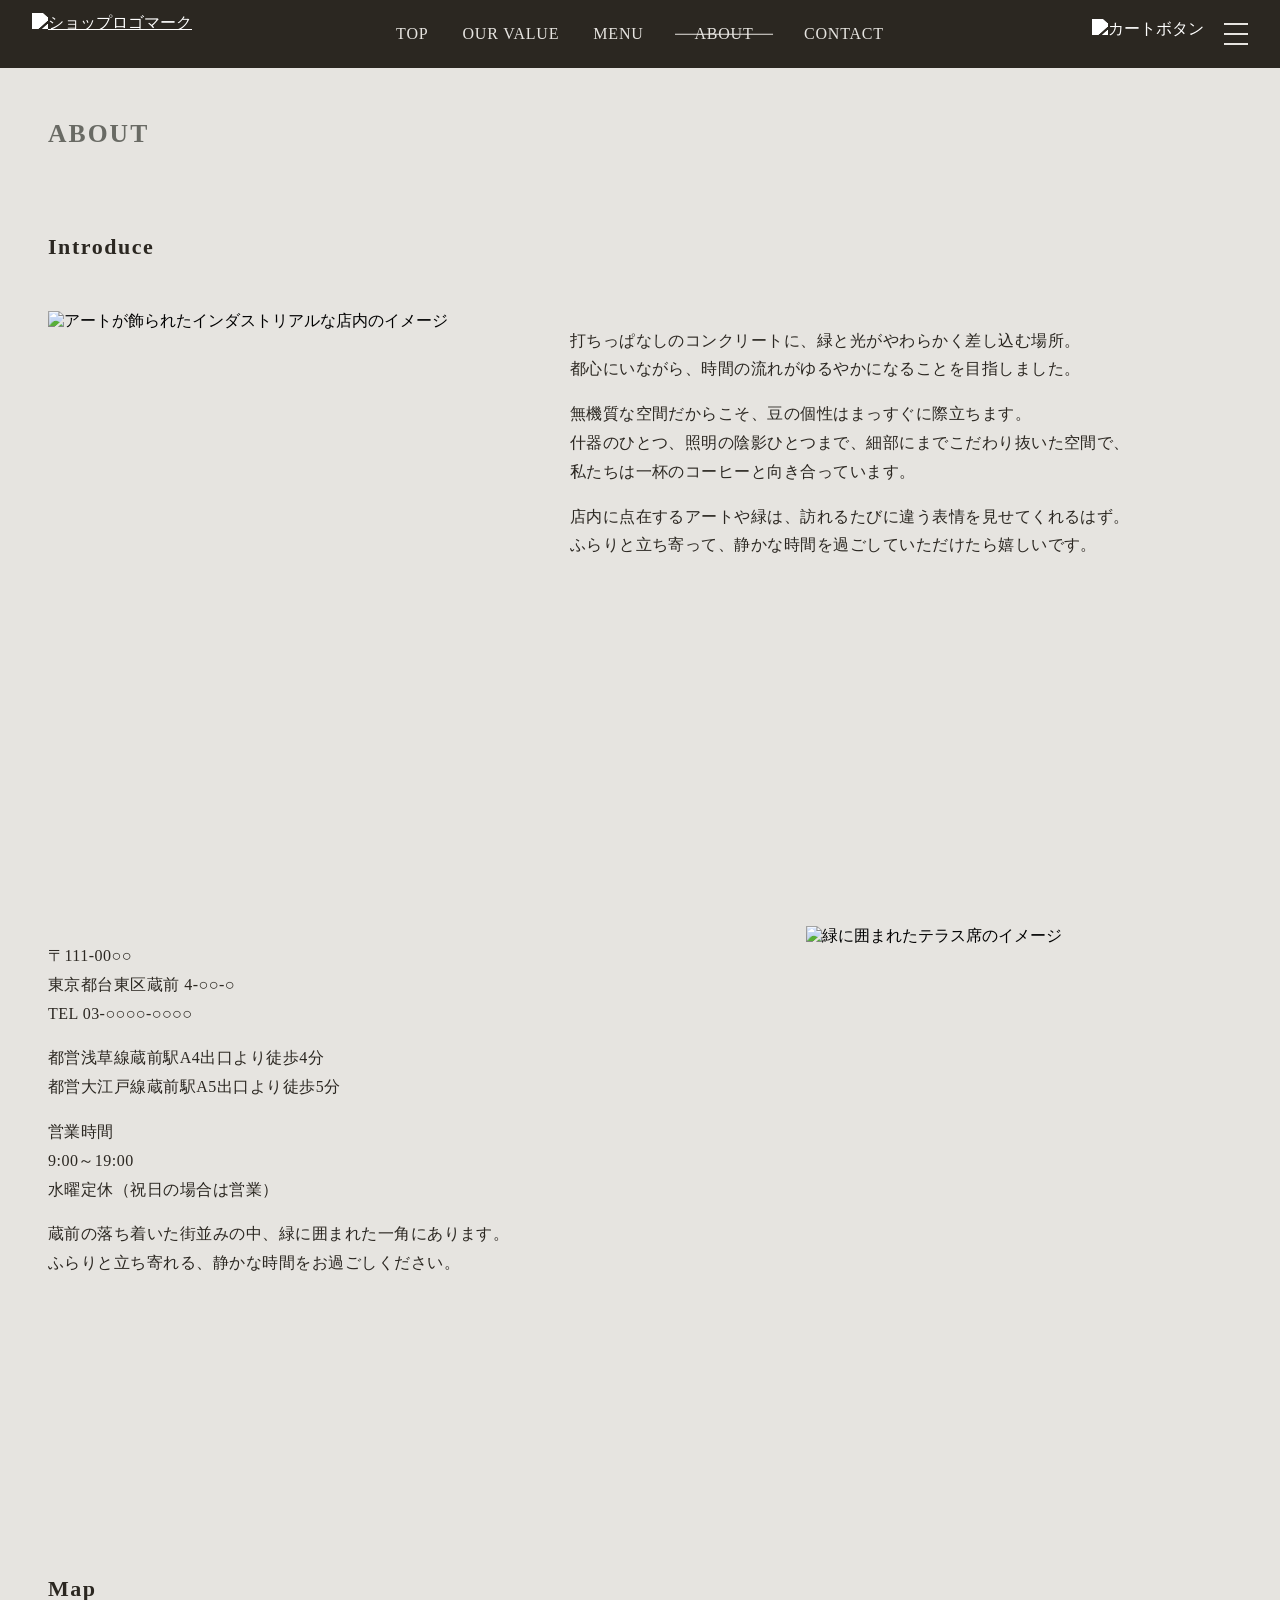
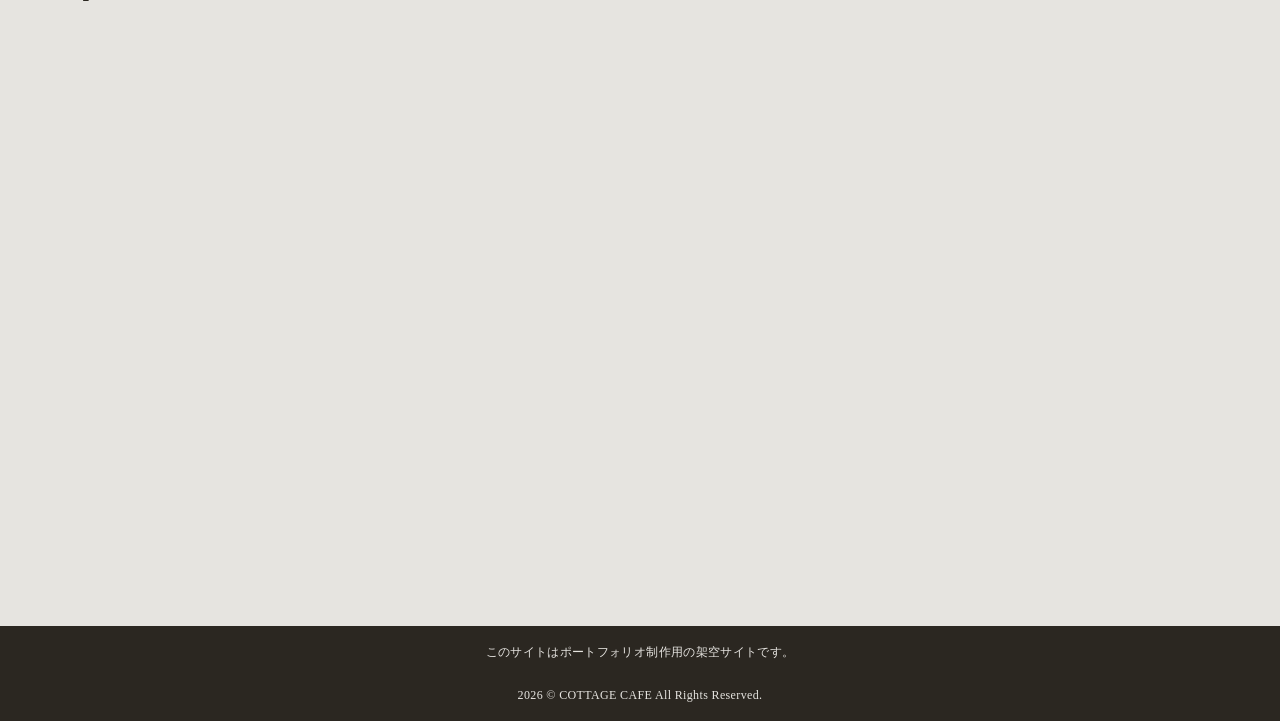
==== about.html @ 25a74d54 "Add files via upload" ====
<!DOCTYPE html><!-- 文書型宣言（DOCTYPE宣言）。HTML5用 -->
<html lang="ja"><!-- headとbodyを格納。使用言語が日本語という定義 -->
	<head><!-- メタデータ（属性情報）を格納する領域 -->
		<meta charset="utf-8"><!-- 文字エンコーディングはUTF-8 -->
		<meta name="description" content="打ちっぱなしのコンクリートに、緑と光がやわらかく差し込む場所。東京都台東区蔵前にあるLOAM ROASTERSの店舗紹介、アクセス、営業時間をご案内します。"><!-- 検索結果に表示されるページの説明文。titleの補足（140文字） -->
		<meta name="viewport" content="width=device-width, initial-scale=1.0"><!-- レスポンシブ対応用。横幅はデバイスの画面幅に合わせ、初期表示の拡大率は等倍。デバイス別のスタイルはCSSで設定 -->
		<meta name="robots" content="noindex, nofollow, noarchive, nosnippet"><!-- 検索エンジンのクローラーへの指示。ページを登録（noindex）せずリンクをたどらない（nofollow）ように、キャッシュを取得せず（noarchive）スニペットを表示しない（nosnippet）ように -->
		<meta property="og:title" content="ABOUT｜LOAM ROASTERS（ロームロースター）"><!-- SNSでシェアされた時のページのタイトル -->
		<meta property="og:description" content="セレクトも、焙煎も、抽出も。一杯にたどり着くまでのすべてに、妥協はない。LOAM ROASTERSは、生産者や環境への配慮とトッププロの技術が息づく、都心のコーヒーロースターカフェです。"><!-- SNSでシェアされた時の説明文 -->
		<meta property="og:url" content="https://sakainao-portfolio.github.io/loam/about.html"><!-- このページのURL -->
		<meta property="og:image" content="image/loam_logo_ogp.png"><!-- SNSでシェアされた時の表示したい画像のURL -->
		<meta property="og:type" content="website"><!-- このページの種類（articleは記事や下層ページ、blogはブログ、websiteはサイトのトップページ -->
		<meta property="og:site_name" content="LOAM ROASTERS（ロームロースター）"><!-- このページが所属するWebサイトの名前 -->
		<link rel="stylesheet" href="css/style.css"><!-- CSS用。typeは不要。デバイス別のスタイルも一元管理が推奨 -->

		<!-- <link rel="icon" href="image/favicon.ico" sizes="32x32">ファビコンのico用。shortcut省略が標準。sizes="any"だとブラウザごとに対応 -->
		<link rel="icon" href="image/favicon.png" type="image/png"><!-- ファビコンのpng用。type="image/png"付けるの推奨。高画質用にsizes=""を複数用意するのも可 -->
		<!-- <link rel="icon" href="image/icon.svg" type="image/svg+xml">ファビコンのsvg用。SVGファイルの使用にはtype="image/svg+xml"が必要 -->
		<link rel="apple-touch-icon" href="image/apple-touch-icon.png"><!-- ファビコンのスマホ・タブレット用。 -->

		<title>ABOUT｜LOAM ROASTERS（ロームロースター）</title><!-- 検索エンジンに把握してもらいたいページの内容や目的を簡潔（30文字）かつ魅力的に説明 -->
	</head>
	
	<body><!-- 文書本体要素 -->
	
		<!-- ヘッダー -->
		<header id="header-top">
		
			<!-- ヘッダーロゴ -->
			<div class="header-logo">
				<a href="index.html"><img src="image/loam_logo_header.png" alt="ショップロゴマーク" class="logo-image"></a>
			</div>
			<!-- ヘッダーロゴここまで -->
			
			<!-- カートアイコン -->
			<div class="header-cart">
				<span class="online-store-btn"><img src="image/loam_icon_shopping.png" alt="カートボタン" class="cart-image"></span>
			</div>
			<!-- カートアイコンここまで -->
			
			<!-- ハンバーガーメニュー -->
			<aside class="hamburger-menu">
				<input type="checkbox" id="menu-btn-check">
				<label for="menu-btn-check" class="menu-btn"><span></span></label>
				<!-- メニュー展開時に全体を覆う暗幕 -->
				<div class="black-overlay"></div>
				<!-- メニュー展開時に全体を覆う暗幕ここまで -->	
				<!-- メニューの内容 -->
				<div class="menu-content">
					<ul>
						<li><a href="index.html">TOP</a></li>
						<li><a href="value.html">OUR VALUE</a></li>
						<li><a href="menu.html">MENU</a></li>
						<li><a href="about.html">ABOUT</a></li>
						<li><a href="contact.html">CONTACT</a></li>
						<li><a data-href="loam-onlinestore.html" class="online-store-btn">ONLINE STORE</a></li>
					</ul>
				</div>
				<!-- メニューの内容ここまで -->
			</aside>
			<!-- ハンバーガーメニューここまで -->
		
		</header>
		<!-- ヘッダーここまで -->
		
		
		
		<!-- コンテナ -->
		<div class="container">
		
			<!-- グローバルナビゲーションメニュー -->
			<nav class="global-nav">
				<ul class="nav-list">
					<li class="nav-item"><a href="index.html">TOP</a></li>
					<li class="nav-item"><a href="value.html">OUR VALUE</a></li>
					<li class="nav-item"><a href="menu.html">MENU</a></li>
					<li class="nav-item active"><a href="about.html">　ABOUT　</a></li>
					<li class="nav-item"><a href="contact.html">CONTACT</a></li>
				</ul>
			</nav>
			<!-- グローバルナビゲーションメニューここまで -->
			
			<!-- マルチカラム -->
			<div class="wrapper">
				<h1>ABOUT</h1>
				
				<!-- メインエリア -->
				<article class="article-about">
					<h2>Introduce</h2>
					<div class="about-container">
						<div class="about-image row-display">
							<img src="image/about-interior.jpeg" alt="アートが飾られたインダストリアルな店内のイメージ" class="about-coffee">
						</div>
						<section class="about-area">
							<p>打ちっぱなしのコンクリートに、緑と光がやわらかく差し込む場所。<span class="pc-span">都心にいながら、時間の流れがゆるやかになることを目指しました。</span></p>
							<p>無機質な空間だからこそ、豆の個性はまっすぐに際立ちます。<span class="pc-span">什器のひとつ、照明の陰影ひとつまで、</span><span class="pc-span">細部にまでこだわり抜いた空間で、</span><span class="pc-span">私たちは一杯のコーヒーと向き合っています。</span></p>
							<p>店内に点在するアートや緑は、<span class="pc-span">訪れるたびに違う表情を見せてくれるはず。</span><span class="pc-span">ふらりと立ち寄って、静かな時間を過ごしていただけたら嬉しいです。</span></p>
						</section>
						<div class="about-image column-display">
							<img src="image/about-interior.jpeg" alt="アートが飾られたインダストリアルな店内のイメージ" class="about-coffee">
						</div>
					</div>
					<div class="about-container">
						<section class="about-area">
							<p>〒111-00○○<br>
							東京都台東区蔵前 4-○○-○<br>
							TEL 03-○○○○-○○○○</p>
							<p>都営浅草線蔵前駅A4出口より徒歩4分<br>
							都営大江戸線蔵前駅A5出口より徒歩5分</p>
							<p>営業時間<br>
							9:00～19:00<br>
							水曜定休（祝日の場合は営業）</p>
							<p>蔵前の落ち着いた街並みの中、緑に囲まれた一角にあります。<span class="pc-span">ふらりと立ち寄れる、静かな時間をお過ごしください。</span></p>
						</section>
						<div class="about-image">
							<img src="image/about-exterior.jpeg" alt="緑に囲まれたテラス席のイメージ" class="about-terrace">
						</div>
					</div>
					<section class="map-area">
						<h2>Map</h2>
						<iframe src="https://www.google.com/maps/embed?pb=!1m18!1m12!1m3!1d3239.9039922395605!2d139.7867848750618!3d35.70398012872515!2m3!1f0!2f0!3f0!3m2!1i1024!2i768!4f13.1!3m3!1m2!1s0x60188eb75cdfab55%3A0xacd77d7b9821b310!2z44CSMTExLTAwNTEg5p2x5Lqs6YO95Y-w5p2x5Yy66JS15YmN77yU5LiB55uu!5e0!3m2!1sja!2sjp!4v1787741154495!5m2!1sja!2sjp" allowfullscreen="" loading="lazy" referrerpolicy="strict-origin-when-cross-origin"></iframe>
					</section>
				</article>
				<!-- メインエリアここまで -->
				
				<!-- ページトップ -->
				<a class="pagetop" href="#header-top">
					<div class="pagetop-arrow"></div>
				</a>
				<!-- ページトップここまで -->
			
			</div>
			<!-- マルチカラムここまで -->
		
		</div>
		<!-- コンテナここまで -->
		
		<!-- フッター -->
		<footer>
			<p class="site-notice">このサイトはポートフォリオ制作用の架空サイトです。</p>
			<p class="copyright">2026 &copy; COTTAGE CAFE All Rights Reserved.</p>
		</footer>
		<!-- フッターここまで -->
	
	</body>
</html>
---- css/style.css ----
@charset "utf-8";/* 文字エンコーディングはUTF-8 */

html {
	scroll-behavior: smooth;/* 自動的なスクロールを瞬時（auto）ではなく円滑に */
	font-size: 100%;/* 標準文字サイズ100%=16px。1remの基準サイズ */
}

/* 配色メモ
#E6E4E0 白いグレー、ベースカラー rgba(230, 228, 224, 0.5)
#2B2721 黒いブラウン、テキストカラー rgba(43, 39, 33, 0.5)
#446E72 グリーン、アクセントカラー rgba(68, 110, 114, 0.5)

00 白のグラデーション
#FFFFFF 白 rgba(255, 255, 255, 0.5)
#BEBAB3 薄いグレー、ベースより濃い rgba(190, 186, 179, 0.5)
#9A9488 黒っぽいグレー rgba(154, 148, 136, 0.5)

01 マテリアルカラー
#8B8B76 暗いベージュ、薄いカーキ rgba(139, 139, 118, 0.5)
#696A64 暗いグレー、黒いカーキ rgba(105, 106, 100, 0.5)

02 アクセントカラーより控えめ
#80AAA7 薄いくすみグリーン rgba(128, 170, 167, 0.5) */

/* サイズメモ
自分のPCの画面サイズ1920px×1200px
標準文字サイズ100%=16px=1rem */

/* 黄金比のメモ */
/* 黄金比は1：1.618
①要素同士の余白、ボタンやカードの内側の余白など
→左右padding：上下padding＝1：1.618
②画像縦横比
→縦：横＝1：1.618 */

/* クラス名の概念
wrapper→全体を包む風呂敷
article→独立したコンテンツ（単体でも意味の通じる記事など）
section→論理的なセクション（章、節、項などテーマの区切り）
コンテナdiv→スタイリング用の箱（汎用的なブロック調整用）
エリア→大まかな領域（header、nav、main、footer、asideなど）
アイテム→具体的なコンテンツ（p、img、buttonなど最小単位） */

/* 全体の設定 */
body {
	background-color: #E6E4E0; /* ベースカラー */
	margin: 0;
	font-family: '游明朝', serif;
}
h1, h2, h3, h4, p {
	color: #2B2721; /* テキストカラー */
}
h1, h2, h3, h4, ul, ol {
	margin: 0; /*  */
	padding: 0;
}

/* フォントサイズの設定 */
/* 基本スタイル（スマホ）本文16pxに対して見出し1.5倍のジャンプ率 */
h1 {
	font-size: clamp(1.5rem, 6.67vw, 1.625rem);/* 最小1.5×16px＝24px～推奨値ビューポート幅の6.67%～最大1.625×16px＝26pxの範囲で変化、6.67vw＝25px÷375px×100 */
	letter-spacing: 0.03em;
	line-height: 1.4;
}
h2 {
	font-size: clamp(1.25rem, 5.6vw, 1.375rem);/* 最小1.25×16px＝20px～推奨値ビューポート幅の5.6%～最大1.375×16px＝22pxの範囲で変化、5.6vw＝21px÷375px×100 */
	letter-spacing: 0.03em;
	line-height: 1.4;
}
h3 {
	font-size: clamp(1rem, 4.8vw, 1.125rem);/* 最小1×16px＝16px～推奨値ビューポート幅の4.8%～最大1.125×16px＝18pxの範囲で変化、4.8vw＝18px÷375px×100 */
	letter-spacing: 0.03em;
	line-height: 1.4;
}
h4 {
	letter-spacing: 0.03em;
	line-height: 1.4;
}
p {
	font-size: clamp(0.875rem, 4.267vw, 1rem);/* 最小0.875×16px＝14px～推奨値ビューポート幅の4.267%～最大1×16px＝16pxの範囲で変化、4.267vw＝16px÷375px×100 */
	letter-spacing: 0.03em;
	line-height: 1.8;
}
/* タブレット（768px以上）本文16pxに対して見出し1.75倍のジャンプ率 */
@media screen and (min-width: 768px) {
	h1 {
		font-size: clamp(1.75rem, 3.906vw, 2rem);/* 最小1.75×16px＝28px～推奨値ビューポート幅の3.906%～最大2×16px＝32pxの範囲で変化、3.906vw＝30px÷768px×100 */
		letter-spacing: 0.05em;
	}
	h2 {
		font-size: clamp(1.5rem, 3.255vw, 1.625rem);/* 最小1.5×16px＝24px～推奨値ビューポート幅の3.255%～最大1.625×16px＝26pxの範囲で変化、3.255vw＝25px÷768px×100 */
		letter-spacing: 0.05em;
	}
	h3 {
		font-size: clamp(1.125rem, 2.474vw, 1.25rem);/* 最小1.125×16px＝18px～推奨値ビューポート幅の2.474%～最大1.25×16px＝20pxの範囲で変化、2.474vw＝19px÷768px×100 */
		letter-spacing: 0.05em;
	}
	h4 {
		letter-spacing: 0.05em;
	}
}
/* PC（1025px以上）本文16pxに対して見出し2倍のジャンプ率 */
@media screen and (min-width: 1025px) {
	h1 {
		font-size: clamp(1.375rem, 2.146vw, 1.6rem);/* 最小1.375×16px＝22px～推奨値ビューポート幅の2.146%～最大1.6×16px＝25.6pxの範囲で変化、2.146vw＝22px÷1025px×100 */
		letter-spacing: 0.08em;
	}
	h2 {
		font-size: clamp(1.25rem, 1.951vw, 1.375rem);/* 最小1.25×16px＝20px～推奨値ビューポート幅の1.951%～最大1.375×16px＝22pxの範囲で変化、1.951vw＝20px÷1025px×100 */
		letter-spacing: 0.07em;
	}
	h3 {
		font-size: clamp(1.125rem, 1.756vw, 1.25rem);/* 最小1.125×16px＝18px～推奨値ビューポート幅の1.756%～最大1.25×16px＝20pxの範囲で変化、1.756vw＝18px÷1025px×100 */
		letter-spacing: 0.06em;
	}
}

/* 改行の設定 */
span {
	display: inline-block;/* レスポンシブ対応用。spanで囲った部分が画面幅いっぱいになったら自動で改行 */
}

.pc-span {
	display: inline;/* デフォルト値。PC幅でinline-block、spanで囲った部分が画面幅いっぱいになったら自動で改行 */
}
/* タブレット（768px以上） */
@media screen and (min-width: 768px) {
/* PC（1025px以上）
@media screen and (min-width: 1025px) { */
	.pc-span {
		display: inline-block;/* レスポンシブ対応用。SP幅はinline。spanで囲った部分が画面幅いっぱいになったら自動で改行 */
	}
}

/* リンク */
/* a {
	text-decoration: none;
} */

/* ヘッダー */
header {
	margin: 0;
	padding: 0;
	position: relative;
	width: 100%;
	background-color: #2B2721; /* テキストカラー */
}

/* ヒーロービジュアル */
.hero-visual {
	position: relative;
	margin: 0;
	width: 100%;
	height: 70vh;
	overflow: hidden;
}
/* 半透明のオーバーレイ */
.hero-visual::after {
	content: '';
	position: absolute;
	top: 0;
	left: 0;
	z-index: 3;
	width: 100%;
	height: 100%;
	background-color: rgba(139, 139, 118, 0.25);/* rgb#8B8B76暗いベージュ、薄いカーキ、a不透明度25% */
}
.hv-image {
	position: absolute;
	margin: 0;
	width: 100%;
	height: 100%;
	object-fit: cover;
	object-position: center;
}

/* ヒーローロゴ */
.header-logo-big {/* ヒーロービジュアルの大きいロゴ */
	margin: 0;
	padding: 0;
	position: absolute;/* sticky;fixed */
	top: 50%;
	left: 50%;
	transform: translate(-50%, -50%);
	z-index: 4;
	filter: drop-shadow(0px 0px 4px #2B2721); /* テキストカラー、形状に沿った影 */
}
.logo-image-big {
	width: 60vw;
	object-fit: contain;
	/* mix-blend-mode: difference; */
	filter: brightness(0) invert(1);/* 明るさ0反転100% */
	/* isolation: isolate; */
}
/* タブレット（768px以上） */
@media screen and (min-width: 768px) {
	.logo-image-big {
		width: 40vw;
	}
}
/* PC（1025px以上） */
@media screen and (min-width: 1025px) {
	.logo-image-big {
		width: 20vw;
	}
}

.header-logo {/* TOP以外の共通ヘッダーロゴ */
	margin: 0;
	padding: 0;
	position: fixed;/* sticky */
	top: clamp(0.719rem, 1.268vw, 0.813rem);/* 11.5～13px、1.268vw＝13px÷1025px×100 */
	left: clamp(1.25rem, 4vw, 2rem);/* 20～32px、4vw＝30.72px÷768px×100 */
	z-index: 9997;
}
.logo-image {
	/* width: 60px;
	height: 53px; */
	height: clamp(2.313rem, 4.098vw, 2.625rem);/* 37～42px、4.098vw＝42px÷1025px×100 */
	object-fit: contain;
	/* mix-blend-mode: difference; */
	filter: brightness(0) invert(1);/* 明るさ0反転100% */
	/* isolation: isolate; */
}

/* カートアイコン */
.header-cart {
	margin: 0;
	padding: 0;
	position: fixed;
	/* top: 14px;
	right: 65px; */
	top: clamp(0.923rem, 1.834vw, 1.175rem);/* 14.799～18.799px、1.834vw＝18.799px÷1025px×100 */
	right: clamp(3.738rem, 9.47vw, 4.738rem);/* 24px+1.008px+20～32px+14.799～18.799px、9.47vw＝72.728px÷768px×100 */
	z-index: 9996;
}
.cart-image {
	/* width: 60px; */
	height: 1.9rem;/* 30.402px */
	/* グロナビバーの高さ60～68pxに対してアイコンの高さは30.402px、ということは上下の余白は14.799～18.799pxずつ、左右はスマホ～PCまでの左右の最低限の余白 */
	object-fit: contain;
	/* mix-blend-mode: exclusion;
	opacity: 90%; */
	filter: brightness(0) invert(1);/* 明るさ0反転100% */
	/* isolation: isolate; */
}

/* カートアイコン・オンラインストアリンク */
.online-store-btn {
	position: relative;
	cursor: pointer;
}
.online-store-btn::after {
	content: "リンク先未実装のデザインカンプです";
	position: absolute;
	bottom: -1.5em;
	right: 0;
	font-size: 0.7em;
	color: #2B2721; /* テキストカラー */
	background-color: #E6E4E0; /* ベースカラー */
	opacity: 0;
	transition: opacity 0.2s;
	pointer-events: none;
	white-space: nowrap;
}
.online-store-btn:hover::after {
	opacity: 1;
}

/* ハンバーガーメニュー */
/* .hamburger-menu {
} */
.menu-btn {
	position: fixed;
	/* top: 4px;
	right: 15px; */
	top: clamp(1.094rem, 2.098vw, 1.344rem);/* 17.5～21.5px、2.098vw＝21.5px÷1025px×100 */
	right: clamp(1.25rem, 4vw, 2rem);/* 20～32px、4vw＝30.72px÷768px×100 */
	display: flex;
	width: 1.563rem;/* 24px+1.008px */
	height: 1.563rem;/* 24px+1.008px */
	/* グロナビバーの高さ60～68pxに対してアイコンの高さは25px、ということは上下の余白は17.5～21.5pxずつ、左右はスマホ～PCまでの左右の最低限の余白 */
	justify-content: center;
	align-items: center;
	z-index: 9999;
	/* background-color: #3584bb; */
	/* mix-blend-mode: difference; */
	/* filter: brightness(0) invert(1);明るさ0反転100% */
}
.menu-btn:hover {/* マウスオーバーでカーソル変わる */
	cursor: pointer;
}
.menu-btn span,
.menu-btn span:before,
.menu-btn span:after {/* ハンバーガーメニューの三本線 */
	content: '';
	display: block;
	height: 0.0835rem;/* 1.336px */
	width: 1.5rem;/* 24px */
	/* border-radius: 3px; */ /* 線の角丸 */
	background-color: #E6E4E0; /* ベースカラー */
	position: absolute;
	transition: all 0.8s;
}
.menu-btn span:before {
	bottom: 0.625rem; /* 10px、一番上の線 */
}
.menu-btn span:after {
	top: 0.625rem; /* 10px、一番下の線 */
}

#menu-btn-check:checked ~ .menu-btn span {
	background-color: rgba(255, 255, 255, 0); /*メニューオープン時は真ん中の線を透明にする*/
}
#menu-btn-check:checked ~ .menu-btn span::before { /* 一番上の線 */
	bottom: 0;
	width: 2.038rem;/* 32.6px、バウンディングボックスが1.5rem=24px */
	transform: translateX(-0.269rem) rotate(45deg);
}
#menu-btn-check:checked ~ .menu-btn span::after { /* 一番下の線 */
	top: 0;
	width: 2.038rem;/* 32.6px、バウンディングボックスが1.5rem=24px */
	transform: translateX(-0.269rem) rotate(-45deg);
}

#menu-btn-check {
	display: none;/* チェックボックスは非表示 */
}

/* 展開時にコンテンツに重ねる黒半透明 */
.black-overlay {
	position: fixed;/* 画面内で固定、absoluteだとrelativeの箱内で固定 */
	inset: 0;/* top、left、right、bottomを一括で0、ゆえにwidthやheightの指定がなければ全画面を満たす */
	height: 100%;/* insetがあるのでwidth: 100%;なくても全画面を満たす */
	z-index: 9998;/* ヘッダー→黒半透明9996→ロゴ9998→ドロワーメニュー9997～9の順になるように */
	background-color: rgba(43, 39, 33, 0.9);/* rgb#2B2721テキストカラー、a不透明度60% */
	backdrop-filter: blur(6px);
	filter: brightness(0.8);/* 明るさ1より少し暗く */
	opacity: 0;
	pointer-events: none;/* マウスホバーやクリックを完全に無視させる */
	transition: opacity 1s ease;/* アニメーション設定、親要素に設定、1秒かかる */
}
/* 展開時にコンテンツに重ねる黒半透明（クリック後） */
#menu-btn-check:checked ~ .black-overlay {
	display: block;
	opacity: 1;
	pointer-events: auto;/* マウスイベントを有効に戻す */
}

/* ハンバーガーメニューの内容 */
.menu-content {
	width: 100%;
	height: 100%;
	position: fixed;
	top: 0;
	left: 100%; /*leftの値を変更してメニューを画面外へ*/
	z-index: 9998;
	background-color: #446E72; /* アクセントカラー */
	transition: all 1s; /*アニメーション設定*/
}
.menu-content ul {
	/* margin: 0; */
	padding: 70px clamp(1.25rem, 4vw, 2rem) 0;/* 20～32px、4vw＝30.72px÷768px×100、スマホ～PCまでの左右の最低限の余白 */
	width: 90%;
}
.menu-content ul li {
	/* border-bottom: solid 1px #FFFFFF; */ /* 白 */
	list-style: none;
}
.menu-content ul li a {
	display: block;
	padding: 9px 15px 10px 0;
	box-sizing: border-box;
	position: relative;
	width: 100%;
	text-decoration: none;
	font-size: clamp(2rem, 10.6vw, 2.5rem);/* 最小2×16px＝32px～推奨値ビューポート幅の10.6%～最大2.5×16px＝40pxの範囲で変化、10.6vw＝39.75px÷375px×100 */
	letter-spacing: 0.03em;
	line-height: 1.4;
	color:#E6E4E0; /* ベースカラー */
	transition: color 0.3s;
}

/* .menu-content ul li a:link {}
.menu-content ul li a:visited {} */
.menu-content ul li a:hover {
	color: #9A9488; /* 黒っぽいグレー */
}
.menu-content ul li a:active {
	color: #696A64; /* 暗いグレー黒いカーキ */
}

#menu-btn-check:checked ~ .menu-content {
	left: 0; /*メニューをクリックしたら画面内へ*/
}

/* タブレット（768px以上） */
@media screen and (min-width: 768px) {
	.menu-content {
		width: 90%;
	}
	.menu-content ul {
		padding: 70px clamp(1.25rem, 4vw, 2rem) 0;/* 20～32px、4vw＝30.72px÷768px×100、スマホ～PCまでの左右の最低限の余白 */
		width: 70%;
	}
	.menu-content ul li a {
		padding: 1.63rem 0;
		font-size: clamp(2.25rem, 5.5vw, 2.75rem);/* 最小2.25×16px＝36px～推奨値ビューポート幅の5.5%～最大2.75×16px＝44pxの範囲で変化、5.5vw＝42.24px÷768px×100 */
		letter-spacing: 0.05em;
	}
	#menu-btn-check:checked ~ .menu-content {
		left: 20%; /*メニューをクリックしたら画面内へ*/
	}
}
/* PC（1025px以上） */
@media screen and (min-width: 1025px) {
	.menu-content {
		width: 80%;
	}
	.menu-content ul {
		padding: 70px clamp(1.25rem, 4vw, 2rem) 0;/* 20～32px、4vw＝30.72px÷768px×100、スマホ～PCまでの左右の最低限の余白 */
		width: 60%;
	}
	.menu-content ul li a {
		width: 50%;
		padding: 9px 15px 10px 0;
		font-size: clamp(1.25rem, 1.951vw, 1.375rem);/* 最小1.25×16px＝20px～推奨値ビューポート幅の1.951%～最大1.375×16px＝22pxの範囲で変化、1.951vw＝20px÷1025px×100 */
		letter-spacing: 0.07em;
	}
	#menu-btn-check:checked ~ .menu-content {
		left: 60%; /*メニューをクリックしたら画面内へ*/
	}
}


/* コンテナ */
.container {
	margin: 0;
	width: 100%;
}

.header-logo-top {/* TOPページのヘッダーロゴ */
	margin: 0;
	padding: 0;
	position: sticky;/* fixed  relative absolute */
	top: 0;
	left: 0;
	z-index: 9997;
	width: 100%;
	/* アニメーション用の高さ */
	height: 0px;/* ヘッダーとグロナビの間に高さを出さないように */
}
.logo-image-top {
	margin: 0;
	padding: clamp(0.719rem, 1.268vw, 0.813rem) 0 0 clamp(1.25rem, 4vw, 2rem);/* topは11.5～13px、1.268vw＝13px÷1025px×100 *//* leftは20～32px、4vw＝30.72px÷768px×100 */
	width: fit-content;
	height: clamp(2.313rem, 4.098vw, 2.625rem);/* 37～42px、4.098vw＝42px÷1025px×100 */
	/* グロナビバーの高さ60～68pxに合わせてロゴの高さは37～42px、ということは上下の余白は11.5～13pxずつ、左右はスマホ～PCまでの左右の最低限の余白 */
	/* object-fit: contain;
	mix-blend-mode: difference;
	isolation: isolate; */
	opacity: 0;
	transform: translateY(40px);/* translateX(1.315rem) translateX(0) translateY(40px) */
	animation-name: fadeIn;

	/* スクロール連動アニメーション */
	animation: fadeIn linear forwards;
	animation-timeline: view(70vh);/* block 40% 30% *//* scroll() */
	animation-range: entry 0% exit 100%;/* cover *//* 100px entry 90% contain 10% *//* exit */
}
/* TOPロゴのフェードインアニメーション */
@keyframes fadeIn {/* grow-progress */
	0%, 8% {/* from */
		pointer-events: none;
		opacity: 0;
		filter: blur(4px);
		transform: translateY(40px);
	}
	12% {
		pointer-events: none;
		opacity: 1;
		filter: blur(0);
		transform: translateY(0);
	}
	12.01%, 100% {/* to */
		pointer-events: auto;
		opacity: 1;
		filter: blur(0);
		transform: translateY(0);
	}
}
/* サポートされていない場合のフォールバック */
@supports not (animation-timeline: view()) {
	.logo-image {
		opacity: 1;
		transform: none;
	}
}

/* グローバルナビゲーションメニュー */
.global-nav {
	margin: 0;
	padding: 0;
	position: sticky;
	top: 0;
	left: 0;
	z-index: 9993;
	width: 100%;
	height: clamp(3.75rem, 6.634vw, 4.25rem);/* 60～68px、6.634vw＝68px÷1025px×100 */
	background-color: #2B2721; /* テキストカラー */
}
.nav-list {
	display: none;/* PC画面幅1025px以上でblock */
	margin: 0;
	padding: 0;
	text-align: center;
}
.nav-item {
	display: inline-block;
	margin: 0;
	padding: clamp(1.438rem, 2.537vw, 1.625rem) 0.938rem clamp(1.438rem, 2.537vw, 1.625rem) 0.938rem;/* 0.625rem23px～26px、2.537vw＝26px÷1025px×100 */
	text-align: left;
	font-size: clamp(0.875rem, 4.267vw, 1rem);/* 最小0.875×16px＝14px～推奨値ビューポート幅の4.267%～最大1×16px＝16pxの範囲で変化、4.267vw＝16px÷375px×100 */
	line-height: 1;
	height: clamp(0.875rem, 4.267vw, 1rem);/* 最小0.875×16px＝14px～推奨値ビューポート幅の4.267%～最大1×16px＝16pxの範囲で変化、4.267vw＝16px÷375px×100; */
}
.active {
	position: relative;
	/* text-decoration: line-through 0.5px;
	color: #E6E4E0;ベースカラー */
}
.active::after {/* アクティブ時の取り消し線 */
	content: "";
	position: absolute;
	top: 50%;
	left: 50%;
	z-index: 9994;
	width: 80%;
	height: 0.5px;
	background-color: #E6E4E0;/* ベースカラー */
	transform: translate(-50%, -50%);
	pointer-events: none;
}
nav a {
	text-decoration: none;
	font-size: clamp(0.875rem, 4.267vw, 1rem);/* 最小0.875×16px＝14px～推奨値ビューポート幅の4.267%～最大1×16px＝16pxの範囲で変化、4.267vw＝16px÷375px×100 */
	line-height: 1;
	color: #E6E4E0; /* ベースカラー */
	transition: color 0.3s;/* アニメーション設定、親要素に設定、0.3秒かかる */
}
/* nav a:link {}
nav a:visited {} */
nav a:hover {
	color: #9A9488; /* 黒っぽいグレー */
}
nav a:active {
	color: #696A64; /* 暗いグレー黒いカーキ */
}

/* タブレット（768px以上） */
@media screen and (min-width: 768px) {
	nav a {
		/* font-size: clamp(1.125rem, 2.344vw, 1.25rem);最小1.125×16px＝18px～推奨値ビューポート幅の2.344%～最大1.25×16px＝20pxの範囲で変化、2.344vw＝18px÷768px×100 */
		letter-spacing: 0.05em;
		/* line-height: 1.4; */
	}
}
/* PC（1025px以上） */
@media screen and (min-width: 1025px) {
	.nav-list {
		display: block;/* スマホ・タブレット画面幅1025px未満はnone */
	}
	.nav-item {
		font-size: clamp(0.875rem, 1.561vw, 1rem);/* 最小0.875×16px＝14px～推奨値ビューポート幅の1.561%～最大1×16px＝16pxの範囲で変化、1.561vw＝16px÷1025px×100 */
		height: clamp(0.875rem, 1.561vw, 1rem);/* 最小0.875×16px＝14px～推奨値ビューポート幅の1.561%～最大1×16px＝16pxの範囲で変化、1.561vw＝16px÷1025px×100 */
	}
	nav a {
		/* font-size: clamp(1rem, 1.561vw, 1.125rem);最小1×16px＝16px～推奨値ビューポート幅の1.756%～最大1.125×16px＝18pxの範囲で変化、1.561vw＝16px÷1025px×100 */
		font-size: clamp(0.875rem, 1.561vw, 1rem);/* 最小0.875×16px＝14px～推奨値ビューポート幅の1.561%～最大1×16px＝16pxの範囲で変化、1.561vw＝16px÷1025px×100 */
	}
}

/* マルチカラム */
.wrapper {
	max-width: 74rem;/* 1184px、75rem1200px、コンテンツ幅の上限 */
	/* margin: 0 auto; */
	margin-inline: auto;/* 中央寄せ */
	padding-inline: clamp(1.25rem, 4vw, 2rem);/* 20～32px、4vw＝30.72px÷768px×100、スマホ～PCまでの左右の最低限の余白 */
}
.wrapper h1 {
	margin: clamp(2.5rem, 10.8vw, 3rem) 0 0;
	color: #696A64;/* 暗いグレー、黒いカーキ */
}

/* メインエリア */

/* TOP */
/* .article-area {
	margin: 0 10px; */
	/* display: flex;
	flex-wrap: wrap;
	justify-content: space-arund; */
	/* align-items: center; */
	/* align-content:center;
} */

.article-area h2 {
	margin: clamp(3.25rem, 14vw, 5rem) 0 clamp(2.5rem, 10.8vw, 3rem);
	/* 上：最小52px～推奨値ビューポート幅の14%～最大80pxの範囲、14vw＝52.5px÷375px×100 */
	/* 下：最小40px～推奨値ビューポート幅の10.8%～最大48pxの範囲、10.8vw＝40.5px÷375px×100 */
	font-size: clamp(1.5rem, 6.67vw, 1.625rem);/* 最小1.5×16px＝24px～推奨値ビューポート幅の6.67%～最大1.625×16px＝26pxの範囲で変化、6.67vw＝25px÷375px×100 */
	letter-spacing: 0.03em;
	line-height: 1.4;
}
.article-area h3 {
	margin: clamp(2.5rem, 10.8vw, 3rem) 0 clamp(1.25rem, 5.333vw, 1.5rem);
	/* 上：最小40px～推奨値ビューポート幅の10.8%～最大48pxの範囲、10.8vw＝40.5px÷375px×100 */
	/* 下：最小20px～推奨値ビューポート幅の5.333%～最大24pxの範囲、5.333vw＝20px÷375px×100 */
	font-size: clamp(1.25rem, 5.6vw, 1.375rem);/* 最小1.25×16px＝20px～推奨値ビューポート幅の5.6%～最大1.375×16px＝22pxの範囲で変化、5.6vw＝21px÷375px×100 */
	letter-spacing: 0.03em;
	line-height: 1.4;
}
.article-area h4 {
	margin: clamp(1.25rem, 5.333vw, 1.5rem) 0;
	/* 上下：最小20px～推奨値ビューポート幅の5.333%～最大24pxの範囲、5.333vw＝20px÷375px×100 */
	font-size: clamp(1rem, 4.8vw, 1.125rem);/* 最小1×16px＝16px～推奨値ビューポート幅の4.8%～最大1.125×16px＝18pxの範囲で変化、4.8vw＝18px÷375px×100 */
	letter-spacing: 0.03em;
	line-height: 1.4;
}
/* タブレット（768px以上）本文16pxに対して見出し1.75倍のジャンプ率 */
@media screen and (min-width: 768px) {
	.article-area h2 {
		font-size: clamp(1.75rem, 3.906vw, 2rem);/* 最小1.75×16px＝28px～推奨値ビューポート幅の3.906%～最大2×16px＝32pxの範囲で変化、3.906vw＝30px÷768px×100 */
		letter-spacing: 0.05em;
	}
	.article-area h3 {
		font-size: clamp(1.5rem, 3.255vw, 1.625rem);/* 最小1.5×16px＝24px～推奨値ビューポート幅の3.255%～最大1.625×16px＝26pxの範囲で変化、3.255vw＝25px÷768px×100 */
		letter-spacing: 0.05em;
	}
	.article-area h4 {
		font-size: clamp(1.125rem, 2.474vw, 1.25rem);/* 最小1.125×16px＝18px～推奨値ビューポート幅の2.474%～最大1.25×16px＝20pxの範囲で変化、2.474vw＝19px÷768px×100 */
		letter-spacing: 0.05em;
	}
}
/* PC（1025px以上）本文16pxに対して見出し2倍のジャンプ率 */
@media screen and (min-width: 1025px) {
	.article-area h2 {
		font-size: clamp(1.375rem, 2.146vw, 1.6rem);/* 最小1.375×16px＝22px～推奨値ビューポート幅の2.146%～最大1.6×16px＝25.6pxの範囲で変化、2.146vw＝22px÷1025px×100 */
		letter-spacing: 0.08em;
	}
	.article-area h3 {
		font-size: clamp(1.25rem, 1.951vw, 1.375rem);/* 最小1.25×16px＝20px～推奨値ビューポート幅の1.951%～最大1.375×16px＝22pxの範囲で変化、1.951vw＝20px÷1025px×100 */
		letter-spacing: 0.07em;
	}
	.article-area h4 {
		font-size: clamp(1.125rem, 1.756vw, 1.25rem);/* 最小1.125×16px＝18px～推奨値ビューポート幅の1.756%～最大1.25×16px＝20pxの範囲で変化、1.756vw＝18px÷1025px×100 */
		letter-spacing: 0.06em;
	}
}




/* .top-value {
	margin: 50px auto auto auto;
	width: 100%;
	height: 790px;
} */
.top-value-container01 {
	display: flex;
	flex-direction: column;/* 1025px未満：縦一列に並べる */
	gap: clamp(2.5rem, 10.8vw, 3rem);
	/* 上下：最小40px～推奨値ビューポート幅の10.8%～最大48pxの範囲、10.8vw＝40.5px÷375px×100 */
	margin: 0 0 clamp(2.5rem, 10.8vw, 3rem);
	/* 下：最小40px～推奨値ビューポート幅の10.8%～最大48pxの範囲、10.8vw＝40.5px÷375px×100 */
}
.top-value-txt01 {
	/* margin: auto;
	padding: 0;
	position:absolute;
	top: 75px;
	left: 25px;
	transform: translateX(0) translateY(-50%);topから50%を真ん中になるよう
	z-index: 4; */
	width: 100%;/* 500px */
	/* background-color: rgba(250, 250, 250, 0.6);白、a不透明度60% */
	/* backdrop-filter: blur(4px); */
	/* 右→左グラデーション#E6E4E0ベースカラー0→100→90% */
	/* background:linear-gradient(to left, rgba(230, 228, 224, 0) 0%,rgba(230, 228, 224, 0.9) 100%,rgba(230, 228, 224, 0.9) 90%);
	text-shadow: 0px 0px 4px #E6E4E0;ベースカラー */
}
.top-value-img01 {
	/* margin: 0;
	position:absolute;
	top: 40px;
	right: 0px;
	transform: translateX(0) translateY(-50%);topから50%を真ん中になるよう
	z-index: 3; */
	margin-inline: auto;
	width: 80%;/* 50% */
	max-width: 400px;/*  */
	aspect-ratio: 2 / 3;
	align-self: start;/* center、兄弟の高さに引き伸ばされない、初期autoは親要素のalign-items値を継承 */
}
.top-value-image01 {
	display: block;/* img要素のデフォルトinlineだと行間の余白が含まれて1:1に誤差が出るかも */
	width: 100%;
	height: 100%;
	object-fit: cover;/* containだとアスペクト維持、はみ出さないよう縮小 */
	object-position: center;/*  */
}

.top-value-container02 {
	display: flex;
	flex-direction: column;/* 1025px未満：縦一列に並べる */
	gap: clamp(2.5rem, 10.8vw, 3rem);
	/* 上下：最小40px～推奨値ビューポート幅の10.8%～最大48pxの範囲、10.8vw＝40.5px÷375px×100 */
}
.container02-box01 {
	/* margin: 0;
	position:relative;
	width: 100%;
	height: 790px; */
	/* background-color: #BEBAB3; 薄いグレーベースより濃い */
	width: 100%;
}
/* .top-value-txt02 {
	margin: auto;
	padding: 0;
	position:absolute;
	top: 75px;
	left: 25px;
	transform: translateX(0) translateY(-50%);topから50%を真ん中になるよう
	z-index: 4;
	width: 500px; */
	/* background-color: rgba(250, 250, 250, 0.6);白、a不透明度60% */
	/* backdrop-filter: blur(4px); */
	/* 右→左グラデーション#E6E4E0ベースカラー0→100→90% */
	/* background:linear-gradient(to left, rgba(230, 228, 224, 0) 0%,rgba(230, 228, 224, 0.9) 100%,rgba(230, 228, 224, 0.9) 90%);
	text-shadow: 0px 0px 4px #E6E4E0;ベースカラー
} */
.top-value-txt02 p {
	max-width: 650px;
}
.container02-box02 {
	margin-inline: auto;
	width: 80%;
	height: 98vw;
	max-height: 580px;
	position: relative;
}
.top-value-img02 {
	margin: 0;
	position:absolute;
	top: 0;
	left: 0;
	/* transform: translateX(0) translateY(-50%);topから50%を真ん中になるよう */
	z-index: 2;
	width: 60%;
	max-width: 300px;/*  */
	aspect-ratio: 2 / 3;
	align-self: start;/* center、兄弟の高さに引き伸ばされない、初期autoは親要素のalign-items値を継承 */
}
.top-value-img03 {
	margin: 0;
	position:absolute;
	top: 120px;
	right: 0;
	/* transform: translateX(0) translateY(-50%);topから50%を真ん中になるよう */
	z-index: 1;
	width: 60%;
	max-width: 300px;/*  */
	aspect-ratio: 2 / 3;
	align-self: start;/* center、兄弟の高さに引き伸ばされない、初期autoは親要素のalign-items値を継承 */
}
.top-value-image02 {
	display: block;/* img要素のデフォルトinlineだと行間の余白が含まれて1:1に誤差が出るかも */
	width: 100%;
	height: 100%;
	object-fit: cover;/* containだとアスペクト維持、はみ出さないよう縮小 */
	object-position: center;/*  */
}
.top-value-image03 {
	display: block;/* img要素のデフォルトinlineだと行間の余白が含まれて1:1に誤差が出るかも */
	width: 100%;
	height: 100%;
	object-fit: cover;/* containだとアスペクト維持、はみ出さないよう縮小 */
	object-position: center;/*  */
}

.value-button-box {
	display: flex;
	flex-direction: column;/* 1025px未満：縦一列に並べる */
	gap: clamp(2.5rem, 10.8vw, 3rem);
	/* 上下：最小40px～推奨値ビューポート幅の10.8%～最大48pxの範囲、10.8vw＝40.5px÷375px×100 */
	margin: calc(clamp(2.5rem, 10.8vw, 3rem) + 15px) 0 0;
	/* 上：最小40px～推奨値ビューポート幅の10.8%～最大48pxの範囲、10.8vw＝40.5px÷375px×100 */
}
.top-value-button01 {
	/* margin: 0;
	padding: 0;
	position:absolute;
	bottom: 65px;
	left: 100px;
	transform: translateX(-50%) translateY(-50%);topleftからの位置を少し戻す
	z-index: 5; */
	margin-inline: auto;
	width: auto;/* 50% */
	/* max-width: 400px; */
	height: 46px;
}
.top-value-button01 a {
	text-decoration: none;
	margin: 0;
	padding: 15px 36px;
	color: #FFFFFF; /* 白 */
	/* background-color: #80AAA7; 薄いくすみグリーン */
	background-color: #9A9488; /* 黒っぽいグレー */
	box-shadow: 1px 1px 4px #9A9488; /* 黒っぽいグレー */
}
/* .top-value-button01 a:link {}
.top-value-button01 a:visited {} */
.top-value-button01 a:hover {
	padding: 13px 34px;
	color: #9A9488; /* 黒っぽいグレー */
	background-color: #FFFFFF; /* 白 */
	border: 2px solid #9A9488; /* 黒っぽいグレー */
}
/* .top-value-button01 a:active {} */

.top-value-button02 {
	/* margin: 0;
	padding: 0;
	position:absolute;
	bottom: 65px;
	left: 300px;
	transform: translateX(-50%) translateY(-50%);topleftからの位置を少し戻す
	z-index: 5; */
	margin-inline: auto;
	width: auto;/* 50% */
	/* max-width: 400px; */
	height: 46px;
}
.top-value-button02 a {
	text-decoration: none;
	margin: 0;
	padding: 15px 30px;
	color: #FFFFFF; /* 白 */
	background-color: #80AAA7; /* 薄いくすみグリーン */
	box-shadow: 1px 1px 4px #9A9488; /* 黒っぽいグレー */
}
/* .top-value-button02 a:link {}
.top-value-button02 a:visited {} */
.top-value-button02 a:hover {
	padding: 13px 28px;
	color: #80AAA7; /* 薄いくすみグリーン */
	background-color: #FFFFFF; /* 白 */
	border: 2px solid #80AAA7; /* 薄いくすみグリーン */
}
/* .top-value-button02 a:active {} */

.button-arrow {
	/* display: inline-block; */
	position: relative;
	width: 23px;/* 32px */
	height: 8px;/* 32px */
	/* background-color: #D5B363;ゴールド-1 */
	flex-shrink: 0;/* 比率の固定、テキストが長くなっても画像を絶対に潰さない */
	transition: background-color 0.3s ease;/* アニメーション設定、background-colorプロパティを0.3秒かけて変化させる、easeは変化の速度を緩やかにする */
}
.button-arrow::before {
	content: '';
	position: absolute;
	top: 0;/* 50% */
	left: 0;/* 45% */
	width: 8px;
	height: 8px;
	border-top: 2px solid #FFFFFF;/* ホワイト0 */
	border-right: 2px solid #FFFFFF;/* ホワイト0 */
	transform: translate(10px, -3px) rotate(45deg);/* translate(-50%, -50%) */
	transition: all/* transform */ 0.3s ease;/* アニメーション設定、transformプロパティを0.3秒かけて変化させる、easeは変化の速度を緩やかにする */
}
/* .top-value-button01 a:hover .button-arrow {
	background-color: rgba(213, 179, 99, 0.7);rgb#D5B363ゴールド-1、a不透明度70%
} */
.top-value-button01 a:hover .button-arrow::before {
	border-color: #9A9488; /* 黒っぽいグレー */
	transform: translate(10px, -3px) rotate(45deg) translate(2px, -2px);/* 矢印を少し右上に動かす */
}
.top-value-button02 a:hover .button-arrow::before {
	border-color: #80AAA7; /* 薄いくすみグリーン */
	transform: translate(10px, -3px) rotate(45deg) translate(2px, -2px);/* 矢印を少し右上に動かす */
}

/* タブレット（768px以上） */
@media screen and (min-width: 768px) {
	.top-value-container01 {
		flex-direction: row;/* 1025px以上：横に並べる */
		flex-wrap: wrap;/* 子要素の折り返し設定、折り返しあり */
		gap: clamp(2.5rem, 10.8vw, 3rem) 3rem;/* 行の間隔40～48px、列の間隔3rem */
		/* 上下：最小40px～推奨値ビューポート幅の10.8%～最大48pxの範囲、10.8vw＝40.5px÷375px×100 */
		margin: 0;
	}
	.top-value-txt01 {
		width: calc(60% - 1.5rem);/* -1.5という値ではなく引き算のマイナスになるようスペースを確保 */
		/* 2列の各幅（value-text60%、value-image40%）から、間の余白分（列gapの3remの半分＝1.5rem）を引いた幅 */
	}
	/* .top-value-img01 {
		width: calc(40% - 1.5rem);-1.5という値ではなく引き算のマイナスになるようスペースを確保 */
		/* 2列の各幅（value-text60%、value-image40%）から、間の余白分（列gapの3remの半分＝1.5rem）を引いた幅
	} */
	.top-value-container02 {
		flex-direction: row;/* 1025px以上：横に並べる */
		flex-wrap: wrap;/* 子要素の折り返し設定、折り返しあり */
		gap: clamp(2.5rem, 10.8vw, 3rem) 3rem;/* 行の間隔40～48px、列の間隔3rem */
		/* 上下：最小40px～推奨値ビューポート幅の10.8%～最大48pxの範囲、10.8vw＝40.5px÷375px×100 */
	}
	.container02-box01 {
		width: calc(60% - 1.5rem);/* -1.5という値ではなく引き算のマイナスになるようスペースを確保 */
		/* 2列の各幅（value-text60%、value-image40%）から、間の余白分（列gapの3remの半分＝1.5rem）を引いた幅 */
	}
	.container02-box02 {
		width: calc(40% - 1.5rem);/* -1.5という値ではなく引き算のマイナスになるようスペースを確保 */
		/* 2列の各幅（value-text60%、value-image40%）から、間の余白分（列gapの3remの半分＝1.5rem）を引いた幅 */
		height: 65vw;
		/* max-height: 580px; */
	}
	.top-value-img01 {
		margin: 0;
		position:absolute;
		top: -120px;
		left: 50%;
		transform: translateX(-50%) translateY(0);/* topから50%を真ん中になるよう */
		z-index: 3;
		/* margin-inline: auto; */
		width: 65%;/* 50% */
		max-width: 220px;/*  */
	}
	.top-value-img02 {
		top: 160px;
		left: 0;
		/* transform: translateX(0) translateY(-50%);topから50%を真ん中になるよう */
		width: 55%;
		max-width: 200px;/*  */
	}
	.top-value-img03 {
		top: 280px;
		right: 0;
		/* transform: translateX(0) translateY(-50%);topから50%を真ん中になるよう */
		width: 55%;
		max-width: 200px;/*  */
	}
	.value-button-box {
		flex-direction: row;/* 1025px以上：横に並べる */
		flex-wrap: wrap;/* 子要素の折り返し設定、折り返しあり */
		gap: clamp(2.5rem, 10.8vw, 3rem) 2rem;/* 行の間隔40～48px、列の間隔2rem */
		/* 上下：最小40px～推奨値ビューポート幅の10.8%～最大48pxの範囲、10.8vw＝40.5px÷375px×100 */
		/* margin: 0; */
		min-width: 400px;/* auto400px70% */
		width: clamp(400px, 50vw, 480px);
		max-width: 480px;
	}
}
/* PC（1025px以上） */
@media screen and (min-width: 1025px) {
	.top-value-container01 {
		gap: clamp(2.5rem, 10.8vw, 3rem) 6rem;/* 行の間隔40～48px、列の間隔6rem */
		/* 上下：最小40px～推奨値ビューポート幅の10.8%～最大48pxの範囲、10.8vw＝40.5px÷375px×100 */
	}
	.top-value-txt01 {
		width: calc(60% - 3rem);/* -3という値ではなく引き算のマイナスになるようスペースを確保 */
		/* 2列の各幅（value-text60%、value-image40%）から、間の余白分（列gapの6remの半分＝3rem）を引いた幅 */
	}
	/* .top-value-img01 {
		width: calc(60% - 3rem);-3という値ではなく引き算のマイナスになるようスペースを確保 */
		/* 2列の各幅（value-text60%、value-image40%）から、間の余白分（列gapの6remの半分＝3rem）を引いた幅
		aspect-ratio: 2 / 3;
	} */
	.top-value-container02 {
		gap: clamp(2.5rem, 10.8vw, 3rem) 6rem;/* 行の間隔40～48px、列の間隔6rem */
		/* 上下：最小40px～推奨値ビューポート幅の10.8%～最大48pxの範囲、10.8vw＝40.5px÷375px×100 */
	}
	.container02-box01 {
		width: calc(60% - 3rem);/* -3という値ではなく引き算のマイナスになるようスペースを確保 */
		/* 2列の各幅（value-text60%、value-image40%）から、間の余白分（列gapの6remの半分＝3rem）を引いた幅 */
	}
	.container02-box02 {
		width: calc(40% - 3rem);/* -3という値ではなく引き算のマイナスになるようスペースを確保 */
		/* 2列の各幅（value-text60%、value-image40%）から、間の余白分（列gapの6remの半分＝3rem）を引いた幅 */
		height: 55vw;
		max-height: 630px;/*  */
	}
	.top-value-img01 {
		top: -160px;
		left: 50%;
		transform: translateX(-50%) translateY(0);/* topから50%を真ん中になるよう */
		/* margin-inline: auto; */
		width: 60%;/* 50% */
		max-width: 240px;/*  */
	}
	.top-value-img02 {
		top: 160px;
		left: 0;
		/* transform: translateX(0) translateY(-50%);topから50%を真ん中になるよう */
		width: 55%;
		max-width: 230px;/*  */
	}
	.top-value-img03 {
		top: 280px;
		right: 0;
		/* transform: translateX(0) translateY(-50%);topから50%を真ん中になるよう */
		width: 55%;
		max-width: 230px;/*  */
	}
	.value-button-box {
		gap: clamp(2.5rem, 10.8vw, 3rem) 3rem;
		width: clamp(400px, 50vw, 500px);
		max-width: 500px;
	}
}


.top-menu {
	/* margin: 50px auto auto auto;
	width: 100%;
	height: 450px; */
	display: flex;
	flex-direction: column;/* 1025px未満：縦一列に並べる */
	gap: clamp(1.25rem, 5.333vw, 1.5rem);/* clamp(2.5rem, 10.8vw, 3rem) */
	/* 上下：最小40px～推奨値ビューポート幅の10.8%～最大48pxの範囲、10.8vw＝40.5px÷375px×100 */
}
/* .top-container02 {
	display: flex;
	margin: 0;
	width: 100%;
	height: 400px;
} */
.top-menu-txt {
	width: 100%;
	/* margin: 0;
	padding: 0 0 0 25px;
	width: 40%;
	height: 400px;
	background-color: #BEBAB3; 薄いグレーベースより濃い */
	border-right: 1px solid transparent; /* #2B2721テキストカラー */
}
.top-menu-txt h3 {
	margin-top: 0;
}
.top-menu-container {
	/* margin: 0;
	position: relative;
	width: 55%;
	height: 400px;
	margin-inline: auto; */
	width: 100%;/* auto */
	/* height: 98vw;
	max-height: 580px; */
	position: relative;
	height: clamp(440px, 100vw, 650px);/* clamp(440px, 100vw, 650px) */
}
.top-menu-slide {
	display: grid; /* 横並びの構成 */
	grid-auto-columns: 80%; /* 横幅占有率 */
	grid-auto-flow: column; /* 列を順番に埋める、要素を横並びに */
	place-items: center; /* 上下ブロック方向「中央」、左右インライン方向「」 */
	/* padding: 0 0 0 20px; */
	gap: 20px;
	height: auto;/* 340px */
	overflow-x: auto; /* 要素がはみ出したらスクロールする、収まったらバーは非表示 */
	scroll-snap-type: x mandatory; /* X軸方向のスクロールがピタッと止まる */
	scroll-behavior: smooth; /* スクロールをスムーズに */
	-webkit-overflow-scrolling: touch;/* iOS用スムーススクロール */
	/* background-color: #BEBAB3; 薄いグレーベースより濃い */

/* スクロールボタン */
	&::scroll-button(right) {
		position: absolute;
		bottom: 0;
		left: 52px;
		/* content: "Next→" / "Scroll Right";"⮕" */
		/* font-family: '游明朝', serif;
		font-size: 1rem; */
		content: url('data:image/svg+xml;utf8,<svg xmlns="http://www.w3.org/2000/svg" width="16" height="16" viewBox="0 0 16 16"><path d="M4 1 L12 8 L4 15" stroke="%23FFFFFF" stroke-width="2" fill="none" stroke-linecap="square"/></svg>');
	}

	&::scroll-button(left) {
		position: absolute;
		bottom: 0;
		left: 0;
		/* content: "←Prev" / "Scroll Left";"⬅" */
		/* font-family: '游明朝', serif;
		font-size: 1rem; */
		content: url('data:image/svg+xml;utf8,<svg xmlns="http://www.w3.org/2000/svg" width="16" height="16" viewBox="0 0 16 16"><path d="M12 1 L4 8 L12 15" stroke="%23FFFFFF" stroke-width="2" fill="none" stroke-linecap="square"/></svg>');
	}

	&::scroll-button(*) {/* *はHTML上のすべての要素を指定する全称セレクタ */
		width: 50px;
		height: 50px;
		background-color: #9A9488;/* 黒っぽいグレー、transparent */
		/* border-radius: 50%; */
		color: #FFFFFF; /* 白、#2B2721テキストカラー */
		border: 2px solid #9A9488;/* 黒っぽいグレー */
		box-shadow: 1px 1px 4px #9A9488; /* 黒っぽいグレー */
	}

	&::scroll-button(*):hover {
		background-color: #FFFFFF;/* 白 */
		color: #9A9488;/* 黒っぽいグレー */
	}
	&::scroll-button(right):hover {
		content: url('data:image/svg+xml;utf8,<svg xmlns="http://www.w3.org/2000/svg" width="16" height="16" viewBox="0 0 16 16"><path d="M4 1 L12 8 L4 15" stroke="%239A9488" stroke-width="2" fill="none" stroke-linecap="square"/></svg>');
	}
	&::scroll-button(left):hover {
		content: url('data:image/svg+xml;utf8,<svg xmlns="http://www.w3.org/2000/svg" width="16" height="16" viewBox="0 0 16 16"><path d="M12 1 L4 8 L12 15" stroke="%239A9488" stroke-width="2" fill="none" stroke-linecap="square"/></svg>');
	}

/* マーカーグループを作成する */
	scroll-marker-group: after;

/* マーカーグループのスタイルを指定する */
	&::scroll-marker-group {
		display: none;/* 非表示、flexだとマーカー1個1個横並び表示 */
		justify-content: center;
		margin-top: 10px;
		gap: 10px;
	}
}

.top-menu-slide::-webkit-scrollbar {
	display: none; /* スクロールバー非表示 */
}

.top-menu-img {
	width: 100%;
	scroll-snap-align: center; /* 要素の中央にスクロールが止まる、startend */

/* スクロールマーカーのスタイルを指定する */
	&::scroll-marker {
		content: "";
		border: 1px solid #9A9488;/* 黒っぽいグレー */
		width: 8px;
		height: 8px;
		border-radius: 50%;
	}

/* スクロールマーカーがビュー内にあるときのスタイルを指定する */
	&::scroll-marker:target-current {
		background-color: rgba(154, 148, 136, 0.4);/* #9A9488黒っぽいグレー */
	}
}

.top-menu-image {
	/* margin: 0;
	width: 200px;
	height: 200px; */
	object-fit: cover;/* アスペクト維持、はみ出しは切り取り */
	object-position: center;/* 画像を中央合わせに */
	width: 100%;
	max-width: 500px;/* 300pxclamp(440px, 118vw, 3rem) */
	aspect-ratio: 1 / 1;
}
/* .top-menu-caption {} */
.top-menu-button {
	margin: 0;
	padding: 0;
	position:absolute;
	bottom: 12px;
	right: 0;
	/* transform: translateX(-50%) translateY(-50%);/* topleftからの位置を少し戻す */
	z-index: 3;
}
.top-menu-button a {
	text-decoration: none;
	margin: 0;
	padding: 15px 30px;
	color: #FFFFFF; /* 白 */
	background-color: #80AAA7; /* 薄いくすみグリーン */
	box-shadow: 1px 1px 4px #9A9488; /* 黒っぽいグレー */
}
/* .top-menu-button a:link {}
.top-menu-button a:visited {} */
.top-menu-button a:hover {
	padding: 13px 28px;
	color: #80AAA7; /* 薄いくすみグリーン */
	background-color: #FFFFFF; /* 白 */
	border: 2px solid #80AAA7; /* 薄いくすみグリーン */
}
/* .top-menu-button a:active {} */
.top-menu-button a:hover .button-arrow::before {
	border-color: #80AAA7; /* 薄いくすみグリーン */
	transform: translate(10px, -3px) rotate(45deg) translate(2px, -2px);/* 矢印を少し右上に動かす */
}

/* タブレット（768px以上） */
@media screen and (min-width: 768px) {
	.top-menu {
		flex-direction: row;/* 1025px以上：横に並べる */
		flex-wrap: wrap;/* 子要素の折り返し設定、折り返しあり */
		gap: clamp(2.5rem, 10.8vw, 3rem) 3rem;/* 行の間隔40～48px、列の間隔3rem */
		/* 上下：最小40px～推奨値ビューポート幅の10.8%～最大48pxの範囲、10.8vw＝40.5px÷375px×100 */
	}
	.top-menu-txt {
		width: calc(50% - 1.5rem - 3rem);/* -1.5という値ではなく引き算のマイナスになるようスペースを確保 */
		/* 2列の各幅（value-text50%、value-image50%）から、間の余白分（列gapの3remの半分＝1.5rem）を引いた幅 */
		padding-right: 3rem;
		border-right: 1px solid #2B2721; /* transparent#2B2721テキストカラー */
	}
	.top-menu-container {
		width: calc(50% - 1.5rem - 1px);/* -1.5という値ではなく引き算のマイナスになるようスペースを確保 */
		/* border-rightの1pxもマイナスしないと折り返してしまう */
		/* 2列の各幅（value-text50%、value-image50%）から、間の余白分（列gapの3remの半分＝1.5rem）を引いた幅 */
		/* height: 65vw;
		max-height: 580px; */
		height: clamp(420px, 52vw, 520px);/* clamp(420px, 50vw, 520px) */
	}
}
/* PC（1025px以上） */
@media screen and (min-width: 1025px) {
	.top-menu {
		gap: clamp(2.5rem, 10.8vw, 3rem) 6rem;/* 行の間隔40～48px、列の間隔6rem */
		/* 上下：最小40px～推奨値ビューポート幅の10.8%～最大48pxの範囲、10.8vw＝40.5px÷375px×100 */
	}
	.top-menu-txt {
		width: calc(50% - 3rem - 6rem);/* -3という値ではなく引き算のマイナスになるようスペースを確保 */
		/* 2列の各幅（value-text50%、value-image50%）から、間の余白分（列gapの6remの半分＝3rem）を引いた幅 */
		padding-right: 6rem;
	}
	.top-menu-container {
		width: calc(50% - 3rem - 1px);/* -3という値ではなく引き算のマイナスになるようスペースを確保 */
		/* 2列の各幅（value-text50%、value-image50%）から、間の余白分（列gapの6remの半分＝3rem）を引いた幅 */
		/* height: 55vw; */
		height: clamp(500px, 48vw, 590px);/* clamp(500px, 48vw, 590px) */
	}
}



.top-about {
	/* margin: 80px auto auto auto;
	width: 100%;
	height: 400px; */
	display: flex;
	flex-direction: column;/* 1025px未満：縦一列に並べる */
	gap: clamp(1.25rem, 5.333vw, 1.5rem);/* clamp(2.5rem, 10.8vw, 3rem) */
	/* 上下：最小40px～推奨値ビューポート幅の10.8%～最大48pxの範囲、10.8vw＝40.5px÷375px×100 */
}
.top-about-img {
	/* margin: 0;
	width: 50%; */
	margin-inline: auto;
	width: 100%;
	max-width: 600px;/*  */
	aspect-ratio: 1 / 1;
	align-self: start;/* center、兄弟の高さに引き伸ばされない、初期autoは親要素のalign-items値を継承 */
}
.top-about-image {
	/* margin: 0;
	width: 100%;
	height: 300px;
	object-fit: contain; *//* アスペクト維持、はみ出さないよう縮小 */
	/* object-position: bottom;画像を下合わせに */
	display: block;/* img要素のデフォルトinlineだと行間の余白が含まれて1:1に誤差が出るかも */
	width: 100%;
	height: 100%;
	object-fit: cover;/* containだとアスペクト維持、はみ出さないよう縮小 */
	object-position: center;/*  */
}
.top-about-container{
	width: 100%;
}
.top-about-txt {
	/* margin: auto;
	padding: 0;
	position:absolute;
	top: 50%;
	right: 0;
	transform: translateX(0) translateY(-50%);topから50%を真ん中になるよう
	z-index: 1;
	width: 44%; */
	/* background-color: rgba(250, 250, 250, 0.6);白、a不透明度60% */
	/* backdrop-filter: blur(4px); */
	margin-bottom: clamp(3.25rem, 14vw, 4rem);
}
.top-about-txt h3 {
	margin-top: clamp(1.25rem, 5.333vw, 1.5rem);
}

.top-about-button {
	/* margin: 0;
	padding: 0;
	position:absolute;
	bottom: 80px;
	right: 25px;
	transform: translateX(-50%) translateY(-50%);/* topleftからの位置を少し戻す
	z-index: 3; */
	height: 36px;/* 51px */
	text-align: center;
}
.top-about-button a {
	text-decoration: none;
	margin: 0;
	padding: 15px 30px;
	color: #FFFFFF; /* 白 */
	background-color: #80AAA7; /* 薄いくすみグリーン */
	box-shadow: 1px 1px 4px #9A9488; /* 黒っぽいグレー */
}
/* .top-about-button a:link {}
.top-about-button a:visited {} */
.top-about-button a:hover {
	padding: 13px 28px;
	color: #80AAA7; /* 薄いくすみグリーン */
	background-color: #FFFFFF; /* 白 */
	border: 2px solid #80AAA7; /* 薄いくすみグリーン */
}
/* .top-about-button a:active {} */
.top-about-button a:hover .button-arrow::before {
	border-color: #80AAA7; /* 薄いくすみグリーン */
	transform: translate(10px, -3px) rotate(45deg) translate(2px, -2px);/* 矢印を少し右上に動かす */
}

/* タブレット（768px以上） */
@media screen and (min-width: 768px) {
	.top-about {
		flex-direction: row;/* 1025px以上：横に並べる */
		flex-wrap: wrap;/* 子要素の折り返し設定、折り返しあり */
		gap: clamp(2.5rem, 10.8vw, 3rem) 3rem;/* 行の間隔40～48px、列の間隔3rem */
		/* 上下：最小40px～推奨値ビューポート幅の10.8%～最大48pxの範囲、10.8vw＝40.5px÷375px×100 */
	}
	.top-about-img {
		width: calc(50% - 1.5rem);/* -1.5という値ではなく引き算のマイナスになるようスペースを確保 */
		/* 2列の各幅（value-text50%、value-image50%）から、間の余白分（列gapの3remの半分＝1.5rem）を引いた幅 */
		max-width: 600px;
		aspect-ratio: 3 / 4;
	}
	.top-about-container {
		width: calc(50% - 1.5rem);/* -1.5という値ではなく引き算のマイナスになるようスペースを確保 */
		/* 2列の各幅（value-text50%、value-image50%）から、間の余白分（列gapの3remの半分＝1.5rem）を引いた幅 */
		/* height: clamp(420px, 52vw, 520px);clamp(420px, 50vw, 520px) */
	}
	.top-about-txt h3 {
		margin-top: clamp(2.5rem, 10.8vw, 3rem);
		/* 上：最小40px～推奨値ビューポート幅の10.8%～最大48pxの範囲、10.8vw＝40.5px÷375px×100 */
	}
	.top-about-button {
		width: 90%;
		text-align: right;
	}
}
/* PC（1025px以上） */
@media screen and (min-width: 1025px) {
	.top-about {
		gap: clamp(2.5rem, 10.8vw, 3rem) 6rem;/* 行の間隔40～48px、列の間隔6rem */
		/* 上下：最小40px～推奨値ビューポート幅の10.8%～最大48pxの範囲、10.8vw＝40.5px÷375px×100 */
	}
	.top-about-img {
		width: calc(60% - 3rem);/* -1.5という値ではなく引き算のマイナスになるようスペースを確保 */
		/* 2列の各幅（value-text60%、value-image40%）から、間の余白分（列gapの6remの半分＝3rem）を引いた幅 */
		max-width: 680px;
		aspect-ratio: 3 / 2;
	}
	.top-about-container {
		width: calc(40% - 3rem);/* -1.5という値ではなく引き算のマイナスになるようスペースを確保 */
		/* 2列の各幅（value-text60%、value-image40%）から、間の余白分（列gapの6remの半分＝3rem）を引いた幅 */
		/* height: clamp(420px, 52vw, 520px);clamp(420px, 50vw, 520px) */
	}
	.top-about-button {
		margin-inline: auto;
		text-align: left;
	}
}

.top-contact {
	/* margin: 80px auto auto auto;
	width: 100%;
	height: 300px; */
	margin-top: clamp(3.25rem, 14vw, 5rem);
	padding-top: clamp(3.25rem, 14vw, 5rem);
	width: 100%;
	aspect-ratio: 2 / 3;
	background-image: url(../image/top-contact-latte_art.jpeg);
	background-position: right bottom;
	background-size: cover;
}
/* .top-contact-img {
	margin: 0;
	width: 100%;
	aspect-ratio: 9 / 16;
} */
/* .top-contact-image {
	margin: 0;
	width: 100%;
	height: 300px;
	object-fit: cover;アスペクト維持、はみ出しは切り取り */
	/* object-position: bottom;画像を下合わせに */
	/* display: block;img要素のデフォルトinlineだと行間の余白が含まれて1:1に誤差が出るかも */
	/* width: 100%;
	height: 100%;
	object-fit: cover;containだとアスペクト維持、はみ出さないよう縮小
	object-position: center;
} */
.top-contact-container {
	/* max-width: 74rem;1184px、75rem1200px、コンテンツ幅の上限 */
	width: auto;
	/* max-width: 400px; */
	padding-top: clamp(3.25rem, 14vw, 5rem);
	padding-bottom: clamp(3.25rem, 14vw, 5rem);
	/* margin-inline: auto;中央寄せ */
	margin-inline: clamp(1.25rem, 4vw, 2rem);
	padding-inline: clamp(1.25rem, 4vw, 2rem);/* 20～32px、4vw＝30.72px÷768px×100、スマホ～PCまでの左右の最低限の余白 */
	background-color: rgba(250, 250, 250, 0.6);/* 白、a不透明度60% */
	backdrop-filter: blur(4px);
}
.top-contact-txt {
	/* margin: auto 0 auto 50px;
	padding: 0 0 0 80px;
	position:absolute;
	top: 50%;
	left: 0;
	transform: translateX(0) translateY(-50%);topから50%を真ん中になるよう
	z-index: 1;
	width: 35%;
	height: 210px; */
	/* background-color: rgba(250, 250, 250, 0.6);白、a不透明度60%
	backdrop-filter: blur(4px); */
	margin-bottom: clamp(3.25rem, 14vw, 4rem);
}
.top-contact-txt h2 {
	margin-top: 0;
}

.top-contact-button {
	/* margin: 0;
	padding: 0;
	position:absolute;
	bottom: 80px;
	left: 220px; */
	/* transform: translateX(-50%) translateY(-50%);topleftからの位置を少し戻す */
	/* z-index: 3; */
	height: 36px;/* 51px */
	text-align: center;
}
.top-contact-button a {
	text-decoration: none;
	margin: 0;
	padding: 15px 30px;
	color: #FFFFFF; /* 白 */
	background-color: #9A9488; /* 黒っぽいグレー */
	box-shadow: 1px 1px 4px #9A9488; /* 黒っぽいグレー */
}
/* .top-contact-button a:link {}
.top-contact-button a:visited {} */
.top-contact-button a:hover {
	padding: 13px 28px;
	color: #9A9488; /* 黒っぽいグレー */
	background-color: #FFFFFF; /* 白 */
	border: 2px solid #9A9488; /* 黒っぽいグレー */
}
/* .top-contact-button a:active {} */
.top-contact-button a:hover .button-arrow::before {
	border-color: #9A9488; /* 黒っぽいグレー */
	transform: translate(10px, -3px) rotate(45deg) translate(2px, -2px);/* 矢印を少し右上に動かす */
}
@media screen and (min-width: 450px) {
	.top-contact {
		aspect-ratio: 1 / 1;
	}
}
/* タブレット（768px以上） */
@media screen and (min-width: 768px) {
	.top-contact {
		aspect-ratio: 4 / 3;
	}
	/* .top-contact-container {
		width: 50vw;600pxclamp(3.25rem, 14vw, 4rem)
	} */
	.top-contact-img {
		aspect-ratio: 16 / 9;
	}
	.top-contact-image {
		object-position: bottom;/* center */
	}
	.top-contact-txt {
		width: 90%;
		margin-inline: auto;
	}
	.top-contact-button {
		width: 90%;
		text-align: right;
		margin-inline: auto;
	}
}
/* PC（1025px以上） */
@media screen and (min-width: 1025px) {
	.top-contact {
		aspect-ratio: 16 / 9;
	}
	.top-contact-container {
		max-width: calc(100vw - 2rem - 2rem - 2rem - 2rem);/* margin-inline:2remとpadding-inline:2remをマイナス */
		width: auto;
		margin-inline: auto;/* 中央寄せ */
		/* width: 50vw;
		max-width: auto; */
	}
	.top-contact-txt {
		max-width: 850px;
	}
	.top-contact-button {
		/* margin-inline: auto;
		text-align: left; */
		max-width: 850px;
		
	}
}
@media screen and (min-width: 1248px) {/* 74rem1184px + 2rem32px + 2rem32px */
	.top-contact-container {
		max-width: calc(74rem - 2rem - 2rem);/* 1184px、75rem1200px、コンテンツ幅の上限 */
		width: auto;
		margin-inline: auto;/* 中央寄せ */
		/* position: relative; */
	}
	.top-contact-txt {
		width: 850px;
	}
	.top-contact-button {
		/* position: absolute;
		top: 240px;50%
		right: 200px; */
		/* transform: translateY(-50%); */
		width: 850px;
	}
}
@media screen and (min-width: 1440px) {
	.top-contact {
		/* aspect-ratio: auto; */
		max-height: 810px;
	}
}


/* OUR VALUE */
.article-value {
	margin: 0;
	padding: 0;
}
.article-value h2 {
	margin: clamp(3.25rem, 14vw, 5rem) 0 clamp(2.5rem, 10.8vw, 3rem);
	/* 上：最小52px～推奨値ビューポート幅の14%～最大80pxの範囲、14vw＝52.5px÷375px×100 */
	/* 下：最小40px～推奨値ビューポート幅の10.8%～最大48pxの範囲、10.8vw＝40.5px÷375px×100 */
}
.article-value h3 {
	margin: clamp(2.5rem, 10.8vw, 3rem) 0 clamp(1.25rem, 5.333vw, 1.5rem);
	/* 上：最小40px～推奨値ビューポート幅の10.8%～最大48pxの範囲、10.8vw＝40.5px÷375px×100 */
	/* 下：最小20px～推奨値ビューポート幅の5.333%～最大24pxの範囲、5.333vw＝20px÷375px×100 */
}
.article-value h4 {
	margin: clamp(1.25rem, 5.333vw, 1.5rem) 0;
	/* 上下：最小20px～推奨値ビューポート幅の5.333%～最大24pxの範囲、5.333vw＝20px÷375px×100 */
}
.value-area {
	padding: 0 0 clamp(2.5rem, 10.8vw, 3rem);
	/* 下：最小40px～推奨値ビューポート幅の10.8%～最大48pxの範囲、10.8vw＝40.5px÷375px×100 */
	border-bottom: 1px solid #2B2721; /* テキストカラー */
}
.value-area h3 {
	margin: clamp(2.5rem, 10.8vw, 3rem) 0;
	/* 上下：最小40px～推奨値ビューポート幅の10.8%～最大48pxの範囲、10.8vw＝40.5px÷375px×100 */
}
.value-border-top {
	padding: clamp(2.5rem, 10.8vw, 3rem) 0 0;
	/* 上：最小40px～推奨値ビューポート幅の10.8%～最大48pxの範囲、10.8vw＝40.5px÷375px×100 */
	border-top: 1px solid #2B2721; /* テキストカラー */
}
.value-container {
	display: flex;
	flex-direction: column;/* 1025px未満：縦一列に並べる */
	gap: clamp(2.5rem, 10.8vw, 3rem);
	/* 上下：最小40px～推奨値ビューポート幅の10.8%～最大48pxの範囲、10.8vw＝40.5px÷375px×100 */
	margin: 0;
	padding: 0;
}
.value-text {
	width: 100%;
}
.value-image {
	width: 100%;
	aspect-ratio: 4 / 3;
	align-self: center;/* start、兄弟の高さに引き伸ばされない、初期autoは親要素のalign-items値を継承 */
}
.value-photo {
	display: block;/* img要素のデフォルトinlineだと行間の余白が含まれて1:1に誤差が出るかも */
	width: 100%;
	height: 100%;
	object-fit: cover;/* containだとアスペクト維持、はみ出さないよう縮小 */
	object-position: center;
}
.sp-display {
	display: block;
}
.tablet-display {
	display: none;
}
/* タブレット（768px以上） */
@media screen and (min-width: 768px) {
	.value-container {
		flex-direction: row;/* 1025px以上：横に並べる */
		flex-wrap: wrap;/* 子要素の折り返し設定、折り返しあり */
		gap: clamp(2.5rem, 10.8vw, 3rem) 3rem;/* 行の間隔20～24px、列の間隔3rem */
		/* 上下：最小40px～推奨値ビューポート幅の10.8%～最大48pxの範囲、10.8vw＝40.5px÷375px×100 */
	}
	.value-text {
		width: calc(60% - 1.5rem);/* -1.5という値ではなく引き算のマイナスになるようスペースを確保 */
		/* 2列の各幅（value-text60%、value-image40%）から、間の余白分（列gapの3remの半分＝1.5rem）を引いた幅 */
	}
	.value-image {
		width: calc(40% - 1.5rem);/* -1.5という値ではなく引き算のマイナスになるようスペースを確保 */
		/* 2列の各幅（value-text60%、value-image40%）から、間の余白分（列gapの3remの半分＝1.5rem）を引いた幅 */
	}
	.sp-display {
		display: none;
	}
	.tablet-display {
		display: block;
	}
}
/* PC（1025px以上） */
@media screen and (min-width: 1025px) {
	.value-container {
		gap: clamp(2.5rem, 10.8vw, 3rem) 6rem;/* 行の間隔40～48px、列の間隔6rem */
		/* 上下：最小40px～推奨値ビューポート幅の10.8%～最大48pxの範囲、10.8vw＝40.5px÷375px×100 */
	}
	.value-text {
		width: calc(48% - 3rem);/* -3という値ではなく引き算のマイナスになるようスペースを確保 */
		/* 2列の各幅（value-text48%、value-image52%）から、間の余白分（列gapの6remの半分＝3rem）を引いた幅 */
	}
	.value-image {
		width: calc(52% - 3rem);/* -3という値ではなく引き算のマイナスになるようスペースを確保 */
		/* 2列の各幅（value-text48%、value-image52%）から、間の余白分（列gapの6remの半分＝3rem）を引いた幅 */
		aspect-ratio: 3 / 2;
	}
}

/* .origin-area {
	width: 100%;
	display: flex;
	flex-wrap: wrap;
	justify-content: space-arund;
} */
.origin-lead {
	position:relative;
	width: 100%;
	height: 560px;
}
.origin-lead-txt {
	margin: 0;
	padding: 0 30px;
	position:absolute;
	top: 0;
	left: 0;
	transform: translateX(0) translateY(0);
	z-index: 1;
	width: 70%;
	background-color: rgba(250, 250, 250, 0.6);/* 白、a不透明度60% */
	backdrop-filter: blur(4px);
}
.origin-lead-img {
	position:absolute;
	bottom: 0;
	right: 0;
	width: 90%;
	max-width: 600px;
	aspect-ratio: 4 / 3;
}
.origin-lead-photo {
	display: block;/* img要素のデフォルトinlineだと行間の余白が含まれて1:1に誤差が出るかも */
	width: 100%;
	height: 100%;
	object-fit: cover;/* containだとアスペクト維持、はみ出さないよう縮小 */
	object-position: center;
}
/* タブレット（768px以上） */
@media screen and (min-width: 768px) {
	.origin-lead {
		height: 440px;
	}
	.origin-lead-txt {
		padding: 0 50px;
		width: 50%;
	}
	.origin-lead-img {
		width: 60%;
	}
}
/* PC（1025px以上） */
@media screen and (min-width: 1025px) {
	.origin-lead {
		height: 400px;
	}
	.origin-lead-txt {
		padding: clamp(1.25rem, 5.333vw, 1.5rem) 50px;
		top: 50%;
		left: 0;
		transform: translateX(0) translateY(-50%);/* topから50%を真ん中になるよう */
		width: 50%;
	}
	.origin-lead-img {
		max-width: 712px;
		aspect-ratio: 3 / 2;
	}
}

.origin-container {
	display: flex;
	width: 100%;
	overflow-x: scroll; /* 横スクロール */
}
.origin-card {
	margin: 5px;
	padding: 0 30px;
	width: 70%;
	background-color: rgba(190, 186, 179, 0.6); /* #BEBAB3薄いグレーベースより濃い */
	flex-shrink: 0; /* アイテムの縮小度合、横スクロールなのでなし */
}
/* .origin-card h4 {
	margin: clamp(1.25rem, 5.333vw, 1.5rem) 0 0;
	上：最小20px～推奨値ビューポート幅の5.333%～最大24pxの範囲、5.333vw＝20px÷375px×100
} */
.origin-card p {
	margin-bottom: clamp(2.5rem, 10.8vw, 3rem);
	/* 下：最小40px～推奨値ビューポート幅の10.8%～最大48pxの範囲、10.8vw＝40.5px÷375px×100 */
}
.origin-content {
	display: flex;
	flex-direction: column;/* 1025px未満：縦一列に並べる */
	gap: clamp(1.25rem, 5.333vw, 1.5rem);
	/* 上下：最小20px～推奨値ビューポート幅の5.333%～最大24pxの範囲、5.333vw＝20px÷375px×100 */
	margin: 0;
	padding: 0;
}
.origin-text {
	width: 100%;
}
.origin-image {
	width: 100%;
	aspect-ratio: 4 / 3;
	align-self: center;/* start、兄弟の高さに引き伸ばされない、初期autoは親要素のalign-items値を継承 */
}
.origin-photo {
	display: block;/* img要素のデフォルトinlineだと行間の余白が含まれて1:1に誤差が出るかも */
	width: 100%;
	height: 100%;/*  */
	object-fit: cover;/* containだとアスペクト維持、はみ出さないよう縮小 */
	object-position: center;
}

.origin-container::-webkit-scrollbar {
	height: 8px; /* スクロールバーの高さ8px */
}
.origin-container::-webkit-scrollbar-thumb {
	background-color: #9A9488; /* ツマミ（動かすところ）の色、黒っぽいグレー */
	border-radius: 4px; /* ツマミ両端の丸み7px */
}
.origin-container::-webkit-scrollbar-track {
	background-color: #BEBAB3; /* トラック（バーの背景）の色、薄いグレーベースより濃い */
	border-radius: 4px; /* トラック両端の丸み7px */
}
/* タブレット（768px以上） */
@media screen and (min-width: 768px) {
	.origin-card {
		padding: 0 50px;
		width: 80%;
	}
	.origin-card h4 {
		margin: clamp(1.25rem, 5.333vw, 1.5rem) 0 0;
		/* 上：最小20px～推奨値ビューポート幅の5.333%～最大24pxの範囲、5.333vw＝20px÷375px×100 */
	}
	.origin-content {
		flex-direction: row;/* 1025px以上：横に並べる */
		flex-wrap: wrap;/* 子要素の折り返し設定、折り返しあり */
		gap: clamp(1.25rem, 5.333vw, 1.5rem) 3rem;/* 行の間隔20～24px、列の間隔3rem */
		/* 上下：最小20px～推奨値ビューポート幅の5.333%～最大24pxの範囲、5.333vw＝20px÷375px×100 */
	}
	.origin-text {
		width: calc(60% - 1.5rem);/* -1.5という値ではなく引き算のマイナスになるようスペースを確保 */
		/* 2列の各幅（origin-text60%、origin-image40%）から、間の余白分（列gapの3remの半分＝1.5rem）を引いた幅 */
	}
	.origin-image {
		width: calc(40% - 1.5rem);/* -1.5という値ではなく引き算のマイナスになるようスペースを確保 */
		/* 2列の各幅（origin-text60%、origin-image40%）から、間の余白分（列gapの3remの半分＝1.5rem）を引いた幅 */
	}
	.origin-photo {
		margin-bottom: clamp(2.5rem, 10.8vw, 3rem);
		/* 下：最小40px～推奨値ビューポート幅の10.8%～最大48pxの範囲、10.8vw＝40.5px÷375px×100 */
	}
}
/* PC（1025px以上）
@media screen and (min-width: 1025px) {} */

/* .flavor-area {
	margin: 50px auto auto;
	width: 95%;
} */
.flavor-area h3 {
	margin: 0;
}
.flavor-area-p {
	margin: 0 0 clamp(1.25rem, 5.333vw, 1.5rem);
	/* 下：最小20px～推奨値ビューポート幅の5.333%～最大24pxの範囲、5.333vw＝20px÷375px×100 */
	width: 100%;
}
/* アコーディオン設定 */
details {
/* アコーディオンの中身のスタイル */
	padding-top: clamp(2.5rem, 10.8vw, 3rem);
	/* 上：最小40px～推奨値ビューポート幅の10.8%～最大48pxの範囲、10.8vw＝40.5px÷375px×100 */
	color: #2B2721; /* テキストカラー */
	border-bottom: 1px solid #2B2721; /* テキストカラー */;
	background-color: rgba(139, 139, 118, 0.4); /* #8B8B76暗いベージュ薄いカーキ */
	&::details-content {
		margin: 0 30px 0;/* 0 30px 20px */
		padding-bottom: clamp(2.5rem, 10.8vw, 3rem);
		/* 下：最小40px～推奨値ビューポート幅の10.8%～最大48pxの範囲、10.8vw＝40.5px÷375px×100 */
		transition:height 1s,
			opacity 1s,
			content-visibility 1s allow-discrete;/* アニメーションさせたい秒数 */
		height: 0;
		opacity: 0;
		overflow: clip;/* あふれたコンテンツ切り取る、スクロールコンテナではない */
		/* background-color: #FFFFFF; 白 */
	}
/* アコーディオンの中身のスタイル（開いている時） */
	&[open]::details-content {
		opacity: 1;
	}
/* アコーディオンが開いた時のスタイル */
	/* &[open] summary {
		background-color: #FFFFFF; 白
	} */
	&[open] .accordion-icon {
		transform: rotate(-45deg);/* 135 - 180度回転 */
	}
}
/* height:0（数値型）→auto（文字型）のアニメーションを可能にするための指定 */
@supports (interpolate-size: allow-keywords) {
	:root {
		interpolate-size: allow-keywords;
	}
	details[open]::details-content {
		height: auto;
	}
}
/* height:0→autoへのアニメーションが対応していない場合は、固定値にアニメーションさせる */
@supports not (interpolate-size: allow-keywords) {
	details[open]::details-content {
		height: 150px;
		overflow-y: scroll;
	}
}

summary {
	list-style-type: none;/* デフォルトの三角形アイコンを消す、display: list-item;以外のblockとかでも可 */
	display: grid;/* これだけでもdisplay: list-item;以外なので三角形アイコン消える */
	grid-template-columns: 1fr 24px;/* 列幅余った1トラック幅全部と24px */
	gap: 6px;
	align-items: center;
	padding: 0 30px;/* 20px 24px 0 */
	/* background-color: #8B8B76; 暗いベージュ薄いカーキ、#80AAA7薄いくすみグリーン */
	/* border-bottom: 1px solid #2B2721; テキストカラー */;
}
summary h3 {
	width: 230px;
}
.accordion-icon {
	/* content: ""; */
	width: 15px;
	height: 15px;
	border-top: solid 3px #2B2721; /* テキストカラー */
	border-right: solid 3px #2B2721; /* テキストカラー */
	transform: translateY(-20%) rotate(135deg);
	transition: transform 0.8s;
}
summary:hover {/* マウスオーバーでカーソル変わる */
	cursor: pointer;
}

.table-container {/* 影の疑似要素追加用 */
	position: relative;
	width: 100%;
}
.table-container::after {/* 影の疑似要素追加用 */
	content: "";
	position: absolute;
	top: 0;
	right: 0;
	width: 20px;
	height: 100%;
	background: linear-gradient(to right, transparent, rgba(139, 139, 118, 0.2));/* #8B8B76暗いベージュ薄いカーキ */
	pointer-events: none;
}
.table-scroll {/* 横スクロール用 */
	width: 100%;
	overflow-x: auto;/* tableに直接指定しても挙動しない */
	-webkit-overflow-scrolling: touch;
}
.flavor-list {/* テーブル */
	width: 100%;
	min-width: 670px;/* テーブルの最小幅を確保 */
}
.flavor-list th, .flavor-list td {
	white-space: nowrap; /* セル内での意図しない改行を防ぐ */
}
.flavor-list thead th {
	text-align: center;
	height: 30px;
	color: #E6E4E0; /* ベースカラー */
	background-color: #2B2721; /* テキストカラー */
}
.flavor-list td {
	/* width: 200px; */
	padding: 1em 24px;
	color: #2B2721; /* テキストカラー */
	background-color: #E6E4E0; /* ベースカラー */
}
/* タブレット（768px以上） */
@media screen and (min-width: 768px) {
	.flavor-area-p {
		width: 80%;
	}
	details {
	/* アコーディオンの中身のスタイル */
		&::details-content {
		margin: 0 50px;
		}
	}
	summary {
		padding: 0 50px;
	}
	summary h3 {
		width: auto;
	}
}
/* PC（1025px以上） */
@media screen and (min-width: 1025px) {
	.flavor-area-p {
		width: 70%;
	}
}

/* .athome-area {
	margin: 50px auto auto;
	width: 95%;
} */
.athome-container {
	position:relative;
	width: 100%;
	height: 680px;
}
.athome-text {
	position:absolute;
	top: 0;
	left: 0;
	z-index: 1;
	margin: 0;
	padding: 0 30px;
	width: 75%;
	height: 520px;
	background-color: #FFFFFF; /* 白 */
}
.athome-text p {
	width: 100%;
}
.athome-image {
	position:absolute;
	bottom: 0;
	right: 0;
	z-index: 2;
	width: clamp(310px, 80vw, 480px);/* 90%clamp(310px, 90vw, 480px) */
	/* max-width: 550px; */
	aspect-ratio: 4 / 3;
}
.athome-photo {
	display: block;/* img要素のデフォルトinlineだと行間の余白が含まれて1:1に誤差が出るかも */
	width: 100%;
	height: 100%;
	object-fit: cover;/* containだとアスペクト維持、はみ出さないよう縮小 */
	object-position: center;
}
.athome-button {
	margin: 0;
	padding: 0;
	position:absolute;
	top: 50%;/* clamp(345px, 50vw, ) */
	left: 30px;
	/* transform: translateX(-50%) translateY(0);topleftからの位置を少し戻す */
	z-index: 3;
}
@media screen and (min-width: 455px) {
	.athome-button {
		top: 45%;/* clamp(345px, 50vw, ) */
	}
}
@media screen and (min-width: 482px) {
	.athome-button {
		top: 40%;/* clamp(345px, 50vw, ) */
	}
}
@media screen and (min-width: 689px) {
	.athome-button {
		top: 35%;/* clamp(345px, 50vw, ) */
	}
}
.athome-button a {
	text-decoration: none;
	margin: 0;
	padding: 15px 30px;
	color: #FFFFFF; /* 白 */
	background-color: #80AAA7; /* 薄いくすみグリーン */
	box-shadow: 1px 1px 4px #9A9488; /* 黒っぽいグレー */
}
/* .athome-button a:link {}
.athome-button a:visited {} */
.athome-button a:hover {
	padding: 13px 28px;
	color: #80AAA7; /* 薄いくすみグリーン */
	background-color: #FFFFFF; /* 白 */
	border: 2px solid #80AAA7; /* 薄いくすみグリーン */
}
.athome-button a:hover .button-arrow::before {
	border-color: #80AAA7; /* 薄いくすみグリーン */
	transform: translate(10px, -3px) rotate(45deg) translate(2px, -2px);/* 矢印を少し右上に動かす */
}
/* .athome-button a:active {} */
/* タブレット（768px以上） */
@media screen and (min-width: 768px) {
	.athome-container {
		height: 600px;
	}
	.athome-text {
		padding: 0 50px;
		width: 75%;
		height: 460px;
	}
	.athome-text p {
		width: 500px;
	}
	.athome-image {
		width: 52vw;/* 56%clamp(385px, 50vw, 530px) */
		/* max-width: 600px; */
	}
	.athome-button {
		top: 50%;
		left: 50px;
		/* transform: translateX(0) translateY(0);topleftからの位置を少し戻す */
	}
}
/* PC（1025px以上） */
@media screen and (min-width: 1025px) {
	.athome-container {
		height: 560px;
	}
	.athome-text {
		padding: clamp(1.25rem, 5.333vw, 1.5rem) 50px;
		width: 75%;
		height: 360px;
	}
	.athome-text p {
		width: 500px;
	}
	.athome-image {
		width: clamp(560px, 50vw, 600px);
		/* max-width: clamp(580px, 50vw, 600px);600px */
		aspect-ratio: 3 / 2;
	}
	.athome-button {
		top: 56%;
		left: clamp(50px, 26vw, 100px);/* 50px26% */
		/* transform: translateX(-20%) translateY(-55%);topleftからの位置を少し戻す */
	}
}

/* MENU */
.article-menu {
	display: flex;
	flex-direction: column;/* 1025px未満：縦一列に並べる */
	gap: clamp(3.25rem, 14vw, 5rem);
	/* 上下：最小52px～推奨値ビューポート幅の14%～最大80pxの範囲、14vw＝52.5px÷375px×100 */
	margin: 0;
	padding: 0;
}
.menu-area {
	margin: 0;
	width: 100%;
}
.menu-area h2 {
	margin: clamp(3.25rem, 14vw, 5rem) 0 clamp(2.5rem, 10.8vw, 3rem);
	/* 上：最小52px～推奨値ビューポート幅の14%～最大80pxの範囲、14vw＝52.5px÷375px×100 */
	/* 下：最小40px～推奨値ビューポート幅の10.8%～最大48pxの範囲、10.8vw＝40.5px÷375px×100 */
}
/* .menulist {
	width: 100%;
} */
.menulist:nth-of-type(2) {
	margin: clamp(2.5rem, 10.8vw, 3rem) 0 0;
	/* 上：最小40px～推奨値ビューポート幅の10.8%～最大48pxの範囲、10.8vw＝40.5px÷375px×100 */
}
.menulist thead th {
	text-align: left;
	height: 1.875rem;/* 1.875rem30px */
	color: #2B2721; /* テキストカラー */
}
.menulist tbody th {
	writing-mode: sideways-lr;/* 下から垂直方向に横書き */
	text-align: right;
	color: #9A9488; /* 黒っぽいグレー、#8B8B76暗いベージュ */
	border-right: 1px solid #9A9488; /* 黒っぽいグレー、#8B8B76暗いベージュ */
	width: 6.75%;
}
.menulist td {
	padding-left: 1em;/* 親要素の影響を受ける、ネストで掛け算式に大きくなる */
	color: #2B2721; /* テキストカラー */
}
.menulist td:nth-of-type(1) {/* td:nth-child(1)nth-of-type */
	width: 51.63%;/* 220px */
}
.menulist td:nth-of-type(2) {
	width: 19.31%;/* 80px */
	text-align: center;/* テキスト中央寄せ、right右寄せ */
}
/* .dashed-leader {リーダー線、非表示
	width: 100px; */
	/* border-bottom: 1px dashed #9A9488;黒っぽいグレー
} */

.menu-image-area {
	position: relative;
	margin: 0 0 clamp(3.25rem, 14vw, 5rem);
	/* 下：最小52px～推奨値ビューポート幅の14%～最大80pxの範囲、14vw＝52.5px÷375px×100 */
	width: 100%;
	max-height: 820px;
}
.menu-box {
	display: grid;/* 横並びの構成 */
	grid-auto-columns: 100%;/* 横幅占有率 */
	grid-auto-flow: column;/* 列を順番に埋める、要素を横並びに */
	place-items: center;/* 上下ブロック方向「中央」、左右インライン方向「」 */
	margin: 0;
	padding: 0;
	overflow-x: auto;/* 要素がはみ出したらスクロールする、収まったらバーは非表示 */
	scroll-snap-type: x mandatory;/* X軸方向のスクロールがピタッと止まる */
	scroll-snap-stop: always;/* 1枚1枚スナップする */
	scroll-behavior: smooth;/* スクロールをスムーズに */
	-webkit-overflow-scrolling: touch;/* iOS用スムーススクロール */
	
	/* スクロールボタン */
	&::scroll-button(*) {/* *はHTML上のすべての要素を指定する全称セレクタ */
		display: flex;
		justify-content: center;/* 左右中央揃え */
		align-items: center;/* 上下中央揃え */
		position: absolute;
		top: 50%;/* calc(50% - 1rem - 20px)50% - 下margin2remの半分 */
		transform: translate(0, -50%);/* rotate(45deg) */
		z-index: 3;
		width: 32px;/* 40px */
		height: 32px;/* 40px */
		border: none;
		background-color: rgba(68, 110, 114, 0.4);/* rgb#446E72アクセントカラー、a不透明度40% */
		cursor: pointer;
		transition: background-color 0.3s ease;
	}
	&::scroll-button(*):hover {
		background-color: rgba(68, 110, 114, 0.7);/* rgb#446E72アクセントカラー、a不透明度70% */
	}
	&::scroll-button(right) {
		right: clamp(1rem, 4.267vw, 1.25rem);
		/* 右：最小16px～推奨値ビューポート幅の4.267%～最大20pxの範囲、4.267vw＝16px÷375px×100 */
		content: url('data:image/svg+xml;utf8,<svg xmlns="http://www.w3.org/2000/svg" width="16" height="16" viewBox="0 0 16 16"><path d="M4 1 L12 8 L4 15" stroke="%23FFFFFF" stroke-width="2" fill="none" stroke-linecap="square"/></svg>');/*  */
		}
	&::scroll-button(left) {
		left: clamp(1rem, 4.267vw, 1.25rem);
		/* 左：最小16px～推奨値ビューポート幅の4.267%～最大20pxの範囲、4.267vw＝16px÷375px×100 */
		content: url('data:image/svg+xml;utf8,<svg xmlns="http://www.w3.org/2000/svg" width="16" height="16" viewBox="0 0 16 16"><path d="M12 1 L4 8 L12 15" stroke="%23FFFFFF" stroke-width="2" fill="none" stroke-linecap="square"/></svg>');/*  */
	}
	
	/* マーカーグループを作成する */
	scroll-marker-group: after;
	/* マーカーグループのスタイルを指定する */
	&::scroll-marker-group {
		display: flex;/* none非表示、flexだとマーカー1個1個横並び表示 */
		justify-content: center;/* 左右中央揃え */
		position: absolute;
		bottom: 0;
		left: 50%;
		transform: translate(-50%, 0);
		gap: 10px;
		width: 100%;
		max-width: 100vw;
		overflow-x: auto;/* 横方向にはみ出た分をスクロール可能に */
		white-space: nowrap;/* 改行を防ぐ */
		scrollbar-width: none;/* スクロールバーを見えなくする（オプション） */
		-webkit-overflow-scrolling: touch;/* iOS用スムーススクロール */
	}
}
.menu-box::-webkit-scrollbar {
	display: none;/* スクロールバー非表示 */
}
.menu-box::scroll-marker-group::-webkit-scrollbar {
	display: none;/* スクロールバー非表示 */
}
.menu-slide {
	position: relative;
	width: 100%;
	height: 100%;
	scroll-snap-align: center;/* コンテンツの中央位置でスナップする */

		/* 個々のマーカー */
		&::scroll-marker {
			content: "";
			display: inline-block;
			width: 10px;
			height: 10px;
			border-radius: 50%;
			background-color: rgba(105, 106, 100, 0.2);/* rgb#696A64暗いグレー黒いカーキ、a不透明度20% */
			cursor: pointer;
			transition: all 0.2s ease;
		}
		&::scroll-marker:target-current {
			background-color: rgba(105, 106, 100, 0.7);/* rgb#696A64暗いグレー黒いカーキ、a不透明度70% */
		}
}
.menu-image01 {
	display: block;/* img要素のデフォルトinlineだと行間の余白が含まれて3:4に誤差が出るかも */
	width: 100%;
	max-width: 600px;
	aspect-ratio: 3 / 4;
	object-fit: cover;
	object-position: center;
}
.menu-caption {
	position: absolute;
	bottom: clamp(3rem, 12.8vw, 3.25rem);/* 48～52px */
	/* 下：最小48px～推奨値ビューポート幅の12.8%～最大52pxの範囲、12.8vw＝48px÷375px×100 */
	left: 50%;
	z-index: 1;
	transform: translate(-50%, 0);
	text-shadow: 0 1px 4px rgba(43, 39, 33, 0.6), 0 0 12px rgba(43, 39, 33, 0.4);/* rgb#2B2721テキストカラー、a不透明度60%40% */
	/* font-size: clamp(1rem, 2vw, 1.5rem);
	width: 240px;100% */
	text-align: center;/* right */
	color: #FFFFFF; /* 白 */
}
/* 【重要】マウス操作のPC環境で、ウィンドウを狭めてこの幅になった時だけスクロールバーを復活させる */
@media (pointer: fine) {
	.menu-box::scroll-marker-group {
		scrollbar-width: auto; /* スクロールバーを表示 */
	}
	.menu-box::scroll-marker-group::-webkit-scrollbar {
		display: block;/* スクロールバー再表示 */
		height: 8px; /* スクロールバーの高さ8px */
	}
	.menu-box::scroll-marker-group::-webkit-scrollbar-thumb {
		background-color: #9A9488; /* ツマミ（動かすところ）の色、黒っぽいグレー */
		border-radius: 4px; /* ツマミ両端の丸み7px */
	}
	.menu-box::scroll-marker-group::-webkit-scrollbar-track {
		background-color: #BEBAB3; /* トラック（バーの背景）の色、薄いグレーベースより濃い */
		border-radius: 4px; /* トラック両端の丸み7px */
	}
}
/* タブレット（768px以上） */
@media screen and (min-width: 768px) {
	.menu-image-area {
		max-width: 600px;
		margin: 0 0 calc(clamp(3.25rem, 14vw, 5rem) + 80px);
		/* 下：最小52px～推奨値ビューポート幅の14%～最大80pxの範囲、14vw＝52.5px÷375px×100 */
	}
	.menu-box {
		&::scroll-marker-group {
			justify-content: flex-start;
			gap: 6px;
			bottom: -80px;
		}
	}
	.menu-slide {
		&::scroll-marker {
			width: 80px;
			height: 80px;
			flex-shrink: 0;/* 親要素が狭くなっても、絶対に横幅（80px）を縮ませない */
			border-radius: 4px;/* 丸から「角丸の四角」に変更 */
			border: 2px solid rgba(128, 170, 167, 0.6);/* rgb#80AAA7薄いくすみグリーン、transparent */
			opacity: 0.6;
			background-size: cover;
			background-position: center;
			background-color: #FFFFFF;/* 白、読み込み前のフォールバック色 */
		}
		&::scroll-marker:target-current {
			border-color: #80AAA7;/* #80AAA7薄いくすみグリーン、枠線をつける */
			opacity: 1;/* くっきり表示 */
		}
	}
	.menu-box *:nth-child(1)::scroll-marker {
		background-image: url(../image/menu-drip-hot-blend.jpeg);
	}
	.menu-box *:nth-child(2)::scroll-marker {
		background-image: url(../image/menu-drip-hot-single_origine.jpeg);
	}
	.menu-box *:nth-child(3)::scroll-marker {
		background-image: url(../image/menu-drip-hot-americano.jpeg);
	}
	.menu-box *:nth-child(4)::scroll-marker {
		background-image: url(../image/menu-drip-iced-blend.jpeg);
	}
	.menu-box *:nth-child(5)::scroll-marker {
		background-image: url(../image/menu-espresso-hot-espresso.jpeg);
	}
	.menu-box *:nth-child(6)::scroll-marker {
		background-image: url(../image/menu-espresso-hot-americano.jpeg);
	}
	.menu-box *:nth-child(7)::scroll-marker {
		background-image: url(../image/menu-espresso-hot-cappuccino.jpeg);
	}
	.menu-box *:nth-child(8)::scroll-marker {
		background-image: url(../image/menu-espresso-hot-cafe_latte.jpeg);
	}
	.menu-box *:nth-child(9)::scroll-marker {
		background-image: url(../image/menu-espresso-hot-cafe_mocha.jpeg);
	}
	.menu-box *:nth-child(10)::scroll-marker {
		background-image: url(../image/menu-espresso-iced-americano.jpeg);
	}
	.menu-box *:nth-child(11)::scroll-marker {
		background-image: url(../image/menu-espresso-iced-cafe_latte.jpeg);
	}
	.menu-box *:nth-child(12)::scroll-marker {
		background-image: url(../image/menu-espresso-iced-cafe_mocha.jpeg);
	}
	.menu-box *:nth-child(13)::scroll-marker {
		background-image: url(../image/menu-espresso-iced-espresso_tonic.jpeg);
	}
	.menu-box *:nth-child(14)::scroll-marker {
		background-image: url(../image/menu-sweets-seasonal-lemon_tart.jpeg);
	}
	.menu-box *:nth-child(15)::scroll-marker {
		background-image: url(../image/menu-sweets-affogato.jpeg);
	}
	.menu-box *:nth-child(16)::scroll-marker {
		background-image: url(../image/menu-sweets-coffee_jelly.jpeg);
	}
	.menu-box *:nth-child(17)::scroll-marker {
		background-image: url(../image/menu-sweets-custard_pudding.jpeg);
	}/*  */
	.menu-image01 {
		width: 600px;
		aspect-ratio: 4 / 3;
	}
}
/* PC（1025px以上） */
@media screen and (min-width: 1025px) {
	.article-menu {
		flex-direction: row;/* 1025px以上：横に並べる */
		flex-wrap: wrap;/* 子要素の折り返し設定、折り返しあり */
		gap: clamp(3.25rem, 14vw, 5rem) 3rem;/* 行の間隔52～80px、列の間隔3rem */
		/* 上下：最小52px～推奨値ビューポート幅の14%～最大80pxの範囲、14vw＝52.5px÷375px×100 */
	}
	.menu-area {
		width: calc(60% - 1.5rem);/* -1.5という値ではなく引き算のマイナスになるようスペースを確保 */
		/* 2列の各幅（about-area60%、about-image40%）から、間の余白分（列gapの3remの半分＝1.5rem）を引いた幅 */
		margin: 0 0 clamp(3.25rem, 14vw, 5rem);
		/* 下：最小52px～推奨値ビューポート幅の14%～最大80pxの範囲、14vw＝52.5px÷375px×100 */
	}
	.menu-area p {
		margin-bottom: 0;
	}
	.menu-image-area {
		width: calc(40% - 1.5rem);/* -1.5という値ではなく引き算のマイナスになるようスペースを確保 */
		/* 2列の各幅（about-area60%、about-image40%）から、間の余白分（列gapの3remの半分＝1.5rem）を引いた幅 */
		margin: clamp(3.25rem, 14vw, 5rem) 0;
		/* 上下：最小52px～推奨値ビューポート幅の14%～最大80pxの範囲、14vw＝52.5px÷375px×100 */
	}
	.menu-box {
		&::scroll-button(*) {
			top: calc(clamp(16.9rem, 26.75vw, 21.074rem) + 0.625rem);/* img高さ270.396～337.188px、26.38vw＝270.396px÷1025px×100 + 10px */
			transform: translate(0, 0);
		}
		&::scroll-marker-group {
			overflow-x: visible;/* 横方向にはみ出た分を表示 */
			flex-wrap: wrap;/* 横一列を防ぎ、親の幅を超えたら自動で折り返す */
			white-space: normal;/* 通常の折り返し（改行）に戻す */
			bottom: 0;
		}
	}
	.menu-image01 {
		width: 100%;
	}
}

/* ABOUT */
.article-about {
	margin: 0;
	padding: 0;
}
.article-about h2 {
	margin: clamp(3.25rem, 14vw, 5rem) 0 clamp(1.25rem, 5.333vw, 1.5rem);
	/* 上：最小52px～推奨値ビューポート幅の14%～最大80pxの範囲、14vw＝52.5px÷375px×100 */
	/* 下：最小20px～推奨値ビューポート幅の5.333%～最大24pxの範囲、5.333vw＝20px÷375px×100 */
}
.about-container {
	display: flex;
	flex-direction: column;/* 1025px未満：縦一列に並べる */
	gap: clamp(2.5rem, 10.8vw, 3rem);
	/* 上下：最小40px～推奨値ビューポート幅の10.8%～最大48pxの範囲、10.8vw＝40.5px÷375px×100 */
	margin: 0 0 clamp(2.5rem, 10.8vw, 3rem);
	/* 下：最小40px～推奨値ビューポート幅の10.8%～最大48pxの範囲、10.8vw＝40.5px÷375px×100 */
	padding: 0;
}
.about-area {
	width: 100%;
}
.about-image {
	width: 100%;
	max-width: 600px;
	aspect-ratio: 2 / 3;
	align-self: start;/* center、兄弟の高さに引き伸ばされない、初期autoは親要素のalign-items値を継承 */
}
.about-coffee,
.about-terrace {
	display: block;/* img要素のデフォルトinlineだと行間の余白が含まれて1:1に誤差が出るかも */
	width: 100%;
	height: 100%;
	object-fit: cover;/* containだとアスペクト維持、はみ出さないよう縮小 */
	object-position: center;/*  */
}
.column-display {
	display: block;
}
.row-display {
	display: none;
}
.map-area {
	width: 100%;
}
.map-area h2 {
	margin: clamp(3.25rem, 14vw, 5rem) 0 clamp(1.25rem, 5.333vw, 1.5rem);
	/* 上：最小52px～推奨値ビューポート幅の14%～最大80pxの範囲、14vw＝52.5px÷375px×100 */
	/* 下：最小20px～推奨値ビューポート幅の5.333%～最大24pxの範囲、5.333vw＝20px÷375px×100 */
}
iframe {
	margin: clamp(1.25rem, 5.333vw, 1.5rem) 0 clamp(3.25rem, 14vw, 5rem);
	/* 上：最小20px～推奨値ビューポート幅の5.333%～最大24pxの範囲、5.333vw＝20px÷375px×100 */
	/* 下：最小52px～推奨値ビューポート幅の14%～最大80pxの範囲、14vw＝52.5px÷375px×100 */
	width: 100%;
	max-width: 600px;
	aspect-ratio: 4 / 3;
	border: 0;
}
/* タブレット（768px以上） */
@media screen and (min-width: 768px) {
	.about-image {
		width: 600px;
		aspect-ratio: 4 / 3;
	}
}
/* PC（1025px以上） */
@media screen and (min-width: 1025px) {
	.article-about h2 {
		margin: clamp(3.25rem, 14vw, 5rem) 0 clamp(2.5rem, 10.8vw, 3rem);
		/* 上：最小52px～推奨値ビューポート幅の14%～最大80pxの範囲、14vw＝52.5px÷375px×100 */
		/* 下：最小40px～推奨値ビューポート幅の10.8%～最大48pxの範囲、10.8vw＝40.5px÷375px×100 */
	}
	.about-container {
		flex-direction: row;/* 1025px以上：横に並べる */
		flex-wrap: wrap;/* 子要素の折り返し設定、折り返しあり */
		gap: clamp(2.5rem, 10.8vw, 3rem) 6rem;/* 行の間隔40～48px、列の間隔6rem */
		/* 上下：最小40px～推奨値ビューポート幅の10.8%～最大48pxの範囲、10.8vw＝40.5px÷375px×100 */
	}
	.about-area {
		width: calc(60% - 3rem);/* -3という値ではなく引き算のマイナスになるようスペースを確保 */
		/* 2列の各幅（about-area60%、about-image40%）から、間の余白分（列gapの6remの半分＝3rem）を引いた幅 */
	}
	.about-image {
		width: calc(40% - 3rem);/* -3という値ではなく引き算のマイナスになるようスペースを確保 */
		/* 2列の各幅（about-area60%、about-image40%）から、間の余白分（列gapの6remの半分＝3rem）を引いた幅 */
		aspect-ratio: 3 / 4;
	}
	.column-display {
		display: none;
	}
	.row-display {
		display: block;
	}
	.map-area h2 {
		margin: clamp(3.25rem, 14vw, 5rem) 0 clamp(1.25rem, 5.333vw, 1.5rem);
		/* 上：最小52px～推奨値ビューポート幅の14%～最大80pxの範囲、14vw＝52.5px÷375px×100 */
		/* 下：最小20px～推奨値ビューポート幅の5.333%～最大24pxの範囲、5.333vw＝20px÷375px×100 */
		/* 上記.article-about h2で上書きされるので再度指定 */
	}
}

/* CONTACT */
.article-contact {
	margin: 0;
	padding: 0;
}
.article-contact h2 {
	margin: clamp(3.25rem, 14vw, 5rem) 0 clamp(1.25rem, 5.333vw, 1.5rem);
	/* 上：最小52px～推奨値ビューポート幅の14%～最大80pxの範囲、14vw＝52.5px÷375px×100 */
	/* 下：最小20px～推奨値ビューポート幅の5.333%～最大24pxの範囲、5.333vw＝20px÷375px×100 */
}
.contact-area {
	margin: 0;
	width: 100%;
}
.contact-area p:nth-of-type(1) {
	margin: clamp(2.5rem, 10.8vw, 3rem) 0 0;
	/* 上：最小40px～推奨値ビューポート幅の10.8%～最大48pxの範囲、10.8vw＝40.5px÷375px×100 */
}
.contact-area p:nth-of-type(3) {
	margin: clamp(2.5rem, 10.8vw, 3rem) 0;
	/* 上下：最小40px～推奨値ビューポート幅の10.8%～最大48pxの範囲、10.8vw＝40.5px÷375px×100 */
}
/* .contact-area form {
	margin: 30px 30% 0 10%;auto
	width: 600px;
} */
.contact-label {
	display: flex;
	justify-content: space-between;
	/* height: 30px; */
}
.contact-input {
	appearance: none;
	width: 60%;
	background-color: #E6E4E0; /* ベースカラー */
	border-style: none none solid none;/* none */
	border-width: thin;
	/* border-bottom: solid; */
	font-style: italic;
}
.contact-textarea {
	appearance: none;
	display: block;
	width: 99%;
	height: 120px;
	background-color: #E6E4E0; /* ベースカラー */
}
.contact-kind {
	display: inline-block;
	width: 30px;
	mix-blend-mode: luminosity; /* difference */
}
.contact-button{
	display: flex;
	justify-content: space-evenly;/* space-around */
	margin: 0 auto;
	width: 60%;
}
.contact-area form button{
	/* border:none;
	box-shadow:none; */
	margin: clamp(1.25rem, 5.333vw, 1.5rem) 0 clamp(3.25rem, 14vw, 5rem);
	/* 上：最小20px～推奨値ビューポート幅の5.333%～最大24pxの範囲、5.333vw＝20px÷375px×100 */
	/* 下：最小52px～推奨値ビューポート幅の14%～最大80pxの範囲、14vw＝52.5px÷375px×100 */
	padding: 0 auto;
	width: 100px;
	font-family: '游明朝', serif;
}
/* タブレット（768px以上） */
@media screen and (min-width: 768px) {
	.contact-area {
		width: 80%;
	}
}
/* PC（1025px以上） */
@media screen and (min-width: 1025px) {
	.contact-area {
		width: 60%;
	}
}

/* ページトップ */
.pagetop {
	display: flex;
	justify-content: center;
	align-items: center;
	position: fixed;
	right: clamp(1.25rem, 4vw, 2rem);/* 20～32px、4vw＝30.72px÷768px×100 *//* 30px */
	bottom: clamp(1.25rem, 4vw, 2rem);/* 20～32px、4vw＝30.72px÷768px×100 *//* 30px */
	z-index: 9995;
	height: 3.125rem;/* 50px */
	width: 3.125rem;/* 50px */
	background-color: #2B2721; /* テキストカラー */
	border: solid 1px #9A9488; /* 黒っぽいグレー、#E6E4E0ベースカラー */
	border-radius: 50%;
	box-shadow: 1px 1px 4px #9A9488; /* 黒っぽいグレー */
	/* アニメーション開始前の状態 */
	opacity: 0;
	transform: /* translateX(100px) */ translateY(100px);
	animation-name: slideIn;
	/* スクロール連動アニメーション */
	animation: slideIn linear;
	animation-timeline: view(100px);/* block 40% 30% *//* scroll() */
	animation-range: cover;/* 100px *//* contain *//* entry 10% exit 90% */
	animation-fill-mode: forwards;/* アニメーション完了時点を保持 */
}
.pagetop-arrow {
	height: 0.625rem;/* 10px */
	width: 0.625rem;/* 10px */
	border-top: 3px solid #E6E4E0; /* ベースカラー */
	border-right: 3px solid #E6E4E0; /* ベースカラー */
	transform: translateY(20%) rotate(-45deg);
}
/* ページトップのスライドインアニメーション */
@keyframes slideIn {
	from {/* 0% */
		/* display: none; */
		opacity: 0;
		filter: blur(4px);
		transform: /* translateX(100px) */ translateY(100px);
	}
	/* 1% {
		display: block;
		opacity: 0;
		filter: blur(4px);
		transform: translateY(100px);
	} */
	15% {
		/* display: block; */
		opacity: 1;
		filter: blur(0);
		transform: translateY(0);
	}
	to {/* 100% */
		/* display: block; */
		opacity: 1;
		filter: blur(0);
		transform: translateY(0);
	}
}
/* サポートされていない場合のフォールバック */
@supports not (animation-timeline: view()) {
	.pagetop {
		opacity: 1;
		transform: none;
	}
}

/* フッター */
footer {
	text-align: center;
	margin: 2.5rem 0 0;/* 40px */
	background-color: #2B2721; /* テキストカラー */
}
.top-footer {
	margin: 0;
}
.site-notice {
	margin: 0;
	padding: 1.214rem 0 0;/* 12px×1.618 */
	height: 0.75rem;
	font-size: 0.75rem;/* 12px */
	line-height: 1;
	color: #E6E4E0; /* ベースカラー */
}
.copyright {
	margin: 0;
	padding: 1.963rem 0 1.214rem;/* 12px×1.618×1.618、12px×1.618 */
	height: 0.75rem;
	font-size: 0.75rem;/* 12px */
	line-height: 1;
	color: #E6E4E0;/* ベースカラー */
}
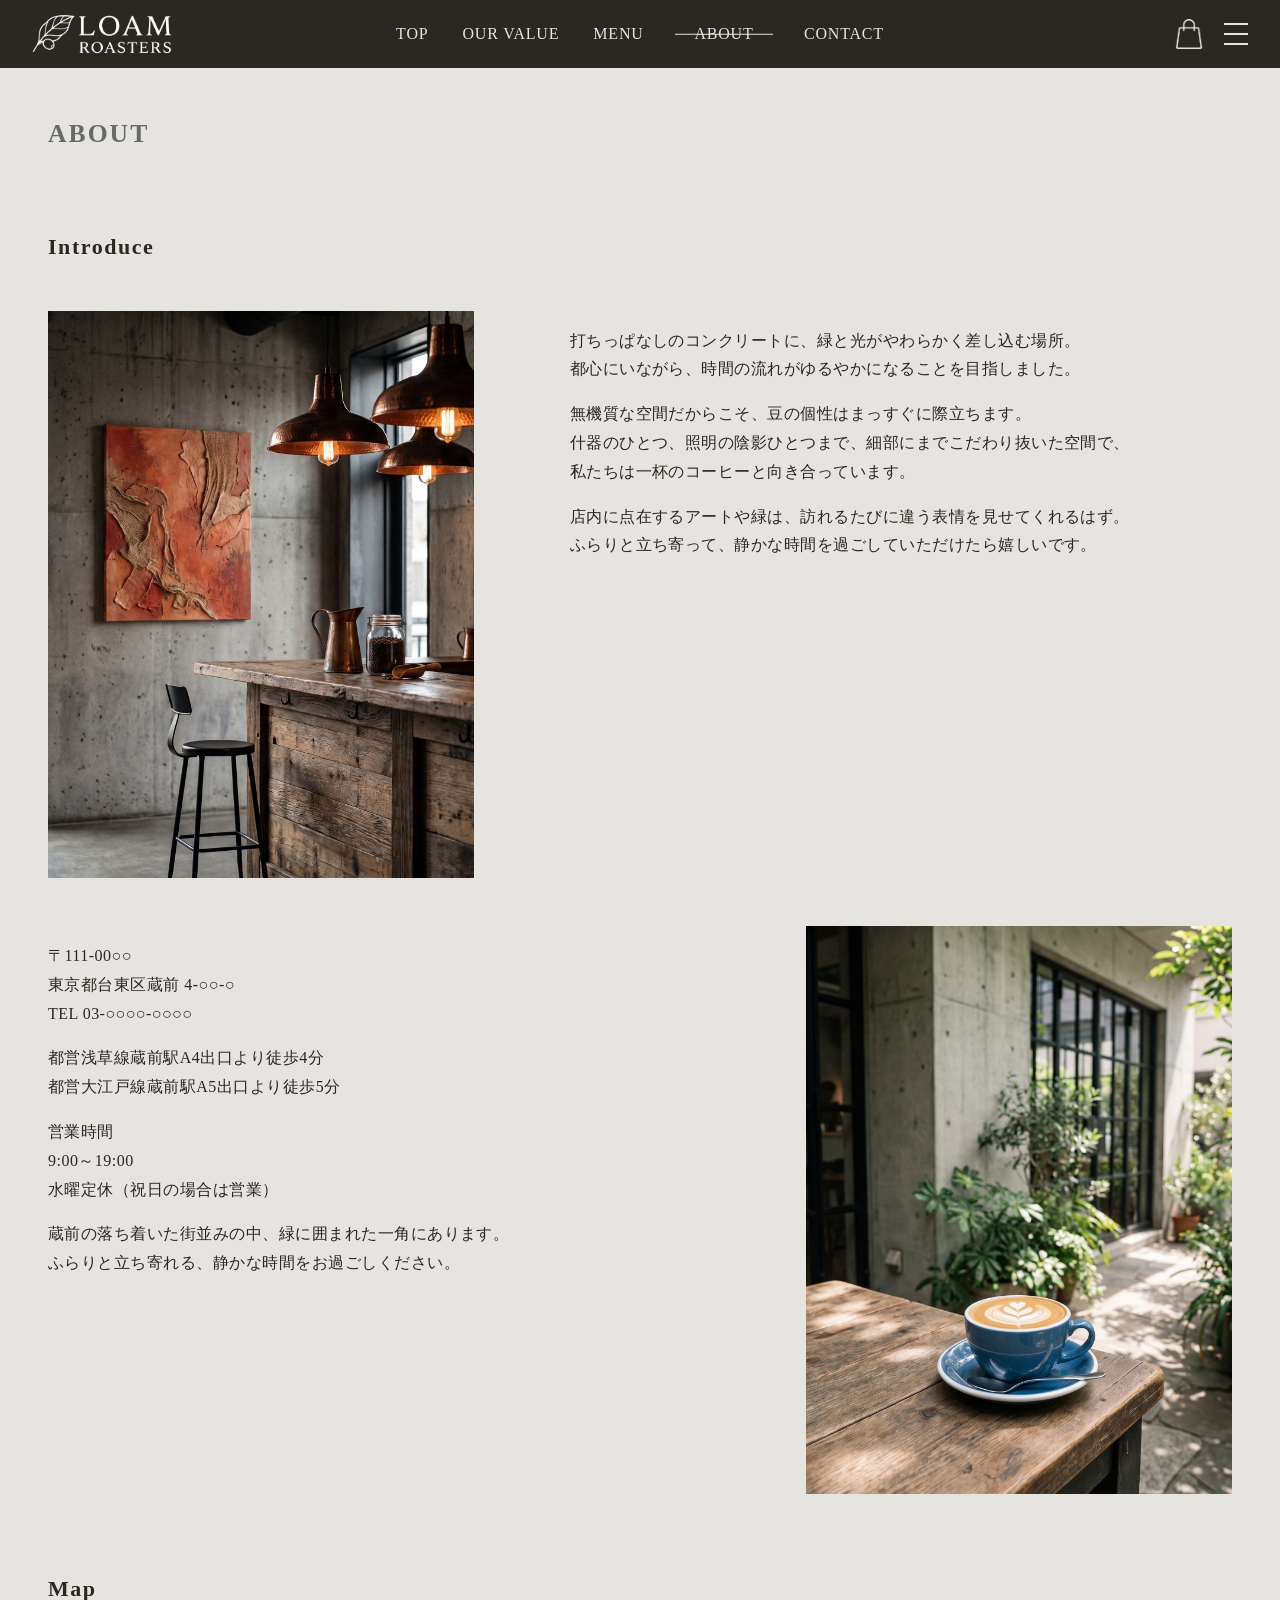
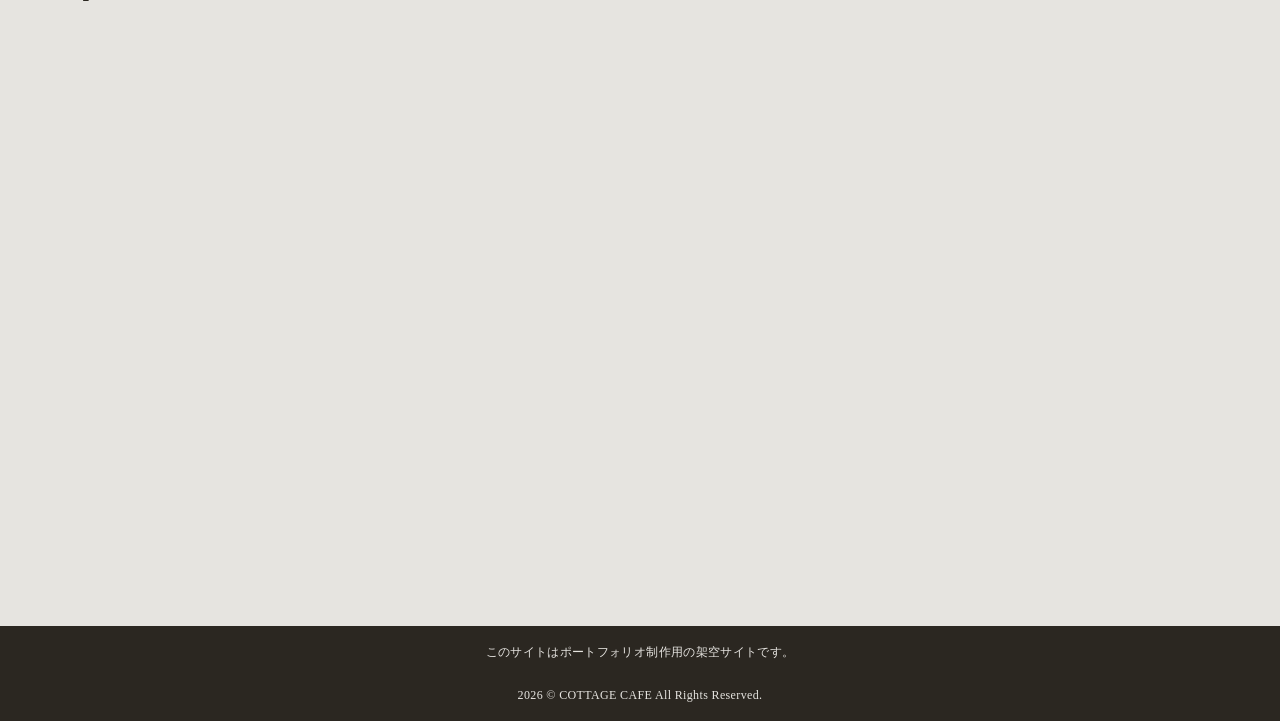
==== commit 48a999c6: "Add files via upload" ====
--- a/about.html
+++ b/about.html
@@ -1,27 +1,23 @@
-<!DOCTYPE html><!-- 文書型宣言（DOCTYPE宣言）。HTML5用 -->
-<html lang="ja"><!-- headとbodyを格納。使用言語が日本語という定義 -->
-	<head><!-- メタデータ（属性情報）を格納する領域 -->
-		<meta charset="utf-8"><!-- 文字エンコーディングはUTF-8 -->
-		<meta name="description" content="打ちっぱなしのコンクリートに、緑と光がやわらかく差し込む場所。東京都台東区蔵前にあるLOAM ROASTERSの店舗紹介、アクセス、営業時間をご案内します。"><!-- 検索結果に表示されるページの説明文。titleの補足（140文字） -->
-		<meta name="viewport" content="width=device-width, initial-scale=1.0"><!-- レスポンシブ対応用。横幅はデバイスの画面幅に合わせ、初期表示の拡大率は等倍。デバイス別のスタイルはCSSで設定 -->
-		<meta name="robots" content="noindex, nofollow, noarchive, nosnippet"><!-- 検索エンジンのクローラーへの指示。ページを登録（noindex）せずリンクをたどらない（nofollow）ように、キャッシュを取得せず（noarchive）スニペットを表示しない（nosnippet）ように -->
-		<meta property="og:title" content="ABOUT｜LOAM ROASTERS（ロームロースター）"><!-- SNSでシェアされた時のページのタイトル -->
-		<meta property="og:description" content="セレクトも、焙煎も、抽出も。一杯にたどり着くまでのすべてに、妥協はない。LOAM ROASTERSは、生産者や環境への配慮とトッププロの技術が息づく、都心のコーヒーロースターカフェです。"><!-- SNSでシェアされた時の説明文 -->
-		<meta property="og:url" content="https://sakainao-portfolio.github.io/loam/about.html"><!-- このページのURL -->
-		<meta property="og:image" content="image/loam_logo_ogp.png"><!-- SNSでシェアされた時の表示したい画像のURL -->
-		<meta property="og:type" content="website"><!-- このページの種類（articleは記事や下層ページ、blogはブログ、websiteはサイトのトップページ -->
-		<meta property="og:site_name" content="LOAM ROASTERS（ロームロースター）"><!-- このページが所属するWebサイトの名前 -->
-		<link rel="stylesheet" href="css/style.css"><!-- CSS用。typeは不要。デバイス別のスタイルも一元管理が推奨 -->
-
-		<!-- <link rel="icon" href="image/favicon.ico" sizes="32x32">ファビコンのico用。shortcut省略が標準。sizes="any"だとブラウザごとに対応 -->
-		<link rel="icon" href="image/favicon.png" type="image/png"><!-- ファビコンのpng用。type="image/png"付けるの推奨。高画質用にsizes=""を複数用意するのも可 -->
-		<!-- <link rel="icon" href="image/icon.svg" type="image/svg+xml">ファビコンのsvg用。SVGファイルの使用にはtype="image/svg+xml"が必要 -->
-		<link rel="apple-touch-icon" href="image/apple-touch-icon.png"><!-- ファビコンのスマホ・タブレット用。 -->
-
-		<title>ABOUT｜LOAM ROASTERS（ロームロースター）</title><!-- 検索エンジンに把握してもらいたいページの内容や目的を簡潔（30文字）かつ魅力的に説明 -->
+<!DOCTYPE html>
+<html lang="ja">
+	<head>
+		<meta charset="utf-8">
+		<meta name="description" content="打ちっぱなしのコンクリートに、緑と光がやわらかく差し込む場所。東京都台東区蔵前にあるLOAM ROASTERSの店舗紹介、アクセス、営業時間をご案内します。">
+		<meta name="viewport" content="width=device-width, initial-scale=1.0">
+		<meta name="robots" content="noindex, nofollow, noarchive, nosnippet">
+		<meta property="og:title" content="ABOUT｜LOAM ROASTERS（ロームロースター）">
+		<meta property="og:description" content="セレクトも、焙煎も、抽出も。一杯にたどり着くまでのすべてに、妥協はない。LOAM ROASTERSは、生産者や環境への配慮とトッププロの技術が息づく、都心のコーヒーロースターカフェです。">
+		<meta property="og:url" content="https://sakainao-portfolio.github.io/loam/about.html">
+		<meta property="og:image" content="image/loam_logo_ogp.png">
+		<meta property="og:type" content="website">
+		<meta property="og:site_name" content="LOAM ROASTERS（ロームロースター）">
+		<link rel="stylesheet" href="css/style.css">
+		<link rel="icon" href="image/favicon.png" type="image/png">
+		<link rel="apple-touch-icon" href="image/apple-touch-icon.png">
+		<title>ABOUT｜LOAM ROASTERS（ロームロースター）</title>
 	</head>
 	
-	<body><!-- 文書本体要素 -->
+	<body>
 	
 		<!-- ヘッダー -->
 		<header id="header-top">
@@ -63,8 +59,6 @@
 		</header>
 		<!-- ヘッダーここまで -->
 		
-		
-		
 		<!-- コンテナ -->
 		<div class="container">
 		
@@ -89,7 +83,7 @@
 					<h2>Introduce</h2>
 					<div class="about-container">
 						<div class="about-image row-display">
-							<img src="image/about-interior.jpeg" alt="アートが飾られたインダストリアルな店内のイメージ" class="about-coffee">
+							<img src="image/about-interior.jpg" alt="アートが飾られたインダストリアルな店内のイメージ" class="about-coffee">
 						</div>
 						<section class="about-area">
 							<p>打ちっぱなしのコンクリートに、緑と光がやわらかく差し込む場所。<span class="pc-span">都心にいながら、時間の流れがゆるやかになることを目指しました。</span></p>
@@ -97,7 +91,7 @@
 							<p>店内に点在するアートや緑は、<span class="pc-span">訪れるたびに違う表情を見せてくれるはず。</span><span class="pc-span">ふらりと立ち寄って、静かな時間を過ごしていただけたら嬉しいです。</span></p>
 						</section>
 						<div class="about-image column-display">
-							<img src="image/about-interior.jpeg" alt="アートが飾られたインダストリアルな店内のイメージ" class="about-coffee">
+							<img src="image/about-interior.jpg" alt="アートが飾られたインダストリアルな店内のイメージ" class="about-coffee">
 						</div>
 					</div>
 					<div class="about-container">
@@ -113,7 +107,7 @@
 							<p>蔵前の落ち着いた街並みの中、緑に囲まれた一角にあります。<span class="pc-span">ふらりと立ち寄れる、静かな時間をお過ごしください。</span></p>
 						</section>
 						<div class="about-image">
-							<img src="image/about-exterior.jpeg" alt="緑に囲まれたテラス席のイメージ" class="about-terrace">
+							<img src="image/about-exterior.jpg" alt="緑に囲まれたテラス席のイメージ" class="about-terrace">
 						</div>
 					</div>
 					<section class="map-area">
--- a/css/style.css
+++ b/css/style.css
@@ -1,45 +1,9 @@
-@charset "utf-8";/* 文字エンコーディングはUTF-8 */
+@charset "utf-8";
 
 html {
-	scroll-behavior: smooth;/* 自動的なスクロールを瞬時（auto）ではなく円滑に */
-	font-size: 100%;/* 標準文字サイズ100%=16px。1remの基準サイズ */
-}
-
-/* 配色メモ
-#E6E4E0 白いグレー、ベースカラー rgba(230, 228, 224, 0.5)
-#2B2721 黒いブラウン、テキストカラー rgba(43, 39, 33, 0.5)
-#446E72 グリーン、アクセントカラー rgba(68, 110, 114, 0.5)
-
-00 白のグラデーション
-#FFFFFF 白 rgba(255, 255, 255, 0.5)
-#BEBAB3 薄いグレー、ベースより濃い rgba(190, 186, 179, 0.5)
-#9A9488 黒っぽいグレー rgba(154, 148, 136, 0.5)
-
-01 マテリアルカラー
-#8B8B76 暗いベージュ、薄いカーキ rgba(139, 139, 118, 0.5)
-#696A64 暗いグレー、黒いカーキ rgba(105, 106, 100, 0.5)
-
-02 アクセントカラーより控えめ
-#80AAA7 薄いくすみグリーン rgba(128, 170, 167, 0.5) */
-
-/* サイズメモ
-自分のPCの画面サイズ1920px×1200px
-標準文字サイズ100%=16px=1rem */
-
-/* 黄金比のメモ */
-/* 黄金比は1：1.618
-①要素同士の余白、ボタンやカードの内側の余白など
-→左右padding：上下padding＝1：1.618
-②画像縦横比
-→縦：横＝1：1.618 */
-
-/* クラス名の概念
-wrapper→全体を包む風呂敷
-article→独立したコンテンツ（単体でも意味の通じる記事など）
-section→論理的なセクション（章、節、項などテーマの区切り）
-コンテナdiv→スタイリング用の箱（汎用的なブロック調整用）
-エリア→大まかな領域（header、nav、main、footer、asideなど）
-アイテム→具体的なコンテンツ（p、img、buttonなど最小単位） */
+	scroll-behavior: smooth;
+	font-size: 100%;
+}
 
 /* 全体の設定 */
 body {
@@ -51,24 +15,24 @@
 	color: #2B2721; /* テキストカラー */
 }
 h1, h2, h3, h4, ul, ol {
-	margin: 0; /*  */
+	margin: 0;
 	padding: 0;
 }
 
 /* フォントサイズの設定 */
 /* 基本スタイル（スマホ）本文16pxに対して見出し1.5倍のジャンプ率 */
 h1 {
-	font-size: clamp(1.5rem, 6.67vw, 1.625rem);/* 最小1.5×16px＝24px～推奨値ビューポート幅の6.67%～最大1.625×16px＝26pxの範囲で変化、6.67vw＝25px÷375px×100 */
+	font-size: clamp(1.5rem, 6.67vw, 1.625rem);
 	letter-spacing: 0.03em;
 	line-height: 1.4;
 }
 h2 {
-	font-size: clamp(1.25rem, 5.6vw, 1.375rem);/* 最小1.25×16px＝20px～推奨値ビューポート幅の5.6%～最大1.375×16px＝22pxの範囲で変化、5.6vw＝21px÷375px×100 */
+	font-size: clamp(1.25rem, 5.6vw, 1.375rem);
 	letter-spacing: 0.03em;
 	line-height: 1.4;
 }
 h3 {
-	font-size: clamp(1rem, 4.8vw, 1.125rem);/* 最小1×16px＝16px～推奨値ビューポート幅の4.8%～最大1.125×16px＝18pxの範囲で変化、4.8vw＝18px÷375px×100 */
+	font-size: clamp(1rem, 4.8vw, 1.125rem);
 	letter-spacing: 0.03em;
 	line-height: 1.4;
 }
@@ -77,22 +41,22 @@
 	line-height: 1.4;
 }
 p {
-	font-size: clamp(0.875rem, 4.267vw, 1rem);/* 最小0.875×16px＝14px～推奨値ビューポート幅の4.267%～最大1×16px＝16pxの範囲で変化、4.267vw＝16px÷375px×100 */
+	font-size: clamp(0.875rem, 4.267vw, 1rem);
 	letter-spacing: 0.03em;
 	line-height: 1.8;
 }
 /* タブレット（768px以上）本文16pxに対して見出し1.75倍のジャンプ率 */
 @media screen and (min-width: 768px) {
 	h1 {
-		font-size: clamp(1.75rem, 3.906vw, 2rem);/* 最小1.75×16px＝28px～推奨値ビューポート幅の3.906%～最大2×16px＝32pxの範囲で変化、3.906vw＝30px÷768px×100 */
+		font-size: clamp(1.75rem, 3.906vw, 2rem);
 		letter-spacing: 0.05em;
 	}
 	h2 {
-		font-size: clamp(1.5rem, 3.255vw, 1.625rem);/* 最小1.5×16px＝24px～推奨値ビューポート幅の3.255%～最大1.625×16px＝26pxの範囲で変化、3.255vw＝25px÷768px×100 */
+		font-size: clamp(1.5rem, 3.255vw, 1.625rem);
 		letter-spacing: 0.05em;
 	}
 	h3 {
-		font-size: clamp(1.125rem, 2.474vw, 1.25rem);/* 最小1.125×16px＝18px～推奨値ビューポート幅の2.474%～最大1.25×16px＝20pxの範囲で変化、2.474vw＝19px÷768px×100 */
+		font-size: clamp(1.125rem, 2.474vw, 1.25rem);
 		letter-spacing: 0.05em;
 	}
 	h4 {
@@ -102,40 +66,33 @@
 /* PC（1025px以上）本文16pxに対して見出し2倍のジャンプ率 */
 @media screen and (min-width: 1025px) {
 	h1 {
-		font-size: clamp(1.375rem, 2.146vw, 1.6rem);/* 最小1.375×16px＝22px～推奨値ビューポート幅の2.146%～最大1.6×16px＝25.6pxの範囲で変化、2.146vw＝22px÷1025px×100 */
+		font-size: clamp(1.375rem, 2.146vw, 1.6rem);
 		letter-spacing: 0.08em;
 	}
 	h2 {
-		font-size: clamp(1.25rem, 1.951vw, 1.375rem);/* 最小1.25×16px＝20px～推奨値ビューポート幅の1.951%～最大1.375×16px＝22pxの範囲で変化、1.951vw＝20px÷1025px×100 */
+		font-size: clamp(1.25rem, 1.951vw, 1.375rem);
 		letter-spacing: 0.07em;
 	}
 	h3 {
-		font-size: clamp(1.125rem, 1.756vw, 1.25rem);/* 最小1.125×16px＝18px～推奨値ビューポート幅の1.756%～最大1.25×16px＝20pxの範囲で変化、1.756vw＝18px÷1025px×100 */
+		font-size: clamp(1.125rem, 1.756vw, 1.25rem);
 		letter-spacing: 0.06em;
 	}
 }
 
 /* 改行の設定 */
 span {
-	display: inline-block;/* レスポンシブ対応用。spanで囲った部分が画面幅いっぱいになったら自動で改行 */
+	display: inline-block;
 }
 
 .pc-span {
-	display: inline;/* デフォルト値。PC幅でinline-block、spanで囲った部分が画面幅いっぱいになったら自動で改行 */
+	display: inline;
 }
 /* タブレット（768px以上） */
 @media screen and (min-width: 768px) {
-/* PC（1025px以上）
-@media screen and (min-width: 1025px) { */
 	.pc-span {
-		display: inline-block;/* レスポンシブ対応用。SP幅はinline。spanで囲った部分が画面幅いっぱいになったら自動で改行 */
-	}
-}
-
-/* リンク */
-/* a {
-	text-decoration: none;
-} */
+		display: inline-block; /* タブレット幅以上は自動で改行 */
+	}
+}
 
 /* ヘッダー */
 header {
@@ -163,7 +120,7 @@
 	z-index: 3;
 	width: 100%;
 	height: 100%;
-	background-color: rgba(139, 139, 118, 0.25);/* rgb#8B8B76暗いベージュ、薄いカーキ、a不透明度25% */
+	background-color: rgba(139, 139, 118, 0.25);
 }
 .hv-image {
 	position: absolute;
@@ -174,23 +131,21 @@
 	object-position: center;
 }
 
-/* ヒーローロゴ */
-.header-logo-big {/* ヒーロービジュアルの大きいロゴ */
+/* ヒーロービジュアルの大きいロゴ */
+.header-logo-big {
 	margin: 0;
 	padding: 0;
-	position: absolute;/* sticky;fixed */
+	position: absolute;
 	top: 50%;
 	left: 50%;
 	transform: translate(-50%, -50%);
 	z-index: 4;
-	filter: drop-shadow(0px 0px 4px #2B2721); /* テキストカラー、形状に沿った影 */
+	filter: drop-shadow(0px 0px 4px #2B2721); /* テキストカラー */
 }
 .logo-image-big {
 	width: 60vw;
 	object-fit: contain;
-	/* mix-blend-mode: difference; */
-	filter: brightness(0) invert(1);/* 明るさ0反転100% */
-	/* isolation: isolate; */
+	filter: brightness(0) invert(1);
 }
 /* タブレット（768px以上） */
 @media screen and (min-width: 768px) {
@@ -205,22 +160,19 @@
 	}
 }
 
-.header-logo {/* TOP以外の共通ヘッダーロゴ */
+/* TOP以外の共通ヘッダーロゴ */
+.header-logo {
 	margin: 0;
 	padding: 0;
-	position: fixed;/* sticky */
-	top: clamp(0.719rem, 1.268vw, 0.813rem);/* 11.5～13px、1.268vw＝13px÷1025px×100 */
-	left: clamp(1.25rem, 4vw, 2rem);/* 20～32px、4vw＝30.72px÷768px×100 */
+	position: fixed;
+	top: clamp(0.719rem, 1.268vw, 0.813rem);
+	left: clamp(1.25rem, 4vw, 2rem);
 	z-index: 9997;
 }
 .logo-image {
-	/* width: 60px;
-	height: 53px; */
-	height: clamp(2.313rem, 4.098vw, 2.625rem);/* 37～42px、4.098vw＝42px÷1025px×100 */
+	height: clamp(2.313rem, 4.098vw, 2.625rem);
 	object-fit: contain;
-	/* mix-blend-mode: difference; */
-	filter: brightness(0) invert(1);/* 明るさ0反転100% */
-	/* isolation: isolate; */
+	filter: brightness(0) invert(1);
 }
 
 /* カートアイコン */
@@ -228,21 +180,14 @@
 	margin: 0;
 	padding: 0;
 	position: fixed;
-	/* top: 14px;
-	right: 65px; */
-	top: clamp(0.923rem, 1.834vw, 1.175rem);/* 14.799～18.799px、1.834vw＝18.799px÷1025px×100 */
-	right: clamp(3.738rem, 9.47vw, 4.738rem);/* 24px+1.008px+20～32px+14.799～18.799px、9.47vw＝72.728px÷768px×100 */
+	top: clamp(0.923rem, 1.834vw, 1.175rem);
+	right: clamp(3.738rem, 9.47vw, 4.738rem);
 	z-index: 9996;
 }
 .cart-image {
-	/* width: 60px; */
-	height: 1.9rem;/* 30.402px */
-	/* グロナビバーの高さ60～68pxに対してアイコンの高さは30.402px、ということは上下の余白は14.799～18.799pxずつ、左右はスマホ～PCまでの左右の最低限の余白 */
+	height: 1.9rem;
 	object-fit: contain;
-	/* mix-blend-mode: exclusion;
-	opacity: 90%; */
-	filter: brightness(0) invert(1);/* 明るさ0反転100% */
-	/* isolation: isolate; */
+	filter: brightness(0) invert(1);
 }
 
 /* カートアイコン・オンラインストアリンク */
@@ -268,83 +213,75 @@
 }
 
 /* ハンバーガーメニュー */
-/* .hamburger-menu {
-} */
 .menu-btn {
 	position: fixed;
-	/* top: 4px;
-	right: 15px; */
-	top: clamp(1.094rem, 2.098vw, 1.344rem);/* 17.5～21.5px、2.098vw＝21.5px÷1025px×100 */
-	right: clamp(1.25rem, 4vw, 2rem);/* 20～32px、4vw＝30.72px÷768px×100 */
+	top: clamp(1.094rem, 2.098vw, 1.344rem);
+	right: clamp(1.25rem, 4vw, 2rem);
 	display: flex;
-	width: 1.563rem;/* 24px+1.008px */
-	height: 1.563rem;/* 24px+1.008px */
-	/* グロナビバーの高さ60～68pxに対してアイコンの高さは25px、ということは上下の余白は17.5～21.5pxずつ、左右はスマホ～PCまでの左右の最低限の余白 */
+	width: 1.563rem;
+	height: 1.563rem;
 	justify-content: center;
 	align-items: center;
 	z-index: 9999;
-	/* background-color: #3584bb; */
-	/* mix-blend-mode: difference; */
-	/* filter: brightness(0) invert(1);明るさ0反転100% */
-}
-.menu-btn:hover {/* マウスオーバーでカーソル変わる */
+}
+.menu-btn:hover {
 	cursor: pointer;
 }
+/* ハンバーガーメニューの三本線 */
 .menu-btn span,
 .menu-btn span:before,
-.menu-btn span:after {/* ハンバーガーメニューの三本線 */
+.menu-btn span:after {
 	content: '';
 	display: block;
-	height: 0.0835rem;/* 1.336px */
-	width: 1.5rem;/* 24px */
-	/* border-radius: 3px; */ /* 線の角丸 */
+	height: 0.0835rem;
+	width: 1.5rem;
 	background-color: #E6E4E0; /* ベースカラー */
 	position: absolute;
 	transition: all 0.8s;
 }
 .menu-btn span:before {
-	bottom: 0.625rem; /* 10px、一番上の線 */
+	bottom: 0.625rem;
 }
 .menu-btn span:after {
-	top: 0.625rem; /* 10px、一番下の線 */
+	top: 0.625rem;
 }
 
 #menu-btn-check:checked ~ .menu-btn span {
 	background-color: rgba(255, 255, 255, 0); /*メニューオープン時は真ん中の線を透明にする*/
 }
-#menu-btn-check:checked ~ .menu-btn span::before { /* 一番上の線 */
+#menu-btn-check:checked ~ .menu-btn span::before {
 	bottom: 0;
-	width: 2.038rem;/* 32.6px、バウンディングボックスが1.5rem=24px */
+	width: 2.038rem;
 	transform: translateX(-0.269rem) rotate(45deg);
 }
-#menu-btn-check:checked ~ .menu-btn span::after { /* 一番下の線 */
+#menu-btn-check:checked ~ .menu-btn span::after {
 	top: 0;
-	width: 2.038rem;/* 32.6px、バウンディングボックスが1.5rem=24px */
+	width: 2.038rem;
 	transform: translateX(-0.269rem) rotate(-45deg);
 }
 
 #menu-btn-check {
-	display: none;/* チェックボックスは非表示 */
+	display: none;
 }
 
 /* 展開時にコンテンツに重ねる黒半透明 */
 .black-overlay {
-	position: fixed;/* 画面内で固定、absoluteだとrelativeの箱内で固定 */
-	inset: 0;/* top、left、right、bottomを一括で0、ゆえにwidthやheightの指定がなければ全画面を満たす */
-	height: 100%;/* insetがあるのでwidth: 100%;なくても全画面を満たす */
-	z-index: 9998;/* ヘッダー→黒半透明9996→ロゴ9998→ドロワーメニュー9997～9の順になるように */
-	background-color: rgba(43, 39, 33, 0.9);/* rgb#2B2721テキストカラー、a不透明度60% */
+	position: fixed;
+	inset: 0;
+	height: 100%;
+	z-index: 9998;
+	background-color: rgba(43, 39, 33, 0.9); /* テキストカラー */
 	backdrop-filter: blur(6px);
-	filter: brightness(0.8);/* 明るさ1より少し暗く */
+	filter: brightness(0.8);
 	opacity: 0;
-	pointer-events: none;/* マウスホバーやクリックを完全に無視させる */
-	transition: opacity 1s ease;/* アニメーション設定、親要素に設定、1秒かかる */
+	pointer-events: none;
+	transition: opacity 1s ease;
 }
 /* 展開時にコンテンツに重ねる黒半透明（クリック後） */
 #menu-btn-check:checked ~ .black-overlay {
 	display: block;
 	opacity: 1;
-	pointer-events: auto;/* マウスイベントを有効に戻す */
+	pointer-events: auto; /* マウスイベントを有効に戻す */
 }
 
 /* ハンバーガーメニューの内容 */
@@ -356,15 +293,13 @@
 	left: 100%; /*leftの値を変更してメニューを画面外へ*/
 	z-index: 9998;
 	background-color: #446E72; /* アクセントカラー */
-	transition: all 1s; /*アニメーション設定*/
+	transition: all 1s;
 }
 .menu-content ul {
-	/* margin: 0; */
-	padding: 70px clamp(1.25rem, 4vw, 2rem) 0;/* 20～32px、4vw＝30.72px÷768px×100、スマホ～PCまでの左右の最低限の余白 */
+	padding: 70px clamp(1.25rem, 4vw, 2rem) 0;
 	width: 90%;
 }
 .menu-content ul li {
-	/* border-bottom: solid 1px #FFFFFF; */ /* 白 */
 	list-style: none;
 }
 .menu-content ul li a {
@@ -374,20 +309,18 @@
 	position: relative;
 	width: 100%;
 	text-decoration: none;
-	font-size: clamp(2rem, 10.6vw, 2.5rem);/* 最小2×16px＝32px～推奨値ビューポート幅の10.6%～最大2.5×16px＝40pxの範囲で変化、10.6vw＝39.75px÷375px×100 */
+	font-size: clamp(2rem, 10.6vw, 2.5rem);
 	letter-spacing: 0.03em;
 	line-height: 1.4;
 	color:#E6E4E0; /* ベースカラー */
 	transition: color 0.3s;
 }
 
-/* .menu-content ul li a:link {}
-.menu-content ul li a:visited {} */
 .menu-content ul li a:hover {
-	color: #9A9488; /* 黒っぽいグレー */
+	color: #9A9488;
 }
 .menu-content ul li a:active {
-	color: #696A64; /* 暗いグレー黒いカーキ */
+	color: #696A64;
 }
 
 #menu-btn-check:checked ~ .menu-content {
@@ -400,12 +333,12 @@
 		width: 90%;
 	}
 	.menu-content ul {
-		padding: 70px clamp(1.25rem, 4vw, 2rem) 0;/* 20～32px、4vw＝30.72px÷768px×100、スマホ～PCまでの左右の最低限の余白 */
+		padding: 70px clamp(1.25rem, 4vw, 2rem) 0;
 		width: 70%;
 	}
 	.menu-content ul li a {
 		padding: 1.63rem 0;
-		font-size: clamp(2.25rem, 5.5vw, 2.75rem);/* 最小2.25×16px＝36px～推奨値ビューポート幅の5.5%～最大2.75×16px＝44pxの範囲で変化、5.5vw＝42.24px÷768px×100 */
+		font-size: clamp(2.25rem, 5.5vw, 2.75rem);
 		letter-spacing: 0.05em;
 	}
 	#menu-btn-check:checked ~ .menu-content {
@@ -418,13 +351,13 @@
 		width: 80%;
 	}
 	.menu-content ul {
-		padding: 70px clamp(1.25rem, 4vw, 2rem) 0;/* 20～32px、4vw＝30.72px÷768px×100、スマホ～PCまでの左右の最低限の余白 */
+		padding: 70px clamp(1.25rem, 4vw, 2rem) 0;
 		width: 60%;
 	}
 	.menu-content ul li a {
 		width: 50%;
 		padding: 9px 15px 10px 0;
-		font-size: clamp(1.25rem, 1.951vw, 1.375rem);/* 最小1.25×16px＝20px～推奨値ビューポート幅の1.951%～最大1.375×16px＝22pxの範囲で変化、1.951vw＝20px÷1025px×100 */
+		font-size: clamp(1.25rem, 1.951vw, 1.375rem);
 		letter-spacing: 0.07em;
 	}
 	#menu-btn-check:checked ~ .menu-content {
@@ -439,38 +372,34 @@
 	width: 100%;
 }
 
-.header-logo-top {/* TOPページのヘッダーロゴ */
+/* TOPページのヘッダーロゴ */
+.header-logo-top {
 	margin: 0;
 	padding: 0;
-	position: sticky;/* fixed  relative absolute */
+	position: sticky;
 	top: 0;
 	left: 0;
 	z-index: 9997;
 	width: 100%;
-	/* アニメーション用の高さ */
-	height: 0px;/* ヘッダーとグロナビの間に高さを出さないように */
+	height: 0px; /* アニメーション用の高さ、ヘッダーとグロナビの間に高さを出さないように */
 }
 .logo-image-top {
 	margin: 0;
-	padding: clamp(0.719rem, 1.268vw, 0.813rem) 0 0 clamp(1.25rem, 4vw, 2rem);/* topは11.5～13px、1.268vw＝13px÷1025px×100 *//* leftは20～32px、4vw＝30.72px÷768px×100 */
+	padding: clamp(0.719rem, 1.268vw, 0.813rem) 0 0 clamp(1.25rem, 4vw, 2rem);
 	width: fit-content;
-	height: clamp(2.313rem, 4.098vw, 2.625rem);/* 37～42px、4.098vw＝42px÷1025px×100 */
-	/* グロナビバーの高さ60～68pxに合わせてロゴの高さは37～42px、ということは上下の余白は11.5～13pxずつ、左右はスマホ～PCまでの左右の最低限の余白 */
-	/* object-fit: contain;
-	mix-blend-mode: difference;
-	isolation: isolate; */
+	height: clamp(2.313rem, 4.098vw, 2.625rem);
 	opacity: 0;
-	transform: translateY(40px);/* translateX(1.315rem) translateX(0) translateY(40px) */
+	transform: translateY(40px);
 	animation-name: fadeIn;
 
 	/* スクロール連動アニメーション */
 	animation: fadeIn linear forwards;
-	animation-timeline: view(70vh);/* block 40% 30% *//* scroll() */
-	animation-range: entry 0% exit 100%;/* cover *//* 100px entry 90% contain 10% *//* exit */
+	animation-timeline: view(70vh);
+	animation-range: entry 0% exit 100%;
 }
 /* TOPロゴのフェードインアニメーション */
-@keyframes fadeIn {/* grow-progress */
-	0%, 8% {/* from */
+@keyframes fadeIn {
+	0%, 8% {
 		pointer-events: none;
 		opacity: 0;
 		filter: blur(4px);
@@ -482,7 +411,7 @@
 		filter: blur(0);
 		transform: translateY(0);
 	}
-	12.01%, 100% {/* to */
+	12.01%, 100% {
 		pointer-events: auto;
 		opacity: 1;
 		filter: blur(0);
@@ -506,11 +435,11 @@
 	left: 0;
 	z-index: 9993;
 	width: 100%;
-	height: clamp(3.75rem, 6.634vw, 4.25rem);/* 60～68px、6.634vw＝68px÷1025px×100 */
+	height: clamp(3.75rem, 6.634vw, 4.25rem);
 	background-color: #2B2721; /* テキストカラー */
 }
 .nav-list {
-	display: none;/* PC画面幅1025px以上でblock */
+	display: none;
 	margin: 0;
 	padding: 0;
 	text-align: center;
@@ -518,227 +447,155 @@
 .nav-item {
 	display: inline-block;
 	margin: 0;
-	padding: clamp(1.438rem, 2.537vw, 1.625rem) 0.938rem clamp(1.438rem, 2.537vw, 1.625rem) 0.938rem;/* 0.625rem23px～26px、2.537vw＝26px÷1025px×100 */
+	padding: clamp(1.438rem, 2.537vw, 1.625rem) 0.938rem clamp(1.438rem, 2.537vw, 1.625rem) 0.938rem;
 	text-align: left;
-	font-size: clamp(0.875rem, 4.267vw, 1rem);/* 最小0.875×16px＝14px～推奨値ビューポート幅の4.267%～最大1×16px＝16pxの範囲で変化、4.267vw＝16px÷375px×100 */
+	font-size: clamp(0.875rem, 4.267vw, 1rem);
 	line-height: 1;
-	height: clamp(0.875rem, 4.267vw, 1rem);/* 最小0.875×16px＝14px～推奨値ビューポート幅の4.267%～最大1×16px＝16pxの範囲で変化、4.267vw＝16px÷375px×100; */
+	height: clamp(0.875rem, 4.267vw, 1rem);
 }
 .active {
 	position: relative;
-	/* text-decoration: line-through 0.5px;
-	color: #E6E4E0;ベースカラー */
-}
-.active::after {/* アクティブ時の取り消し線 */
+}
+.active::after {
 	content: "";
 	position: absolute;
 	top: 50%;
 	left: 50%;
 	z-index: 9994;
 	width: 80%;
-	height: 0.5px;
-	background-color: #E6E4E0;/* ベースカラー */
+	height: 0.5px; /* アクティブ時に取り消し線を表示 */
+	background-color: #E6E4E0; /* ベースカラー */
 	transform: translate(-50%, -50%);
 	pointer-events: none;
 }
 nav a {
 	text-decoration: none;
-	font-size: clamp(0.875rem, 4.267vw, 1rem);/* 最小0.875×16px＝14px～推奨値ビューポート幅の4.267%～最大1×16px＝16pxの範囲で変化、4.267vw＝16px÷375px×100 */
+	font-size: clamp(0.875rem, 4.267vw, 1rem);
 	line-height: 1;
 	color: #E6E4E0; /* ベースカラー */
-	transition: color 0.3s;/* アニメーション設定、親要素に設定、0.3秒かかる */
-}
-/* nav a:link {}
-nav a:visited {} */
+	transition: color 0.3s;
+}
 nav a:hover {
-	color: #9A9488; /* 黒っぽいグレー */
+	color: #9A9488;
 }
 nav a:active {
-	color: #696A64; /* 暗いグレー黒いカーキ */
+	color: #696A64;
 }
 
 /* タブレット（768px以上） */
 @media screen and (min-width: 768px) {
 	nav a {
-		/* font-size: clamp(1.125rem, 2.344vw, 1.25rem);最小1.125×16px＝18px～推奨値ビューポート幅の2.344%～最大1.25×16px＝20pxの範囲で変化、2.344vw＝18px÷768px×100 */
 		letter-spacing: 0.05em;
-		/* line-height: 1.4; */
 	}
 }
 /* PC（1025px以上） */
 @media screen and (min-width: 1025px) {
 	.nav-list {
-		display: block;/* スマホ・タブレット画面幅1025px未満はnone */
+		display: block;
 	}
 	.nav-item {
-		font-size: clamp(0.875rem, 1.561vw, 1rem);/* 最小0.875×16px＝14px～推奨値ビューポート幅の1.561%～最大1×16px＝16pxの範囲で変化、1.561vw＝16px÷1025px×100 */
-		height: clamp(0.875rem, 1.561vw, 1rem);/* 最小0.875×16px＝14px～推奨値ビューポート幅の1.561%～最大1×16px＝16pxの範囲で変化、1.561vw＝16px÷1025px×100 */
+		font-size: clamp(0.875rem, 1.561vw, 1rem);
+		height: clamp(0.875rem, 1.561vw, 1rem);
 	}
 	nav a {
-		/* font-size: clamp(1rem, 1.561vw, 1.125rem);最小1×16px＝16px～推奨値ビューポート幅の1.756%～最大1.125×16px＝18pxの範囲で変化、1.561vw＝16px÷1025px×100 */
-		font-size: clamp(0.875rem, 1.561vw, 1rem);/* 最小0.875×16px＝14px～推奨値ビューポート幅の1.561%～最大1×16px＝16pxの範囲で変化、1.561vw＝16px÷1025px×100 */
+		font-size: clamp(0.875rem, 1.561vw, 1rem);
 	}
 }
 
 /* マルチカラム */
 .wrapper {
-	max-width: 74rem;/* 1184px、75rem1200px、コンテンツ幅の上限 */
-	/* margin: 0 auto; */
-	margin-inline: auto;/* 中央寄せ */
-	padding-inline: clamp(1.25rem, 4vw, 2rem);/* 20～32px、4vw＝30.72px÷768px×100、スマホ～PCまでの左右の最低限の余白 */
+	max-width: 74rem;
+	margin-inline: auto;
+	padding-inline: clamp(1.25rem, 4vw, 2rem);
 }
 .wrapper h1 {
 	margin: clamp(2.5rem, 10.8vw, 3rem) 0 0;
-	color: #696A64;/* 暗いグレー、黒いカーキ */
+	color: #696A64;
 }
 
 /* メインエリア */
-
 /* TOP */
-/* .article-area {
-	margin: 0 10px; */
-	/* display: flex;
-	flex-wrap: wrap;
-	justify-content: space-arund; */
-	/* align-items: center; */
-	/* align-content:center;
-} */
-
 .article-area h2 {
 	margin: clamp(3.25rem, 14vw, 5rem) 0 clamp(2.5rem, 10.8vw, 3rem);
-	/* 上：最小52px～推奨値ビューポート幅の14%～最大80pxの範囲、14vw＝52.5px÷375px×100 */
-	/* 下：最小40px～推奨値ビューポート幅の10.8%～最大48pxの範囲、10.8vw＝40.5px÷375px×100 */
-	font-size: clamp(1.5rem, 6.67vw, 1.625rem);/* 最小1.5×16px＝24px～推奨値ビューポート幅の6.67%～最大1.625×16px＝26pxの範囲で変化、6.67vw＝25px÷375px×100 */
+	font-size: clamp(1.5rem, 6.67vw, 1.625rem);
 	letter-spacing: 0.03em;
 	line-height: 1.4;
 }
 .article-area h3 {
 	margin: clamp(2.5rem, 10.8vw, 3rem) 0 clamp(1.25rem, 5.333vw, 1.5rem);
-	/* 上：最小40px～推奨値ビューポート幅の10.8%～最大48pxの範囲、10.8vw＝40.5px÷375px×100 */
-	/* 下：最小20px～推奨値ビューポート幅の5.333%～最大24pxの範囲、5.333vw＝20px÷375px×100 */
-	font-size: clamp(1.25rem, 5.6vw, 1.375rem);/* 最小1.25×16px＝20px～推奨値ビューポート幅の5.6%～最大1.375×16px＝22pxの範囲で変化、5.6vw＝21px÷375px×100 */
+	font-size: clamp(1.25rem, 5.6vw, 1.375rem);
 	letter-spacing: 0.03em;
 	line-height: 1.4;
 }
 .article-area h4 {
 	margin: clamp(1.25rem, 5.333vw, 1.5rem) 0;
-	/* 上下：最小20px～推奨値ビューポート幅の5.333%～最大24pxの範囲、5.333vw＝20px÷375px×100 */
-	font-size: clamp(1rem, 4.8vw, 1.125rem);/* 最小1×16px＝16px～推奨値ビューポート幅の4.8%～最大1.125×16px＝18pxの範囲で変化、4.8vw＝18px÷375px×100 */
+	font-size: clamp(1rem, 4.8vw, 1.125rem);
 	letter-spacing: 0.03em;
 	line-height: 1.4;
 }
 /* タブレット（768px以上）本文16pxに対して見出し1.75倍のジャンプ率 */
 @media screen and (min-width: 768px) {
 	.article-area h2 {
-		font-size: clamp(1.75rem, 3.906vw, 2rem);/* 最小1.75×16px＝28px～推奨値ビューポート幅の3.906%～最大2×16px＝32pxの範囲で変化、3.906vw＝30px÷768px×100 */
+		font-size: clamp(1.75rem, 3.906vw, 2rem);
 		letter-spacing: 0.05em;
 	}
 	.article-area h3 {
-		font-size: clamp(1.5rem, 3.255vw, 1.625rem);/* 最小1.5×16px＝24px～推奨値ビューポート幅の3.255%～最大1.625×16px＝26pxの範囲で変化、3.255vw＝25px÷768px×100 */
+		font-size: clamp(1.5rem, 3.255vw, 1.625rem);
 		letter-spacing: 0.05em;
 	}
 	.article-area h4 {
-		font-size: clamp(1.125rem, 2.474vw, 1.25rem);/* 最小1.125×16px＝18px～推奨値ビューポート幅の2.474%～最大1.25×16px＝20pxの範囲で変化、2.474vw＝19px÷768px×100 */
+		font-size: clamp(1.125rem, 2.474vw, 1.25rem);
 		letter-spacing: 0.05em;
 	}
 }
 /* PC（1025px以上）本文16pxに対して見出し2倍のジャンプ率 */
 @media screen and (min-width: 1025px) {
 	.article-area h2 {
-		font-size: clamp(1.375rem, 2.146vw, 1.6rem);/* 最小1.375×16px＝22px～推奨値ビューポート幅の2.146%～最大1.6×16px＝25.6pxの範囲で変化、2.146vw＝22px÷1025px×100 */
+		font-size: clamp(1.375rem, 2.146vw, 1.6rem);
 		letter-spacing: 0.08em;
 	}
 	.article-area h3 {
-		font-size: clamp(1.25rem, 1.951vw, 1.375rem);/* 最小1.25×16px＝20px～推奨値ビューポート幅の1.951%～最大1.375×16px＝22pxの範囲で変化、1.951vw＝20px÷1025px×100 */
+		font-size: clamp(1.25rem, 1.951vw, 1.375rem);
 		letter-spacing: 0.07em;
 	}
 	.article-area h4 {
-		font-size: clamp(1.125rem, 1.756vw, 1.25rem);/* 最小1.125×16px＝18px～推奨値ビューポート幅の1.756%～最大1.25×16px＝20pxの範囲で変化、1.756vw＝18px÷1025px×100 */
+		font-size: clamp(1.125rem, 1.756vw, 1.25rem);
 		letter-spacing: 0.06em;
 	}
 }
 
-
-
-
-/* .top-value {
-	margin: 50px auto auto auto;
-	width: 100%;
-	height: 790px;
-} */
 .top-value-container01 {
 	display: flex;
-	flex-direction: column;/* 1025px未満：縦一列に並べる */
+	flex-direction: column;
 	gap: clamp(2.5rem, 10.8vw, 3rem);
-	/* 上下：最小40px～推奨値ビューポート幅の10.8%～最大48pxの範囲、10.8vw＝40.5px÷375px×100 */
 	margin: 0 0 clamp(2.5rem, 10.8vw, 3rem);
-	/* 下：最小40px～推奨値ビューポート幅の10.8%～最大48pxの範囲、10.8vw＝40.5px÷375px×100 */
 }
 .top-value-txt01 {
-	/* margin: auto;
-	padding: 0;
-	position:absolute;
-	top: 75px;
-	left: 25px;
-	transform: translateX(0) translateY(-50%);topから50%を真ん中になるよう
-	z-index: 4; */
-	width: 100%;/* 500px */
-	/* background-color: rgba(250, 250, 250, 0.6);白、a不透明度60% */
-	/* backdrop-filter: blur(4px); */
-	/* 右→左グラデーション#E6E4E0ベースカラー0→100→90% */
-	/* background:linear-gradient(to left, rgba(230, 228, 224, 0) 0%,rgba(230, 228, 224, 0.9) 100%,rgba(230, 228, 224, 0.9) 90%);
-	text-shadow: 0px 0px 4px #E6E4E0;ベースカラー */
+	width: 100%;
 }
 .top-value-img01 {
-	/* margin: 0;
-	position:absolute;
-	top: 40px;
-	right: 0px;
-	transform: translateX(0) translateY(-50%);topから50%を真ん中になるよう
-	z-index: 3; */
 	margin-inline: auto;
-	width: 80%;/* 50% */
-	max-width: 400px;/*  */
+	width: 80%;
+	max-width: 400px;
 	aspect-ratio: 2 / 3;
-	align-self: start;/* center、兄弟の高さに引き伸ばされない、初期autoは親要素のalign-items値を継承 */
+	align-self: start;
 }
 .top-value-image01 {
-	display: block;/* img要素のデフォルトinlineだと行間の余白が含まれて1:1に誤差が出るかも */
+	display: block;
 	width: 100%;
 	height: 100%;
-	object-fit: cover;/* containだとアスペクト維持、はみ出さないよう縮小 */
-	object-position: center;/*  */
+	object-fit: cover;
+	object-position: center;
 }
 
 .top-value-container02 {
 	display: flex;
-	flex-direction: column;/* 1025px未満：縦一列に並べる */
+	flex-direction: column;
 	gap: clamp(2.5rem, 10.8vw, 3rem);
-	/* 上下：最小40px～推奨値ビューポート幅の10.8%～最大48pxの範囲、10.8vw＝40.5px÷375px×100 */
 }
 .container02-box01 {
-	/* margin: 0;
-	position:relative;
-	width: 100%;
-	height: 790px; */
-	/* background-color: #BEBAB3; 薄いグレーベースより濃い */
-	width: 100%;
-}
-/* .top-value-txt02 {
-	margin: auto;
-	padding: 0;
-	position:absolute;
-	top: 75px;
-	left: 25px;
-	transform: translateX(0) translateY(-50%);topから50%を真ん中になるよう
-	z-index: 4;
-	width: 500px; */
-	/* background-color: rgba(250, 250, 250, 0.6);白、a不透明度60% */
-	/* backdrop-filter: blur(4px); */
-	/* 右→左グラデーション#E6E4E0ベースカラー0→100→90% */
-	/* background:linear-gradient(to left, rgba(230, 228, 224, 0) 0%,rgba(230, 228, 224, 0.9) 100%,rgba(230, 228, 224, 0.9) 90%);
-	text-shadow: 0px 0px 4px #E6E4E0;ベースカラー
-} */
+	width: 100%;
+}
 .top-value-txt02 p {
 	max-width: 650px;
 }
@@ -754,209 +611,158 @@
 	position:absolute;
 	top: 0;
 	left: 0;
-	/* transform: translateX(0) translateY(-50%);topから50%を真ん中になるよう */
 	z-index: 2;
 	width: 60%;
-	max-width: 300px;/*  */
+	max-width: 300px;
 	aspect-ratio: 2 / 3;
-	align-self: start;/* center、兄弟の高さに引き伸ばされない、初期autoは親要素のalign-items値を継承 */
+	align-self: start;
 }
 .top-value-img03 {
 	margin: 0;
 	position:absolute;
 	top: 120px;
 	right: 0;
-	/* transform: translateX(0) translateY(-50%);topから50%を真ん中になるよう */
 	z-index: 1;
 	width: 60%;
-	max-width: 300px;/*  */
+	max-width: 300px;
 	aspect-ratio: 2 / 3;
-	align-self: start;/* center、兄弟の高さに引き伸ばされない、初期autoは親要素のalign-items値を継承 */
+	align-self: start;
 }
 .top-value-image02 {
-	display: block;/* img要素のデフォルトinlineだと行間の余白が含まれて1:1に誤差が出るかも */
+	display: block;
 	width: 100%;
 	height: 100%;
-	object-fit: cover;/* containだとアスペクト維持、はみ出さないよう縮小 */
-	object-position: center;/*  */
+	object-fit: cover;
+	object-position: center;
 }
 .top-value-image03 {
-	display: block;/* img要素のデフォルトinlineだと行間の余白が含まれて1:1に誤差が出るかも */
+	display: block;
 	width: 100%;
 	height: 100%;
-	object-fit: cover;/* containだとアスペクト維持、はみ出さないよう縮小 */
-	object-position: center;/*  */
-}
-
+	object-fit: cover;
+	object-position: center;
+}
 .value-button-box {
 	display: flex;
-	flex-direction: column;/* 1025px未満：縦一列に並べる */
+	flex-direction: column;
 	gap: clamp(2.5rem, 10.8vw, 3rem);
-	/* 上下：最小40px～推奨値ビューポート幅の10.8%～最大48pxの範囲、10.8vw＝40.5px÷375px×100 */
 	margin: calc(clamp(2.5rem, 10.8vw, 3rem) + 15px) 0 0;
-	/* 上：最小40px～推奨値ビューポート幅の10.8%～最大48pxの範囲、10.8vw＝40.5px÷375px×100 */
 }
 .top-value-button01 {
-	/* margin: 0;
-	padding: 0;
-	position:absolute;
-	bottom: 65px;
-	left: 100px;
-	transform: translateX(-50%) translateY(-50%);topleftからの位置を少し戻す
-	z-index: 5; */
 	margin-inline: auto;
-	width: auto;/* 50% */
-	/* max-width: 400px; */
+	width: auto;
 	height: 46px;
 }
 .top-value-button01 a {
 	text-decoration: none;
 	margin: 0;
 	padding: 15px 36px;
-	color: #FFFFFF; /* 白 */
-	/* background-color: #80AAA7; 薄いくすみグリーン */
-	background-color: #9A9488; /* 黒っぽいグレー */
-	box-shadow: 1px 1px 4px #9A9488; /* 黒っぽいグレー */
-}
-/* .top-value-button01 a:link {}
-.top-value-button01 a:visited {} */
+	color: #FFFFFF;
+	background-color: #9A9488;
+	box-shadow: 1px 1px 4px #9A9488;
+}
 .top-value-button01 a:hover {
 	padding: 13px 34px;
-	color: #9A9488; /* 黒っぽいグレー */
-	background-color: #FFFFFF; /* 白 */
-	border: 2px solid #9A9488; /* 黒っぽいグレー */
-}
-/* .top-value-button01 a:active {} */
-
+	color: #9A9488;
+	background-color: #FFFFFF;
+	border: 2px solid #9A9488;
+}
 .top-value-button02 {
-	/* margin: 0;
-	padding: 0;
-	position:absolute;
-	bottom: 65px;
-	left: 300px;
-	transform: translateX(-50%) translateY(-50%);topleftからの位置を少し戻す
-	z-index: 5; */
 	margin-inline: auto;
-	width: auto;/* 50% */
-	/* max-width: 400px; */
+	width: auto;
 	height: 46px;
 }
 .top-value-button02 a {
 	text-decoration: none;
 	margin: 0;
 	padding: 15px 30px;
-	color: #FFFFFF; /* 白 */
-	background-color: #80AAA7; /* 薄いくすみグリーン */
-	box-shadow: 1px 1px 4px #9A9488; /* 黒っぽいグレー */
-}
-/* .top-value-button02 a:link {}
-.top-value-button02 a:visited {} */
+	color: #FFFFFF;
+	background-color: #80AAA7;
+	box-shadow: 1px 1px 4px #9A9488;
+}
 .top-value-button02 a:hover {
 	padding: 13px 28px;
-	color: #80AAA7; /* 薄いくすみグリーン */
-	background-color: #FFFFFF; /* 白 */
-	border: 2px solid #80AAA7; /* 薄いくすみグリーン */
-}
-/* .top-value-button02 a:active {} */
-
+	color: #80AAA7;
+	background-color: #FFFFFF;
+	border: 2px solid #80AAA7;
+}
 .button-arrow {
-	/* display: inline-block; */
 	position: relative;
-	width: 23px;/* 32px */
-	height: 8px;/* 32px */
-	/* background-color: #D5B363;ゴールド-1 */
-	flex-shrink: 0;/* 比率の固定、テキストが長くなっても画像を絶対に潰さない */
-	transition: background-color 0.3s ease;/* アニメーション設定、background-colorプロパティを0.3秒かけて変化させる、easeは変化の速度を緩やかにする */
+	width: 23px;
+	height: 8px;
+	flex-shrink: 0;
+	transition: background-color 0.3s ease; /* 0.3秒かけて変化、easeで変化の速度を緩やかに */
 }
 .button-arrow::before {
 	content: '';
 	position: absolute;
-	top: 0;/* 50% */
-	left: 0;/* 45% */
+	top: 0;
+	left: 0;
 	width: 8px;
 	height: 8px;
-	border-top: 2px solid #FFFFFF;/* ホワイト0 */
-	border-right: 2px solid #FFFFFF;/* ホワイト0 */
-	transform: translate(10px, -3px) rotate(45deg);/* translate(-50%, -50%) */
-	transition: all/* transform */ 0.3s ease;/* アニメーション設定、transformプロパティを0.3秒かけて変化させる、easeは変化の速度を緩やかにする */
-}
-/* .top-value-button01 a:hover .button-arrow {
-	background-color: rgba(213, 179, 99, 0.7);rgb#D5B363ゴールド-1、a不透明度70%
-} */
+	border-top: 2px solid #FFFFFF;
+	border-right: 2px solid #FFFFFF;
+	transform: translate(10px, -3px) rotate(45deg);
+	transition: all 0.3s ease;
+}
 .top-value-button01 a:hover .button-arrow::before {
-	border-color: #9A9488; /* 黒っぽいグレー */
-	transform: translate(10px, -3px) rotate(45deg) translate(2px, -2px);/* 矢印を少し右上に動かす */
+	border-color: #9A9488;
+	transform: translate(10px, -3px) rotate(45deg) translate(2px, -2px); /* 矢印を少し右上に動かす */
 }
 .top-value-button02 a:hover .button-arrow::before {
-	border-color: #80AAA7; /* 薄いくすみグリーン */
-	transform: translate(10px, -3px) rotate(45deg) translate(2px, -2px);/* 矢印を少し右上に動かす */
-}
-
+	border-color: #80AAA7;
+	transform: translate(10px, -3px) rotate(45deg) translate(2px, -2px); /* 矢印を少し右上に動かす */
+}
 /* タブレット（768px以上） */
 @media screen and (min-width: 768px) {
 	.top-value-container01 {
-		flex-direction: row;/* 1025px以上：横に並べる */
-		flex-wrap: wrap;/* 子要素の折り返し設定、折り返しあり */
-		gap: clamp(2.5rem, 10.8vw, 3rem) 3rem;/* 行の間隔40～48px、列の間隔3rem */
-		/* 上下：最小40px～推奨値ビューポート幅の10.8%～最大48pxの範囲、10.8vw＝40.5px÷375px×100 */
+		flex-direction: row;
+		flex-wrap: wrap;
+		gap: clamp(2.5rem, 10.8vw, 3rem) 3rem;
 		margin: 0;
 	}
 	.top-value-txt01 {
-		width: calc(60% - 1.5rem);/* -1.5という値ではなく引き算のマイナスになるようスペースを確保 */
-		/* 2列の各幅（value-text60%、value-image40%）から、間の余白分（列gapの3remの半分＝1.5rem）を引いた幅 */
-	}
-	/* .top-value-img01 {
-		width: calc(40% - 1.5rem);-1.5という値ではなく引き算のマイナスになるようスペースを確保 */
-		/* 2列の各幅（value-text60%、value-image40%）から、間の余白分（列gapの3remの半分＝1.5rem）を引いた幅
-	} */
+		width: calc(60% - 1.5rem);
+	}
 	.top-value-container02 {
-		flex-direction: row;/* 1025px以上：横に並べる */
-		flex-wrap: wrap;/* 子要素の折り返し設定、折り返しあり */
-		gap: clamp(2.5rem, 10.8vw, 3rem) 3rem;/* 行の間隔40～48px、列の間隔3rem */
-		/* 上下：最小40px～推奨値ビューポート幅の10.8%～最大48pxの範囲、10.8vw＝40.5px÷375px×100 */
+		flex-direction: row;
+		flex-wrap: wrap;
+		gap: clamp(2.5rem, 10.8vw, 3rem) 3rem;
 	}
 	.container02-box01 {
-		width: calc(60% - 1.5rem);/* -1.5という値ではなく引き算のマイナスになるようスペースを確保 */
-		/* 2列の各幅（value-text60%、value-image40%）から、間の余白分（列gapの3remの半分＝1.5rem）を引いた幅 */
+		width: calc(60% - 1.5rem);
 	}
 	.container02-box02 {
-		width: calc(40% - 1.5rem);/* -1.5という値ではなく引き算のマイナスになるようスペースを確保 */
-		/* 2列の各幅（value-text60%、value-image40%）から、間の余白分（列gapの3remの半分＝1.5rem）を引いた幅 */
+		width: calc(40% - 1.5rem);
 		height: 65vw;
-		/* max-height: 580px; */
 	}
 	.top-value-img01 {
 		margin: 0;
 		position:absolute;
 		top: -120px;
 		left: 50%;
-		transform: translateX(-50%) translateY(0);/* topから50%を真ん中になるよう */
+		transform: translateX(-50%) translateY(0);
 		z-index: 3;
-		/* margin-inline: auto; */
-		width: 65%;/* 50% */
-		max-width: 220px;/*  */
+		width: 65%;
+		max-width: 220px;
 	}
 	.top-value-img02 {
 		top: 160px;
 		left: 0;
-		/* transform: translateX(0) translateY(-50%);topから50%を真ん中になるよう */
 		width: 55%;
-		max-width: 200px;/*  */
+		max-width: 200px;
 	}
 	.top-value-img03 {
 		top: 280px;
 		right: 0;
-		/* transform: translateX(0) translateY(-50%);topから50%を真ん中になるよう */
 		width: 55%;
-		max-width: 200px;/*  */
+		max-width: 200px;
 	}
 	.value-button-box {
-		flex-direction: row;/* 1025px以上：横に並べる */
-		flex-wrap: wrap;/* 子要素の折り返し設定、折り返しあり */
-		gap: clamp(2.5rem, 10.8vw, 3rem) 2rem;/* 行の間隔40～48px、列の間隔2rem */
-		/* 上下：最小40px～推奨値ビューポート幅の10.8%～最大48pxの範囲、10.8vw＝40.5px÷375px×100 */
-		/* margin: 0; */
-		min-width: 400px;/* auto400px70% */
+		flex-direction: row;
+		flex-wrap: wrap;
+		gap: clamp(2.5rem, 10.8vw, 3rem) 2rem;
+		min-width: 400px;
 		width: clamp(400px, 50vw, 480px);
 		max-width: 480px;
 	}
@@ -964,53 +770,40 @@
 /* PC（1025px以上） */
 @media screen and (min-width: 1025px) {
 	.top-value-container01 {
-		gap: clamp(2.5rem, 10.8vw, 3rem) 6rem;/* 行の間隔40～48px、列の間隔6rem */
-		/* 上下：最小40px～推奨値ビューポート幅の10.8%～最大48pxの範囲、10.8vw＝40.5px÷375px×100 */
+		gap: clamp(2.5rem, 10.8vw, 3rem) 6rem;
 	}
 	.top-value-txt01 {
-		width: calc(60% - 3rem);/* -3という値ではなく引き算のマイナスになるようスペースを確保 */
-		/* 2列の各幅（value-text60%、value-image40%）から、間の余白分（列gapの6remの半分＝3rem）を引いた幅 */
-	}
-	/* .top-value-img01 {
-		width: calc(60% - 3rem);-3という値ではなく引き算のマイナスになるようスペースを確保 */
-		/* 2列の各幅（value-text60%、value-image40%）から、間の余白分（列gapの6remの半分＝3rem）を引いた幅
-		aspect-ratio: 2 / 3;
-	} */
+		width: calc(60% - 3rem);
+	}
 	.top-value-container02 {
-		gap: clamp(2.5rem, 10.8vw, 3rem) 6rem;/* 行の間隔40～48px、列の間隔6rem */
-		/* 上下：最小40px～推奨値ビューポート幅の10.8%～最大48pxの範囲、10.8vw＝40.5px÷375px×100 */
+		gap: clamp(2.5rem, 10.8vw, 3rem) 6rem;
 	}
 	.container02-box01 {
-		width: calc(60% - 3rem);/* -3という値ではなく引き算のマイナスになるようスペースを確保 */
-		/* 2列の各幅（value-text60%、value-image40%）から、間の余白分（列gapの6remの半分＝3rem）を引いた幅 */
+		width: calc(60% - 3rem);
 	}
 	.container02-box02 {
-		width: calc(40% - 3rem);/* -3という値ではなく引き算のマイナスになるようスペースを確保 */
-		/* 2列の各幅（value-text60%、value-image40%）から、間の余白分（列gapの6remの半分＝3rem）を引いた幅 */
+		width: calc(40% - 3rem);
 		height: 55vw;
-		max-height: 630px;/*  */
+		max-height: 630px;
 	}
 	.top-value-img01 {
 		top: -160px;
 		left: 50%;
-		transform: translateX(-50%) translateY(0);/* topから50%を真ん中になるよう */
-		/* margin-inline: auto; */
-		width: 60%;/* 50% */
-		max-width: 240px;/*  */
+		transform: translateX(-50%) translateY(0);
+		width: 60%;
+		max-width: 240px;
 	}
 	.top-value-img02 {
 		top: 160px;
 		left: 0;
-		/* transform: translateX(0) translateY(-50%);topから50%を真ん中になるよう */
 		width: 55%;
-		max-width: 230px;/*  */
+		max-width: 230px;
 	}
 	.top-value-img03 {
 		top: 280px;
 		right: 0;
-		/* transform: translateX(0) translateY(-50%);topから50%を真ん中になるよう */
 		width: 55%;
-		max-width: 230px;/*  */
+		max-width: 230px;
 	}
 	.value-button-box {
 		gap: clamp(2.5rem, 10.8vw, 3rem) 3rem;
@@ -1019,94 +812,59 @@
 	}
 }
 
-
 .top-menu {
-	/* margin: 50px auto auto auto;
-	width: 100%;
-	height: 450px; */
 	display: flex;
-	flex-direction: column;/* 1025px未満：縦一列に並べる */
-	gap: clamp(1.25rem, 5.333vw, 1.5rem);/* clamp(2.5rem, 10.8vw, 3rem) */
-	/* 上下：最小40px～推奨値ビューポート幅の10.8%～最大48pxの範囲、10.8vw＝40.5px÷375px×100 */
-}
-/* .top-container02 {
-	display: flex;
-	margin: 0;
-	width: 100%;
-	height: 400px;
-} */
+	flex-direction: column;
+	gap: clamp(1.25rem, 5.333vw, 1.5rem);
+}
 .top-menu-txt {
 	width: 100%;
-	/* margin: 0;
-	padding: 0 0 0 25px;
-	width: 40%;
-	height: 400px;
-	background-color: #BEBAB3; 薄いグレーベースより濃い */
-	border-right: 1px solid transparent; /* #2B2721テキストカラー */
+	border-right: 1px solid transparent;
 }
 .top-menu-txt h3 {
 	margin-top: 0;
 }
 .top-menu-container {
-	/* margin: 0;
+	width: 100%;
 	position: relative;
-	width: 55%;
-	height: 400px;
-	margin-inline: auto; */
-	width: 100%;/* auto */
-	/* height: 98vw;
-	max-height: 580px; */
-	position: relative;
-	height: clamp(440px, 100vw, 650px);/* clamp(440px, 100vw, 650px) */
+	height: clamp(440px, 100vw, 650px);
 }
 .top-menu-slide {
-	display: grid; /* 横並びの構成 */
-	grid-auto-columns: 80%; /* 横幅占有率 */
-	grid-auto-flow: column; /* 列を順番に埋める、要素を横並びに */
-	place-items: center; /* 上下ブロック方向「中央」、左右インライン方向「」 */
-	/* padding: 0 0 0 20px; */
+	display: grid;
+	grid-auto-columns: 80%;
+	grid-auto-flow: column;
+	place-items: center;
 	gap: 20px;
-	height: auto;/* 340px */
-	overflow-x: auto; /* 要素がはみ出したらスクロールする、収まったらバーは非表示 */
-	scroll-snap-type: x mandatory; /* X軸方向のスクロールがピタッと止まる */
-	scroll-behavior: smooth; /* スクロールをスムーズに */
-	-webkit-overflow-scrolling: touch;/* iOS用スムーススクロール */
-	/* background-color: #BEBAB3; 薄いグレーベースより濃い */
-
-/* スクロールボタン */
+	height: auto;
+	overflow-x: auto;
+	scroll-snap-type: x mandatory;
+	scroll-behavior: smooth;
+	-webkit-overflow-scrolling: touch;
+
+	/* スクロールボタン */
 	&::scroll-button(right) {
 		position: absolute;
 		bottom: 0;
 		left: 52px;
-		/* content: "Next→" / "Scroll Right";"⮕" */
-		/* font-family: '游明朝', serif;
-		font-size: 1rem; */
 		content: url('data:image/svg+xml;utf8,<svg xmlns="http://www.w3.org/2000/svg" width="16" height="16" viewBox="0 0 16 16"><path d="M4 1 L12 8 L4 15" stroke="%23FFFFFF" stroke-width="2" fill="none" stroke-linecap="square"/></svg>');
 	}
-
 	&::scroll-button(left) {
 		position: absolute;
 		bottom: 0;
 		left: 0;
-		/* content: "←Prev" / "Scroll Left";"⬅" */
-		/* font-family: '游明朝', serif;
-		font-size: 1rem; */
 		content: url('data:image/svg+xml;utf8,<svg xmlns="http://www.w3.org/2000/svg" width="16" height="16" viewBox="0 0 16 16"><path d="M12 1 L4 8 L12 15" stroke="%23FFFFFF" stroke-width="2" fill="none" stroke-linecap="square"/></svg>');
 	}
-
-	&::scroll-button(*) {/* *はHTML上のすべての要素を指定する全称セレクタ */
+	&::scroll-button(*) {
 		width: 50px;
 		height: 50px;
-		background-color: #9A9488;/* 黒っぽいグレー、transparent */
-		/* border-radius: 50%; */
-		color: #FFFFFF; /* 白、#2B2721テキストカラー */
-		border: 2px solid #9A9488;/* 黒っぽいグレー */
-		box-shadow: 1px 1px 4px #9A9488; /* 黒っぽいグレー */
-	}
-
+		background-color: #9A9488;
+		color: #FFFFFF;
+		border: 2px solid #9A9488;
+		box-shadow: 1px 1px 4px #9A9488;
+	}
 	&::scroll-button(*):hover {
-		background-color: #FFFFFF;/* 白 */
-		color: #9A9488;/* 黒っぽいグレー */
+		background-color: #FFFFFF;
+		color: #9A9488;
 	}
 	&::scroll-button(right):hover {
 		content: url('data:image/svg+xml;utf8,<svg xmlns="http://www.w3.org/2000/svg" width="16" height="16" viewBox="0 0 16 16"><path d="M4 1 L12 8 L4 15" stroke="%239A9488" stroke-width="2" fill="none" stroke-linecap="square"/></svg>');
@@ -1115,232 +873,171 @@
 		content: url('data:image/svg+xml;utf8,<svg xmlns="http://www.w3.org/2000/svg" width="16" height="16" viewBox="0 0 16 16"><path d="M12 1 L4 8 L12 15" stroke="%239A9488" stroke-width="2" fill="none" stroke-linecap="square"/></svg>');
 	}
 
-/* マーカーグループを作成する */
+	/* マーカーグループを作成する */
 	scroll-marker-group: after;
 
-/* マーカーグループのスタイルを指定する */
+	/* マーカーグループのスタイルを指定する */
 	&::scroll-marker-group {
-		display: none;/* 非表示、flexだとマーカー1個1個横並び表示 */
+		display: none;
 		justify-content: center;
 		margin-top: 10px;
 		gap: 10px;
 	}
 }
-
 .top-menu-slide::-webkit-scrollbar {
-	display: none; /* スクロールバー非表示 */
+	display: none;
 }
 
 .top-menu-img {
 	width: 100%;
-	scroll-snap-align: center; /* 要素の中央にスクロールが止まる、startend */
-
-/* スクロールマーカーのスタイルを指定する */
+	scroll-snap-align: center;
+
+	/* スクロールマーカーのスタイルを指定する */
 	&::scroll-marker {
 		content: "";
-		border: 1px solid #9A9488;/* 黒っぽいグレー */
+		border: 1px solid #9A9488;
 		width: 8px;
 		height: 8px;
 		border-radius: 50%;
 	}
 
-/* スクロールマーカーがビュー内にあるときのスタイルを指定する */
+	/* スクロールマーカーがビュー内にあるときのスタイルを指定する */
 	&::scroll-marker:target-current {
-		background-color: rgba(154, 148, 136, 0.4);/* #9A9488黒っぽいグレー */
-	}
-}
-
+		background-color: rgba(154, 148, 136, 0.4);
+	}
+}
 .top-menu-image {
-	/* margin: 0;
-	width: 200px;
-	height: 200px; */
-	object-fit: cover;/* アスペクト維持、はみ出しは切り取り */
-	object-position: center;/* 画像を中央合わせに */
-	width: 100%;
-	max-width: 500px;/* 300pxclamp(440px, 118vw, 3rem) */
+	object-fit: cover;
+	object-position: center;
+	width: 100%;
+	max-width: 500px;
 	aspect-ratio: 1 / 1;
 }
-/* .top-menu-caption {} */
 .top-menu-button {
 	margin: 0;
 	padding: 0;
 	position:absolute;
 	bottom: 12px;
 	right: 0;
-	/* transform: translateX(-50%) translateY(-50%);/* topleftからの位置を少し戻す */
 	z-index: 3;
 }
 .top-menu-button a {
 	text-decoration: none;
 	margin: 0;
 	padding: 15px 30px;
-	color: #FFFFFF; /* 白 */
-	background-color: #80AAA7; /* 薄いくすみグリーン */
-	box-shadow: 1px 1px 4px #9A9488; /* 黒っぽいグレー */
-}
-/* .top-menu-button a:link {}
-.top-menu-button a:visited {} */
+	color: #FFFFFF;
+	background-color: #80AAA7;
+	box-shadow: 1px 1px 4px #9A9488;
+}
 .top-menu-button a:hover {
 	padding: 13px 28px;
-	color: #80AAA7; /* 薄いくすみグリーン */
-	background-color: #FFFFFF; /* 白 */
-	border: 2px solid #80AAA7; /* 薄いくすみグリーン */
-}
-/* .top-menu-button a:active {} */
+	color: #80AAA7;
+	background-color: #FFFFFF;
+	border: 2px solid #80AAA7;
+}
 .top-menu-button a:hover .button-arrow::before {
-	border-color: #80AAA7; /* 薄いくすみグリーン */
-	transform: translate(10px, -3px) rotate(45deg) translate(2px, -2px);/* 矢印を少し右上に動かす */
-}
-
+	border-color: #80AAA7;
+	transform: translate(10px, -3px) rotate(45deg) translate(2px, -2px); /* 矢印を少し右上に動かす */
+}
 /* タブレット（768px以上） */
 @media screen and (min-width: 768px) {
 	.top-menu {
-		flex-direction: row;/* 1025px以上：横に並べる */
-		flex-wrap: wrap;/* 子要素の折り返し設定、折り返しあり */
-		gap: clamp(2.5rem, 10.8vw, 3rem) 3rem;/* 行の間隔40～48px、列の間隔3rem */
-		/* 上下：最小40px～推奨値ビューポート幅の10.8%～最大48pxの範囲、10.8vw＝40.5px÷375px×100 */
+		flex-direction: row;
+		flex-wrap: wrap;
+		gap: clamp(2.5rem, 10.8vw, 3rem) 3rem;
 	}
 	.top-menu-txt {
-		width: calc(50% - 1.5rem - 3rem);/* -1.5という値ではなく引き算のマイナスになるようスペースを確保 */
-		/* 2列の各幅（value-text50%、value-image50%）から、間の余白分（列gapの3remの半分＝1.5rem）を引いた幅 */
+		width: calc(50% - 1.5rem - 3rem);
 		padding-right: 3rem;
-		border-right: 1px solid #2B2721; /* transparent#2B2721テキストカラー */
+		border-right: 1px solid #2B2721; /* テキストカラー */
 	}
 	.top-menu-container {
-		width: calc(50% - 1.5rem - 1px);/* -1.5という値ではなく引き算のマイナスになるようスペースを確保 */
-		/* border-rightの1pxもマイナスしないと折り返してしまう */
-		/* 2列の各幅（value-text50%、value-image50%）から、間の余白分（列gapの3remの半分＝1.5rem）を引いた幅 */
-		/* height: 65vw;
-		max-height: 580px; */
-		height: clamp(420px, 52vw, 520px);/* clamp(420px, 50vw, 520px) */
+		width: calc(50% - 1.5rem - 1px);
+		height: clamp(420px, 52vw, 520px);
 	}
 }
 /* PC（1025px以上） */
 @media screen and (min-width: 1025px) {
 	.top-menu {
-		gap: clamp(2.5rem, 10.8vw, 3rem) 6rem;/* 行の間隔40～48px、列の間隔6rem */
-		/* 上下：最小40px～推奨値ビューポート幅の10.8%～最大48pxの範囲、10.8vw＝40.5px÷375px×100 */
+		gap: clamp(2.5rem, 10.8vw, 3rem) 6rem;
 	}
 	.top-menu-txt {
-		width: calc(50% - 3rem - 6rem);/* -3という値ではなく引き算のマイナスになるようスペースを確保 */
-		/* 2列の各幅（value-text50%、value-image50%）から、間の余白分（列gapの6remの半分＝3rem）を引いた幅 */
+		width: calc(50% - 3rem - 6rem);
 		padding-right: 6rem;
 	}
 	.top-menu-container {
-		width: calc(50% - 3rem - 1px);/* -3という値ではなく引き算のマイナスになるようスペースを確保 */
-		/* 2列の各幅（value-text50%、value-image50%）から、間の余白分（列gapの6remの半分＝3rem）を引いた幅 */
-		/* height: 55vw; */
-		height: clamp(500px, 48vw, 590px);/* clamp(500px, 48vw, 590px) */
-	}
-}
-
-
+		width: calc(50% - 3rem - 1px);
+		height: clamp(500px, 48vw, 590px);
+	}
+}
 
 .top-about {
-	/* margin: 80px auto auto auto;
-	width: 100%;
-	height: 400px; */
 	display: flex;
-	flex-direction: column;/* 1025px未満：縦一列に並べる */
-	gap: clamp(1.25rem, 5.333vw, 1.5rem);/* clamp(2.5rem, 10.8vw, 3rem) */
-	/* 上下：最小40px～推奨値ビューポート幅の10.8%～最大48pxの範囲、10.8vw＝40.5px÷375px×100 */
+	flex-direction: column;
+	gap: clamp(1.25rem, 5.333vw, 1.5rem);
 }
 .top-about-img {
-	/* margin: 0;
-	width: 50%; */
 	margin-inline: auto;
 	width: 100%;
-	max-width: 600px;/*  */
+	max-width: 600px;
 	aspect-ratio: 1 / 1;
-	align-self: start;/* center、兄弟の高さに引き伸ばされない、初期autoは親要素のalign-items値を継承 */
+	align-self: start;
 }
 .top-about-image {
-	/* margin: 0;
-	width: 100%;
-	height: 300px;
-	object-fit: contain; *//* アスペクト維持、はみ出さないよう縮小 */
-	/* object-position: bottom;画像を下合わせに */
-	display: block;/* img要素のデフォルトinlineだと行間の余白が含まれて1:1に誤差が出るかも */
+	display: block;
 	width: 100%;
 	height: 100%;
-	object-fit: cover;/* containだとアスペクト維持、はみ出さないよう縮小 */
-	object-position: center;/*  */
+	object-fit: cover;
+	object-position: center;
 }
 .top-about-container{
 	width: 100%;
 }
 .top-about-txt {
-	/* margin: auto;
-	padding: 0;
-	position:absolute;
-	top: 50%;
-	right: 0;
-	transform: translateX(0) translateY(-50%);topから50%を真ん中になるよう
-	z-index: 1;
-	width: 44%; */
-	/* background-color: rgba(250, 250, 250, 0.6);白、a不透明度60% */
-	/* backdrop-filter: blur(4px); */
 	margin-bottom: clamp(3.25rem, 14vw, 4rem);
 }
 .top-about-txt h3 {
 	margin-top: clamp(1.25rem, 5.333vw, 1.5rem);
 }
-
 .top-about-button {
-	/* margin: 0;
-	padding: 0;
-	position:absolute;
-	bottom: 80px;
-	right: 25px;
-	transform: translateX(-50%) translateY(-50%);/* topleftからの位置を少し戻す
-	z-index: 3; */
-	height: 36px;/* 51px */
+	height: 36px;
 	text-align: center;
 }
 .top-about-button a {
 	text-decoration: none;
 	margin: 0;
 	padding: 15px 30px;
-	color: #FFFFFF; /* 白 */
-	background-color: #80AAA7; /* 薄いくすみグリーン */
-	box-shadow: 1px 1px 4px #9A9488; /* 黒っぽいグレー */
-}
-/* .top-about-button a:link {}
-.top-about-button a:visited {} */
+	color: #FFFFFF;
+	background-color: #80AAA7;
+	box-shadow: 1px 1px 4px #9A9488;
+}
 .top-about-button a:hover {
 	padding: 13px 28px;
-	color: #80AAA7; /* 薄いくすみグリーン */
-	background-color: #FFFFFF; /* 白 */
-	border: 2px solid #80AAA7; /* 薄いくすみグリーン */
-}
-/* .top-about-button a:active {} */
+	color: #80AAA7;
+	background-color: #FFFFFF;
+	border: 2px solid #80AAA7;
+}
 .top-about-button a:hover .button-arrow::before {
-	border-color: #80AAA7; /* 薄いくすみグリーン */
-	transform: translate(10px, -3px) rotate(45deg) translate(2px, -2px);/* 矢印を少し右上に動かす */
-}
-
+	border-color: #80AAA7;
+	transform: translate(10px, -3px) rotate(45deg) translate(2px, -2px); /* 矢印を少し右上に動かす */
+}
 /* タブレット（768px以上） */
 @media screen and (min-width: 768px) {
 	.top-about {
-		flex-direction: row;/* 1025px以上：横に並べる */
-		flex-wrap: wrap;/* 子要素の折り返し設定、折り返しあり */
-		gap: clamp(2.5rem, 10.8vw, 3rem) 3rem;/* 行の間隔40～48px、列の間隔3rem */
-		/* 上下：最小40px～推奨値ビューポート幅の10.8%～最大48pxの範囲、10.8vw＝40.5px÷375px×100 */
+		flex-direction: row;
+		flex-wrap: wrap;
+		gap: clamp(2.5rem, 10.8vw, 3rem) 3rem;
 	}
 	.top-about-img {
-		width: calc(50% - 1.5rem);/* -1.5という値ではなく引き算のマイナスになるようスペースを確保 */
-		/* 2列の各幅（value-text50%、value-image50%）から、間の余白分（列gapの3remの半分＝1.5rem）を引いた幅 */
+		width: calc(50% - 1.5rem);
 		max-width: 600px;
 		aspect-ratio: 3 / 4;
 	}
 	.top-about-container {
-		width: calc(50% - 1.5rem);/* -1.5という値ではなく引き算のマイナスになるようスペースを確保 */
-		/* 2列の各幅（value-text50%、value-image50%）から、間の余白分（列gapの3remの半分＝1.5rem）を引いた幅 */
-		/* height: clamp(420px, 52vw, 520px);clamp(420px, 50vw, 520px) */
+		width: calc(50% - 1.5rem);
 	}
 	.top-about-txt h3 {
 		margin-top: clamp(2.5rem, 10.8vw, 3rem);
-		/* 上：最小40px～推奨値ビューポート幅の10.8%～最大48pxの範囲、10.8vw＝40.5px÷375px×100 */
 	}
 	.top-about-button {
 		width: 90%;
@@ -1350,19 +1047,15 @@
 /* PC（1025px以上） */
 @media screen and (min-width: 1025px) {
 	.top-about {
-		gap: clamp(2.5rem, 10.8vw, 3rem) 6rem;/* 行の間隔40～48px、列の間隔6rem */
-		/* 上下：最小40px～推奨値ビューポート幅の10.8%～最大48pxの範囲、10.8vw＝40.5px÷375px×100 */
+		gap: clamp(2.5rem, 10.8vw, 3rem) 6rem;
 	}
 	.top-about-img {
-		width: calc(60% - 3rem);/* -1.5という値ではなく引き算のマイナスになるようスペースを確保 */
-		/* 2列の各幅（value-text60%、value-image40%）から、間の余白分（列gapの6remの半分＝3rem）を引いた幅 */
+		width: calc(60% - 3rem);
 		max-width: 680px;
 		aspect-ratio: 3 / 2;
 	}
 	.top-about-container {
-		width: calc(40% - 3rem);/* -1.5という値ではなく引き算のマイナスになるようスペースを確保 */
-		/* 2列の各幅（value-text60%、value-image40%）から、間の余白分（列gapの6remの半分＝3rem）を引いた幅 */
-		/* height: clamp(420px, 52vw, 520px);clamp(420px, 50vw, 520px) */
+		width: calc(40% - 3rem);
 	}
 	.top-about-button {
 		margin-inline: auto;
@@ -1371,95 +1064,50 @@
 }
 
 .top-contact {
-	/* margin: 80px auto auto auto;
-	width: 100%;
-	height: 300px; */
 	margin-top: clamp(3.25rem, 14vw, 5rem);
 	padding-top: clamp(3.25rem, 14vw, 5rem);
 	width: 100%;
 	aspect-ratio: 2 / 3;
-	background-image: url(../image/top-contact-latte_art.jpeg);
+	background-image: url(../image/top-contact-latte_art.jpg);
 	background-position: right bottom;
 	background-size: cover;
 }
-/* .top-contact-img {
-	margin: 0;
-	width: 100%;
-	aspect-ratio: 9 / 16;
-} */
-/* .top-contact-image {
-	margin: 0;
-	width: 100%;
-	height: 300px;
-	object-fit: cover;アスペクト維持、はみ出しは切り取り */
-	/* object-position: bottom;画像を下合わせに */
-	/* display: block;img要素のデフォルトinlineだと行間の余白が含まれて1:1に誤差が出るかも */
-	/* width: 100%;
-	height: 100%;
-	object-fit: cover;containだとアスペクト維持、はみ出さないよう縮小
-	object-position: center;
-} */
 .top-contact-container {
-	/* max-width: 74rem;1184px、75rem1200px、コンテンツ幅の上限 */
 	width: auto;
-	/* max-width: 400px; */
 	padding-top: clamp(3.25rem, 14vw, 5rem);
 	padding-bottom: clamp(3.25rem, 14vw, 5rem);
-	/* margin-inline: auto;中央寄せ */
 	margin-inline: clamp(1.25rem, 4vw, 2rem);
-	padding-inline: clamp(1.25rem, 4vw, 2rem);/* 20～32px、4vw＝30.72px÷768px×100、スマホ～PCまでの左右の最低限の余白 */
-	background-color: rgba(250, 250, 250, 0.6);/* 白、a不透明度60% */
+	padding-inline: clamp(1.25rem, 4vw, 2rem);
+	background-color: rgba(250, 250, 250, 0.6);
 	backdrop-filter: blur(4px);
 }
 .top-contact-txt {
-	/* margin: auto 0 auto 50px;
-	padding: 0 0 0 80px;
-	position:absolute;
-	top: 50%;
-	left: 0;
-	transform: translateX(0) translateY(-50%);topから50%を真ん中になるよう
-	z-index: 1;
-	width: 35%;
-	height: 210px; */
-	/* background-color: rgba(250, 250, 250, 0.6);白、a不透明度60%
-	backdrop-filter: blur(4px); */
 	margin-bottom: clamp(3.25rem, 14vw, 4rem);
 }
 .top-contact-txt h2 {
 	margin-top: 0;
 }
-
 .top-contact-button {
-	/* margin: 0;
-	padding: 0;
-	position:absolute;
-	bottom: 80px;
-	left: 220px; */
-	/* transform: translateX(-50%) translateY(-50%);topleftからの位置を少し戻す */
-	/* z-index: 3; */
-	height: 36px;/* 51px */
+	height: 36px;
 	text-align: center;
 }
 .top-contact-button a {
 	text-decoration: none;
 	margin: 0;
 	padding: 15px 30px;
-	color: #FFFFFF; /* 白 */
-	background-color: #9A9488; /* 黒っぽいグレー */
-	box-shadow: 1px 1px 4px #9A9488; /* 黒っぽいグレー */
-}
-/* .top-contact-button a:link {}
-.top-contact-button a:visited {} */
+	color: #FFFFFF;
+	background-color: #9A9488;
+	box-shadow: 1px 1px 4px #9A9488;
+}
 .top-contact-button a:hover {
 	padding: 13px 28px;
-	color: #9A9488; /* 黒っぽいグレー */
-	background-color: #FFFFFF; /* 白 */
-	border: 2px solid #9A9488; /* 黒っぽいグレー */
-}
-/* .top-contact-button a:active {} */
+	color: #9A9488;
+	background-color: #FFFFFF;
+	border: 2px solid #9A9488;
+}
 .top-contact-button a:hover .button-arrow::before {
-	border-color: #9A9488; /* 黒っぽいグレー */
-	transform: translate(10px, -3px) rotate(45deg) translate(2px, -2px);/* 矢印を少し右上に動かす */
+	border-color: #9A9488;
+	transform: translate(10px, -3px) rotate(45deg) translate(2px, -2px); /* 矢印を少し右上に動かす */
 }
 @media screen and (min-width: 450px) {
 	.top-contact {
@@ -1471,14 +1119,11 @@
 	.top-contact {
 		aspect-ratio: 4 / 3;
 	}
-	/* .top-contact-container {
-		width: 50vw;600pxclamp(3.25rem, 14vw, 4rem)
-	} */
 	.top-contact-img {
 		aspect-ratio: 16 / 9;
 	}
 	.top-contact-image {
-		object-position: bottom;/* center */
+		object-position: bottom;
 	}
 	.top-contact-txt {
 		width: 90%;
@@ -1496,43 +1141,32 @@
 		aspect-ratio: 16 / 9;
 	}
 	.top-contact-container {
-		max-width: calc(100vw - 2rem - 2rem - 2rem - 2rem);/* margin-inline:2remとpadding-inline:2remをマイナス */
+		max-width: calc(100vw - 2rem - 2rem - 2rem - 2rem);
 		width: auto;
-		margin-inline: auto;/* 中央寄せ */
-		/* width: 50vw;
-		max-width: auto; */
+		margin-inline: auto;
 	}
 	.top-contact-txt {
 		max-width: 850px;
 	}
 	.top-contact-button {
-		/* margin-inline: auto;
-		text-align: left; */
 		max-width: 850px;
-		
-	}
-}
-@media screen and (min-width: 1248px) {/* 74rem1184px + 2rem32px + 2rem32px */
+	}
+}
+@media screen and (min-width: 1248px) {
 	.top-contact-container {
-		max-width: calc(74rem - 2rem - 2rem);/* 1184px、75rem1200px、コンテンツ幅の上限 */
+		max-width: calc(74rem - 2rem - 2rem);
 		width: auto;
-		margin-inline: auto;/* 中央寄せ */
-		/* position: relative; */
+		margin-inline: auto;
 	}
 	.top-contact-txt {
 		width: 850px;
 	}
 	.top-contact-button {
-		/* position: absolute;
-		top: 240px;50%
-		right: 200px; */
-		/* transform: translateY(-50%); */
 		width: 850px;
 	}
 }
 @media screen and (min-width: 1440px) {
 	.top-contact {
-		/* aspect-ratio: auto; */
 		max-height: 810px;
 	}
 }
@@ -1545,37 +1179,28 @@
 }
 .article-value h2 {
 	margin: clamp(3.25rem, 14vw, 5rem) 0 clamp(2.5rem, 10.8vw, 3rem);
-	/* 上：最小52px～推奨値ビューポート幅の14%～最大80pxの範囲、14vw＝52.5px÷375px×100 */
-	/* 下：最小40px～推奨値ビューポート幅の10.8%～最大48pxの範囲、10.8vw＝40.5px÷375px×100 */
 }
 .article-value h3 {
 	margin: clamp(2.5rem, 10.8vw, 3rem) 0 clamp(1.25rem, 5.333vw, 1.5rem);
-	/* 上：最小40px～推奨値ビューポート幅の10.8%～最大48pxの範囲、10.8vw＝40.5px÷375px×100 */
-	/* 下：最小20px～推奨値ビューポート幅の5.333%～最大24pxの範囲、5.333vw＝20px÷375px×100 */
 }
 .article-value h4 {
 	margin: clamp(1.25rem, 5.333vw, 1.5rem) 0;
-	/* 上下：最小20px～推奨値ビューポート幅の5.333%～最大24pxの範囲、5.333vw＝20px÷375px×100 */
 }
 .value-area {
 	padding: 0 0 clamp(2.5rem, 10.8vw, 3rem);
-	/* 下：最小40px～推奨値ビューポート幅の10.8%～最大48pxの範囲、10.8vw＝40.5px÷375px×100 */
 	border-bottom: 1px solid #2B2721; /* テキストカラー */
 }
 .value-area h3 {
 	margin: clamp(2.5rem, 10.8vw, 3rem) 0;
-	/* 上下：最小40px～推奨値ビューポート幅の10.8%～最大48pxの範囲、10.8vw＝40.5px÷375px×100 */
 }
 .value-border-top {
 	padding: clamp(2.5rem, 10.8vw, 3rem) 0 0;
-	/* 上：最小40px～推奨値ビューポート幅の10.8%～最大48pxの範囲、10.8vw＝40.5px÷375px×100 */
 	border-top: 1px solid #2B2721; /* テキストカラー */
 }
 .value-container {
 	display: flex;
-	flex-direction: column;/* 1025px未満：縦一列に並べる */
+	flex-direction: column;
 	gap: clamp(2.5rem, 10.8vw, 3rem);
-	/* 上下：最小40px～推奨値ビューポート幅の10.8%～最大48pxの範囲、10.8vw＝40.5px÷375px×100 */
 	margin: 0;
 	padding: 0;
 }
@@ -1585,13 +1210,13 @@
 .value-image {
 	width: 100%;
 	aspect-ratio: 4 / 3;
-	align-self: center;/* start、兄弟の高さに引き伸ばされない、初期autoは親要素のalign-items値を継承 */
+	align-self: center;
 }
 .value-photo {
-	display: block;/* img要素のデフォルトinlineだと行間の余白が含まれて1:1に誤差が出るかも */
+	display: block;
 	width: 100%;
 	height: 100%;
-	object-fit: cover;/* containだとアスペクト維持、はみ出さないよう縮小 */
+	object-fit: cover;
 	object-position: center;
 }
 .sp-display {
@@ -1603,18 +1228,15 @@
 /* タブレット（768px以上） */
 @media screen and (min-width: 768px) {
 	.value-container {
-		flex-direction: row;/* 1025px以上：横に並べる */
-		flex-wrap: wrap;/* 子要素の折り返し設定、折り返しあり */
-		gap: clamp(2.5rem, 10.8vw, 3rem) 3rem;/* 行の間隔20～24px、列の間隔3rem */
-		/* 上下：最小40px～推奨値ビューポート幅の10.8%～最大48pxの範囲、10.8vw＝40.5px÷375px×100 */
+		flex-direction: row;
+		flex-wrap: wrap;
+		gap: clamp(2.5rem, 10.8vw, 3rem) 3rem;
 	}
 	.value-text {
-		width: calc(60% - 1.5rem);/* -1.5という値ではなく引き算のマイナスになるようスペースを確保 */
-		/* 2列の各幅（value-text60%、value-image40%）から、間の余白分（列gapの3remの半分＝1.5rem）を引いた幅 */
+		width: calc(60% - 1.5rem);
 	}
 	.value-image {
-		width: calc(40% - 1.5rem);/* -1.5という値ではなく引き算のマイナスになるようスペースを確保 */
-		/* 2列の各幅（value-text60%、value-image40%）から、間の余白分（列gapの3remの半分＝1.5rem）を引いた幅 */
+		width: calc(40% - 1.5rem);
 	}
 	.sp-display {
 		display: none;
@@ -1626,26 +1248,17 @@
 /* PC（1025px以上） */
 @media screen and (min-width: 1025px) {
 	.value-container {
-		gap: clamp(2.5rem, 10.8vw, 3rem) 6rem;/* 行の間隔40～48px、列の間隔6rem */
-		/* 上下：最小40px～推奨値ビューポート幅の10.8%～最大48pxの範囲、10.8vw＝40.5px÷375px×100 */
+		gap: clamp(2.5rem, 10.8vw, 3rem) 6rem;
 	}
 	.value-text {
-		width: calc(48% - 3rem);/* -3という値ではなく引き算のマイナスになるようスペースを確保 */
-		/* 2列の各幅（value-text48%、value-image52%）から、間の余白分（列gapの6remの半分＝3rem）を引いた幅 */
+		width: calc(48% - 3rem);
 	}
 	.value-image {
-		width: calc(52% - 3rem);/* -3という値ではなく引き算のマイナスになるようスペースを確保 */
-		/* 2列の各幅（value-text48%、value-image52%）から、間の余白分（列gapの6remの半分＝3rem）を引いた幅 */
+		width: calc(52% - 3rem);
 		aspect-ratio: 3 / 2;
 	}
 }
 
-/* .origin-area {
-	width: 100%;
-	display: flex;
-	flex-wrap: wrap;
-	justify-content: space-arund;
-} */
 .origin-lead {
 	position:relative;
 	width: 100%;
@@ -1660,7 +1273,7 @@
 	transform: translateX(0) translateY(0);
 	z-index: 1;
 	width: 70%;
-	background-color: rgba(250, 250, 250, 0.6);/* 白、a不透明度60% */
+	background-color: rgba(250, 250, 250, 0.6);
 	backdrop-filter: blur(4px);
 }
 .origin-lead-img {
@@ -1672,10 +1285,10 @@
 	aspect-ratio: 4 / 3;
 }
 .origin-lead-photo {
-	display: block;/* img要素のデフォルトinlineだと行間の余白が含まれて1:1に誤差が出るかも */
+	display: block;
 	width: 100%;
 	height: 100%;
-	object-fit: cover;/* containだとアスペクト維持、はみ出さないよう縮小 */
+	object-fit: cover;
 	object-position: center;
 }
 /* タブレット（768px以上） */
@@ -1700,7 +1313,7 @@
 		padding: clamp(1.25rem, 5.333vw, 1.5rem) 50px;
 		top: 50%;
 		left: 0;
-		transform: translateX(0) translateY(-50%);/* topから50%を真ん中になるよう */
+		transform: translateX(0) translateY(-50%);
 		width: 50%;
 	}
 	.origin-lead-img {
@@ -1712,28 +1325,22 @@
 .origin-container {
 	display: flex;
 	width: 100%;
-	overflow-x: scroll; /* 横スクロール */
+	overflow-x: scroll;
 }
 .origin-card {
 	margin: 5px;
 	padding: 0 30px;
 	width: 70%;
-	background-color: rgba(190, 186, 179, 0.6); /* #BEBAB3薄いグレーベースより濃い */
-	flex-shrink: 0; /* アイテムの縮小度合、横スクロールなのでなし */
-}
-/* .origin-card h4 {
-	margin: clamp(1.25rem, 5.333vw, 1.5rem) 0 0;
-	上：最小20px～推奨値ビューポート幅の5.333%～最大24pxの範囲、5.333vw＝20px÷375px×100
-} */
+	background-color: rgba(190, 186, 179, 0.6);
+	flex-shrink: 0;
+}
 .origin-card p {
 	margin-bottom: clamp(2.5rem, 10.8vw, 3rem);
-	/* 下：最小40px～推奨値ビューポート幅の10.8%～最大48pxの範囲、10.8vw＝40.5px÷375px×100 */
 }
 .origin-content {
 	display: flex;
-	flex-direction: column;/* 1025px未満：縦一列に並べる */
+	flex-direction: column;
 	gap: clamp(1.25rem, 5.333vw, 1.5rem);
-	/* 上下：最小20px～推奨値ビューポート幅の5.333%～最大24pxの範囲、5.333vw＝20px÷375px×100 */
 	margin: 0;
 	padding: 0;
 }
@@ -1743,26 +1350,25 @@
 .origin-image {
 	width: 100%;
 	aspect-ratio: 4 / 3;
-	align-self: center;/* start、兄弟の高さに引き伸ばされない、初期autoは親要素のalign-items値を継承 */
+	align-self: center;
 }
 .origin-photo {
-	display: block;/* img要素のデフォルトinlineだと行間の余白が含まれて1:1に誤差が出るかも */
-	width: 100%;
-	height: 100%;/*  */
-	object-fit: cover;/* containだとアスペクト維持、はみ出さないよう縮小 */
+	display: block;
+	width: 100%;
+	height: 100%;
+	object-fit: cover;
 	object-position: center;
 }
-
 .origin-container::-webkit-scrollbar {
-	height: 8px; /* スクロールバーの高さ8px */
+	height: 8px;
 }
 .origin-container::-webkit-scrollbar-thumb {
-	background-color: #9A9488; /* ツマミ（動かすところ）の色、黒っぽいグレー */
-	border-radius: 4px; /* ツマミ両端の丸み7px */
+	background-color: #9A9488;
+	border-radius: 4px;
 }
 .origin-container::-webkit-scrollbar-track {
-	background-color: #BEBAB3; /* トラック（バーの背景）の色、薄いグレーベースより濃い */
-	border-radius: 4px; /* トラック両端の丸み7px */
+	background-color: #BEBAB3;
+	border-radius: 4px;
 }
 /* タブレット（768px以上） */
 @media screen and (min-width: 768px) {
@@ -1772,72 +1378,55 @@
 	}
 	.origin-card h4 {
 		margin: clamp(1.25rem, 5.333vw, 1.5rem) 0 0;
-		/* 上：最小20px～推奨値ビューポート幅の5.333%～最大24pxの範囲、5.333vw＝20px÷375px×100 */
 	}
 	.origin-content {
-		flex-direction: row;/* 1025px以上：横に並べる */
-		flex-wrap: wrap;/* 子要素の折り返し設定、折り返しあり */
-		gap: clamp(1.25rem, 5.333vw, 1.5rem) 3rem;/* 行の間隔20～24px、列の間隔3rem */
-		/* 上下：最小20px～推奨値ビューポート幅の5.333%～最大24pxの範囲、5.333vw＝20px÷375px×100 */
+		flex-direction: row;
+		flex-wrap: wrap;
+		gap: clamp(1.25rem, 5.333vw, 1.5rem) 3rem;
 	}
 	.origin-text {
-		width: calc(60% - 1.5rem);/* -1.5という値ではなく引き算のマイナスになるようスペースを確保 */
-		/* 2列の各幅（origin-text60%、origin-image40%）から、間の余白分（列gapの3remの半分＝1.5rem）を引いた幅 */
+		width: calc(60% - 1.5rem);
 	}
 	.origin-image {
-		width: calc(40% - 1.5rem);/* -1.5という値ではなく引き算のマイナスになるようスペースを確保 */
-		/* 2列の各幅（origin-text60%、origin-image40%）から、間の余白分（列gapの3remの半分＝1.5rem）を引いた幅 */
+		width: calc(40% - 1.5rem);
 	}
 	.origin-photo {
 		margin-bottom: clamp(2.5rem, 10.8vw, 3rem);
-		/* 下：最小40px～推奨値ビューポート幅の10.8%～最大48pxの範囲、10.8vw＝40.5px÷375px×100 */
-	}
-}
-/* PC（1025px以上）
-@media screen and (min-width: 1025px) {} */
-
-/* .flavor-area {
-	margin: 50px auto auto;
-	width: 95%;
-} */
+	}
+}
+
 .flavor-area h3 {
 	margin: 0;
 }
 .flavor-area-p {
 	margin: 0 0 clamp(1.25rem, 5.333vw, 1.5rem);
-	/* 下：最小20px～推奨値ビューポート幅の5.333%～最大24pxの範囲、5.333vw＝20px÷375px×100 */
 	width: 100%;
 }
 /* アコーディオン設定 */
 details {
-/* アコーディオンの中身のスタイル */
 	padding-top: clamp(2.5rem, 10.8vw, 3rem);
-	/* 上：最小40px～推奨値ビューポート幅の10.8%～最大48pxの範囲、10.8vw＝40.5px÷375px×100 */
 	color: #2B2721; /* テキストカラー */
 	border-bottom: 1px solid #2B2721; /* テキストカラー */;
-	background-color: rgba(139, 139, 118, 0.4); /* #8B8B76暗いベージュ薄いカーキ */
+	background-color: rgba(139, 139, 118, 0.4);
+
+	/* アコーディオンの中身のスタイル */
 	&::details-content {
-		margin: 0 30px 0;/* 0 30px 20px */
+		margin: 0 30px 0;
 		padding-bottom: clamp(2.5rem, 10.8vw, 3rem);
-		/* 下：最小40px～推奨値ビューポート幅の10.8%～最大48pxの範囲、10.8vw＝40.5px÷375px×100 */
 		transition:height 1s,
 			opacity 1s,
-			content-visibility 1s allow-discrete;/* アニメーションさせたい秒数 */
+			content-visibility 1s allow-discrete;
 		height: 0;
 		opacity: 0;
-		overflow: clip;/* あふれたコンテンツ切り取る、スクロールコンテナではない */
-		/* background-color: #FFFFFF; 白 */
-	}
-/* アコーディオンの中身のスタイル（開いている時） */
+		overflow: clip;
+	}
+	/* アコーディオンの中身のスタイル（開いている時） */
 	&[open]::details-content {
 		opacity: 1;
 	}
-/* アコーディオンが開いた時のスタイル */
-	/* &[open] summary {
-		background-color: #FFFFFF; 白
-	} */
+	/* アコーディオンが開いた時のスタイル */
 	&[open] .accordion-icon {
-		transform: rotate(-45deg);/* 135 - 180度回転 */
+		transform: rotate(-45deg);
 	}
 }
 /* height:0（数値型）→auto（文字型）のアニメーションを可能にするための指定 */
@@ -1856,22 +1445,18 @@
 		overflow-y: scroll;
 	}
 }
-
 summary {
-	list-style-type: none;/* デフォルトの三角形アイコンを消す、display: list-item;以外のblockとかでも可 */
-	display: grid;/* これだけでもdisplay: list-item;以外なので三角形アイコン消える */
-	grid-template-columns: 1fr 24px;/* 列幅余った1トラック幅全部と24px */
+	list-style-type: none;
+	display: grid;
+	grid-template-columns: 1fr 24px;
 	gap: 6px;
 	align-items: center;
-	padding: 0 30px;/* 20px 24px 0 */
-	/* background-color: #8B8B76; 暗いベージュ薄いカーキ、#80AAA7薄いくすみグリーン */
-	/* border-bottom: 1px solid #2B2721; テキストカラー */;
+	padding: 0 30px;
 }
 summary h3 {
 	width: 230px;
 }
 .accordion-icon {
-	/* content: ""; */
 	width: 15px;
 	height: 15px;
 	border-top: solid 3px #2B2721; /* テキストカラー */
@@ -1879,35 +1464,37 @@
 	transform: translateY(-20%) rotate(135deg);
 	transition: transform 0.8s;
 }
-summary:hover {/* マウスオーバーでカーソル変わる */
+summary:hover {
 	cursor: pointer;
 }
-
-.table-container {/* 影の疑似要素追加用 */
+/* テーブル */
+.table-container {
 	position: relative;
 	width: 100%;
 }
-.table-container::after {/* 影の疑似要素追加用 */
+.table-container::after {
 	content: "";
 	position: absolute;
 	top: 0;
 	right: 0;
 	width: 20px;
 	height: 100%;
-	background: linear-gradient(to right, transparent, rgba(139, 139, 118, 0.2));/* #8B8B76暗いベージュ薄いカーキ */
+	background: linear-gradient(to right, transparent, rgba(139, 139, 118, 0.2));
 	pointer-events: none;
 }
-.table-scroll {/* 横スクロール用 */
-	width: 100%;
-	overflow-x: auto;/* tableに直接指定しても挙動しない */
+.table-scroll {
+	width: 100%;
+	height: auto;
+	overflow-x: auto;
+	overflow-y: visible;
 	-webkit-overflow-scrolling: touch;
 }
-.flavor-list {/* テーブル */
-	width: 100%;
-	min-width: 670px;/* テーブルの最小幅を確保 */
+.flavor-list {
+	width: 100%;
+	min-width: 670px;
 }
 .flavor-list th, .flavor-list td {
-	white-space: nowrap; /* セル内での意図しない改行を防ぐ */
+	white-space: nowrap;
 }
 .flavor-list thead th {
 	text-align: center;
@@ -1916,7 +1503,6 @@
 	background-color: #2B2721; /* テキストカラー */
 }
 .flavor-list td {
-	/* width: 200px; */
 	padding: 1em 24px;
 	color: #2B2721; /* テキストカラー */
 	background-color: #E6E4E0; /* ベースカラー */
@@ -1927,7 +1513,7 @@
 		width: 80%;
 	}
 	details {
-	/* アコーディオンの中身のスタイル */
+		/* アコーディオンの中身のスタイル */
 		&::details-content {
 		margin: 0 50px;
 		}
@@ -1946,10 +1532,6 @@
 	}
 }
 
-/* .athome-area {
-	margin: 50px auto auto;
-	width: 95%;
-} */
 .athome-container {
 	position:relative;
 	width: 100%;
@@ -1964,7 +1546,7 @@
 	padding: 0 30px;
 	width: 75%;
 	height: 520px;
-	background-color: #FFFFFF; /* 白 */
+	background-color: #FFFFFF;
 }
 .athome-text p {
 	width: 100%;
@@ -1974,62 +1556,57 @@
 	bottom: 0;
 	right: 0;
 	z-index: 2;
-	width: clamp(310px, 80vw, 480px);/* 90%clamp(310px, 90vw, 480px) */
-	/* max-width: 550px; */
+	width: clamp(310px, 80vw, 480px);
 	aspect-ratio: 4 / 3;
 }
 .athome-photo {
-	display: block;/* img要素のデフォルトinlineだと行間の余白が含まれて1:1に誤差が出るかも */
+	display: block;
 	width: 100%;
 	height: 100%;
-	object-fit: cover;/* containだとアスペクト維持、はみ出さないよう縮小 */
+	object-fit: cover;
 	object-position: center;
 }
 .athome-button {
 	margin: 0;
 	padding: 0;
 	position:absolute;
-	top: 50%;/* clamp(345px, 50vw, ) */
+	top: 50%;
 	left: 30px;
-	/* transform: translateX(-50%) translateY(0);topleftからの位置を少し戻す */
 	z-index: 3;
 }
 @media screen and (min-width: 455px) {
 	.athome-button {
-		top: 45%;/* clamp(345px, 50vw, ) */
+		top: 45%;
 	}
 }
 @media screen and (min-width: 482px) {
 	.athome-button {
-		top: 40%;/* clamp(345px, 50vw, ) */
+		top: 40%;
 	}
 }
 @media screen and (min-width: 689px) {
 	.athome-button {
-		top: 35%;/* clamp(345px, 50vw, ) */
+		top: 35%;
 	}
 }
 .athome-button a {
 	text-decoration: none;
 	margin: 0;
 	padding: 15px 30px;
-	color: #FFFFFF; /* 白 */
-	background-color: #80AAA7; /* 薄いくすみグリーン */
-	box-shadow: 1px 1px 4px #9A9488; /* 黒っぽいグレー */
-}
-/* .athome-button a:link {}
-.athome-button a:visited {} */
+	color: #FFFFFF;
+	background-color: #80AAA7;
+	box-shadow: 1px 1px 4px #9A9488;
+}
 .athome-button a:hover {
 	padding: 13px 28px;
-	color: #80AAA7; /* 薄いくすみグリーン */
-	background-color: #FFFFFF; /* 白 */
-	border: 2px solid #80AAA7; /* 薄いくすみグリーン */
+	color: #80AAA7;
+	background-color: #FFFFFF;
+	border: 2px solid #80AAA7;
 }
 .athome-button a:hover .button-arrow::before {
-	border-color: #80AAA7; /* 薄いくすみグリーン */
-	transform: translate(10px, -3px) rotate(45deg) translate(2px, -2px);/* 矢印を少し右上に動かす */
-}
-/* .athome-button a:active {} */
+	border-color: #80AAA7;
+	transform: translate(10px, -3px) rotate(45deg) translate(2px, -2px); /* 矢印を少し右上に動かす */
+}
 /* タブレット（768px以上） */
 @media screen and (min-width: 768px) {
 	.athome-container {
@@ -2044,13 +1621,11 @@
 		width: 500px;
 	}
 	.athome-image {
-		width: 52vw;/* 56%clamp(385px, 50vw, 530px) */
-		/* max-width: 600px; */
+		width: 52vw;
 	}
 	.athome-button {
 		top: 50%;
 		left: 50px;
-		/* transform: translateX(0) translateY(0);topleftからの位置を少し戻す */
 	}
 }
 /* PC（1025px以上） */
@@ -2068,22 +1643,19 @@
 	}
 	.athome-image {
 		width: clamp(560px, 50vw, 600px);
-		/* max-width: clamp(580px, 50vw, 600px);600px */
 		aspect-ratio: 3 / 2;
 	}
 	.athome-button {
 		top: 56%;
-		left: clamp(50px, 26vw, 100px);/* 50px26% */
-		/* transform: translateX(-20%) translateY(-55%);topleftからの位置を少し戻す */
+		left: clamp(50px, 26vw, 100px);
 	}
 }
 
 /* MENU */
 .article-menu {
 	display: flex;
-	flex-direction: column;/* 1025px未満：縦一列に並べる */
+	flex-direction: column;
 	gap: clamp(3.25rem, 14vw, 5rem);
-	/* 上下：最小52px～推奨値ビューポート幅の14%～最大80pxの範囲、14vw＝52.5px÷375px×100 */
 	margin: 0;
 	padding: 0;
 }
@@ -2093,100 +1665,97 @@
 }
 .menu-area h2 {
 	margin: clamp(3.25rem, 14vw, 5rem) 0 clamp(2.5rem, 10.8vw, 3rem);
-	/* 上：最小52px～推奨値ビューポート幅の14%～最大80pxの範囲、14vw＝52.5px÷375px×100 */
-	/* 下：最小40px～推奨値ビューポート幅の10.8%～最大48pxの範囲、10.8vw＝40.5px÷375px×100 */
-}
-/* .menulist {
-	width: 100%;
-} */
+}
+.menulist {
+	width: 100%;
+	max-width: 450px;
+}
 .menulist:nth-of-type(2) {
 	margin: clamp(2.5rem, 10.8vw, 3rem) 0 0;
-	/* 上：最小40px～推奨値ビューポート幅の10.8%～最大48pxの範囲、10.8vw＝40.5px÷375px×100 */
 }
 .menulist thead th {
 	text-align: left;
-	height: 1.875rem;/* 1.875rem30px */
+	height: 1.875rem;
 	color: #2B2721; /* テキストカラー */
 }
 .menulist tbody th {
-	writing-mode: sideways-lr;/* 下から垂直方向に横書き */
+	writing-mode: sideways-lr;
 	text-align: right;
-	color: #9A9488; /* 黒っぽいグレー、#8B8B76暗いベージュ */
-	border-right: 1px solid #9A9488; /* 黒っぽいグレー、#8B8B76暗いベージュ */
-	width: 6.75%;
+	color: #9A9488;
+	border-right: 1px solid #9A9488;
+	width: 4%;
+	max-width: 30px;
 }
 .menulist td {
-	padding-left: 1em;/* 親要素の影響を受ける、ネストで掛け算式に大きくなる */
 	color: #2B2721; /* テキストカラー */
 }
-.menulist td:nth-of-type(1) {/* td:nth-child(1)nth-of-type */
-	width: 51.63%;/* 220px */
+.menulist td:nth-of-type(1) {
+	padding-left: 1rem;
+	width: auto;
+	max-width: 330px;
 }
 .menulist td:nth-of-type(2) {
-	width: 19.31%;/* 80px */
-	text-align: center;/* テキスト中央寄せ、right右寄せ */
-}
-/* .dashed-leader {リーダー線、非表示
-	width: 100px; */
-	/* border-bottom: 1px dashed #9A9488;黒っぽいグレー
-} */
-
+	padding-right: 0.3rem;
+	width: 20%;
+	max-width: 90px;
+	text-align: right;
+}
 .menu-image-area {
 	position: relative;
 	margin: 0 0 clamp(3.25rem, 14vw, 5rem);
-	/* 下：最小52px～推奨値ビューポート幅の14%～最大80pxの範囲、14vw＝52.5px÷375px×100 */
 	width: 100%;
 	max-height: 820px;
 }
 .menu-box {
-	display: grid;/* 横並びの構成 */
-	grid-auto-columns: 100%;/* 横幅占有率 */
-	grid-auto-flow: column;/* 列を順番に埋める、要素を横並びに */
-	place-items: center;/* 上下ブロック方向「中央」、左右インライン方向「」 */
+	display: grid;
+	grid-auto-columns: 100%;
+	grid-auto-flow: column;
+	place-items: center;
 	margin: 0;
 	padding: 0;
-	overflow-x: auto;/* 要素がはみ出したらスクロールする、収まったらバーは非表示 */
-	scroll-snap-type: x mandatory;/* X軸方向のスクロールがピタッと止まる */
-	scroll-snap-stop: always;/* 1枚1枚スナップする */
-	scroll-behavior: smooth;/* スクロールをスムーズに */
-	-webkit-overflow-scrolling: touch;/* iOS用スムーススクロール */
+	width: 100%;
+	height: auto;
+	overflow-x: auto;
+	overflow-y: visible;
+	scroll-snap-type: x mandatory;
+	scroll-snap-stop: always;
+	scroll-behavior: smooth;
+	-webkit-overflow-scrolling: touch;
 	
 	/* スクロールボタン */
-	&::scroll-button(*) {/* *はHTML上のすべての要素を指定する全称セレクタ */
+	&::scroll-button(*) {
 		display: flex;
-		justify-content: center;/* 左右中央揃え */
-		align-items: center;/* 上下中央揃え */
+		justify-content: center;
+		align-items: center;
 		position: absolute;
-		top: 50%;/* calc(50% - 1rem - 20px)50% - 下margin2remの半分 */
-		transform: translate(0, -50%);/* rotate(45deg) */
+		top: 50%;
+		transform: translate(0, -50%);
 		z-index: 3;
-		width: 32px;/* 40px */
-		height: 32px;/* 40px */
+		width: 32px;
+		height: 32px;
 		border: none;
-		background-color: rgba(68, 110, 114, 0.4);/* rgb#446E72アクセントカラー、a不透明度40% */
+		background-color: rgba(68, 110, 114, 0.4); /* アクセントカラー */
 		cursor: pointer;
 		transition: background-color 0.3s ease;
 	}
 	&::scroll-button(*):hover {
-		background-color: rgba(68, 110, 114, 0.7);/* rgb#446E72アクセントカラー、a不透明度70% */
+		background-color: rgba(68, 110, 114, 0.7); /* アクセントカラー */
 	}
 	&::scroll-button(right) {
 		right: clamp(1rem, 4.267vw, 1.25rem);
-		/* 右：最小16px～推奨値ビューポート幅の4.267%～最大20pxの範囲、4.267vw＝16px÷375px×100 */
-		content: url('data:image/svg+xml;utf8,<svg xmlns="http://www.w3.org/2000/svg" width="16" height="16" viewBox="0 0 16 16"><path d="M4 1 L12 8 L4 15" stroke="%23FFFFFF" stroke-width="2" fill="none" stroke-linecap="square"/></svg>');/*  */
+		content: url('data:image/svg+xml;utf8,<svg xmlns="http://www.w3.org/2000/svg" width="16" height="16" viewBox="0 0 16 16"><path d="M4 1 L12 8 L4 15" stroke="%23FFFFFF" stroke-width="2" fill="none" stroke-linecap="square"/></svg>');
 		}
 	&::scroll-button(left) {
 		left: clamp(1rem, 4.267vw, 1.25rem);
-		/* 左：最小16px～推奨値ビューポート幅の4.267%～最大20pxの範囲、4.267vw＝16px÷375px×100 */
-		content: url('data:image/svg+xml;utf8,<svg xmlns="http://www.w3.org/2000/svg" width="16" height="16" viewBox="0 0 16 16"><path d="M12 1 L4 8 L12 15" stroke="%23FFFFFF" stroke-width="2" fill="none" stroke-linecap="square"/></svg>');/*  */
+		content: url('data:image/svg+xml;utf8,<svg xmlns="http://www.w3.org/2000/svg" width="16" height="16" viewBox="0 0 16 16"><path d="M12 1 L4 8 L12 15" stroke="%23FFFFFF" stroke-width="2" fill="none" stroke-linecap="square"/></svg>');
 	}
 	
 	/* マーカーグループを作成する */
 	scroll-marker-group: after;
 	/* マーカーグループのスタイルを指定する */
 	&::scroll-marker-group {
-		display: flex;/* none非表示、flexだとマーカー1個1個横並び表示 */
-		justify-content: center;/* 左右中央揃え */
+		display: flex;
+		justify-content: center;
 		position: absolute;
 		bottom: 0;
 		left: 50%;
@@ -2194,23 +1763,23 @@
 		gap: 10px;
 		width: 100%;
 		max-width: 100vw;
-		overflow-x: auto;/* 横方向にはみ出た分をスクロール可能に */
-		white-space: nowrap;/* 改行を防ぐ */
-		scrollbar-width: none;/* スクロールバーを見えなくする（オプション） */
-		-webkit-overflow-scrolling: touch;/* iOS用スムーススクロール */
+		overflow-x: auto;
+		white-space: nowrap;
+		scrollbar-width: none;
+		-webkit-overflow-scrolling: touch;
 	}
 }
 .menu-box::-webkit-scrollbar {
-	display: none;/* スクロールバー非表示 */
+	display: none;
 }
 .menu-box::scroll-marker-group::-webkit-scrollbar {
-	display: none;/* スクロールバー非表示 */
+	display: none;
 }
 .menu-slide {
 	position: relative;
 	width: 100%;
 	height: 100%;
-	scroll-snap-align: center;/* コンテンツの中央位置でスナップする */
+	scroll-snap-align: center;
 
 		/* 個々のマーカー */
 		&::scroll-marker {
@@ -2219,16 +1788,16 @@
 			width: 10px;
 			height: 10px;
 			border-radius: 50%;
-			background-color: rgba(105, 106, 100, 0.2);/* rgb#696A64暗いグレー黒いカーキ、a不透明度20% */
+			background-color: rgba(105, 106, 100, 0.2);
 			cursor: pointer;
 			transition: all 0.2s ease;
 		}
 		&::scroll-marker:target-current {
-			background-color: rgba(105, 106, 100, 0.7);/* rgb#696A64暗いグレー黒いカーキ、a不透明度70% */
+			background-color: rgba(105, 106, 100, 0.7);
 		}
 }
 .menu-image01 {
-	display: block;/* img要素のデフォルトinlineだと行間の余白が含まれて3:4に誤差が出るかも */
+	display: block;
 	width: 100%;
 	max-width: 600px;
 	aspect-ratio: 3 / 4;
@@ -2237,33 +1806,30 @@
 }
 .menu-caption {
 	position: absolute;
-	bottom: clamp(3rem, 12.8vw, 3.25rem);/* 48～52px */
-	/* 下：最小48px～推奨値ビューポート幅の12.8%～最大52pxの範囲、12.8vw＝48px÷375px×100 */
+	bottom: clamp(3rem, 12.8vw, 3.25rem);
 	left: 50%;
 	z-index: 1;
 	transform: translate(-50%, 0);
-	text-shadow: 0 1px 4px rgba(43, 39, 33, 0.6), 0 0 12px rgba(43, 39, 33, 0.4);/* rgb#2B2721テキストカラー、a不透明度60%40% */
-	/* font-size: clamp(1rem, 2vw, 1.5rem);
-	width: 240px;100% */
-	text-align: center;/* right */
-	color: #FFFFFF; /* 白 */
+	text-shadow: 0 1px 4px rgba(43, 39, 33, 0.6), 0 0 12px rgba(43, 39, 33, 0.4); /* テキストカラー */
+	text-align: center;
+	color: #FFFFFF;
 }
 /* 【重要】マウス操作のPC環境で、ウィンドウを狭めてこの幅になった時だけスクロールバーを復活させる */
 @media (pointer: fine) {
 	.menu-box::scroll-marker-group {
-		scrollbar-width: auto; /* スクロールバーを表示 */
+		scrollbar-width: auto;
 	}
 	.menu-box::scroll-marker-group::-webkit-scrollbar {
-		display: block;/* スクロールバー再表示 */
-		height: 8px; /* スクロールバーの高さ8px */
+		display: block; /* スクロールバー再表示 */
+		height: 8px;
 	}
 	.menu-box::scroll-marker-group::-webkit-scrollbar-thumb {
-		background-color: #9A9488; /* ツマミ（動かすところ）の色、黒っぽいグレー */
-		border-radius: 4px; /* ツマミ両端の丸み7px */
+		background-color: #9A9488;
+		border-radius: 4px;
 	}
 	.menu-box::scroll-marker-group::-webkit-scrollbar-track {
-		background-color: #BEBAB3; /* トラック（バーの背景）の色、薄いグレーベースより濃い */
-		border-radius: 4px; /* トラック両端の丸み7px */
+		background-color: #BEBAB3;
+		border-radius: 4px;
 	}
 }
 /* タブレット（768px以上） */
@@ -2271,7 +1837,6 @@
 	.menu-image-area {
 		max-width: 600px;
 		margin: 0 0 calc(clamp(3.25rem, 14vw, 5rem) + 80px);
-		/* 下：最小52px～推奨値ビューポート幅の14%～最大80pxの範囲、14vw＝52.5px÷375px×100 */
 	}
 	.menu-box {
 		&::scroll-marker-group {
@@ -2284,69 +1849,69 @@
 		&::scroll-marker {
 			width: 80px;
 			height: 80px;
-			flex-shrink: 0;/* 親要素が狭くなっても、絶対に横幅（80px）を縮ませない */
-			border-radius: 4px;/* 丸から「角丸の四角」に変更 */
-			border: 2px solid rgba(128, 170, 167, 0.6);/* rgb#80AAA7薄いくすみグリーン、transparent */
+			flex-shrink: 0;
+			border-radius: 4px;
+			border: 2px solid rgba(128, 170, 167, 0.6);
 			opacity: 0.6;
 			background-size: cover;
 			background-position: center;
-			background-color: #FFFFFF;/* 白、読み込み前のフォールバック色 */
+			background-color: #FFFFFF;
 		}
 		&::scroll-marker:target-current {
-			border-color: #80AAA7;/* #80AAA7薄いくすみグリーン、枠線をつける */
-			opacity: 1;/* くっきり表示 */
+			border-color: #80AAA7;
+			opacity: 1;
 		}
 	}
 	.menu-box *:nth-child(1)::scroll-marker {
-		background-image: url(../image/menu-drip-hot-blend.jpeg);
+		background-image: url(../image/menu-drip-hot-blend.jpg);
 	}
 	.menu-box *:nth-child(2)::scroll-marker {
-		background-image: url(../image/menu-drip-hot-single_origine.jpeg);
+		background-image: url(../image/menu-drip-hot-single_origine.jpg);
 	}
 	.menu-box *:nth-child(3)::scroll-marker {
-		background-image: url(../image/menu-drip-hot-americano.jpeg);
+		background-image: url(../image/menu-drip-hot-americano.jpg);
 	}
 	.menu-box *:nth-child(4)::scroll-marker {
-		background-image: url(../image/menu-drip-iced-blend.jpeg);
+		background-image: url(../image/menu-drip-iced-blend.jpg);
 	}
 	.menu-box *:nth-child(5)::scroll-marker {
-		background-image: url(../image/menu-espresso-hot-espresso.jpeg);
+		background-image: url(../image/menu-espresso-hot-espresso.jpg);
 	}
 	.menu-box *:nth-child(6)::scroll-marker {
-		background-image: url(../image/menu-espresso-hot-americano.jpeg);
+		background-image: url(../image/menu-espresso-hot-americano.jpg);
 	}
 	.menu-box *:nth-child(7)::scroll-marker {
-		background-image: url(../image/menu-espresso-hot-cappuccino.jpeg);
+		background-image: url(../image/menu-espresso-hot-cappuccino.jpg);
 	}
 	.menu-box *:nth-child(8)::scroll-marker {
-		background-image: url(../image/menu-espresso-hot-cafe_latte.jpeg);
+		background-image: url(../image/menu-espresso-hot-cafe_latte.jpg);
 	}
 	.menu-box *:nth-child(9)::scroll-marker {
-		background-image: url(../image/menu-espresso-hot-cafe_mocha.jpeg);
+		background-image: url(../image/menu-espresso-hot-cafe_mocha.jpg);
 	}
 	.menu-box *:nth-child(10)::scroll-marker {
-		background-image: url(../image/menu-espresso-iced-americano.jpeg);
+		background-image: url(../image/menu-espresso-iced-americano.jpg);
 	}
 	.menu-box *:nth-child(11)::scroll-marker {
-		background-image: url(../image/menu-espresso-iced-cafe_latte.jpeg);
+		background-image: url(../image/menu-espresso-iced-cafe_latte.jpg);
 	}
 	.menu-box *:nth-child(12)::scroll-marker {
-		background-image: url(../image/menu-espresso-iced-cafe_mocha.jpeg);
+		background-image: url(../image/menu-espresso-iced-cafe_mocha.jpg);
 	}
 	.menu-box *:nth-child(13)::scroll-marker {
-		background-image: url(../image/menu-espresso-iced-espresso_tonic.jpeg);
+		background-image: url(../image/menu-espresso-iced-espresso_tonic.jpg);
 	}
 	.menu-box *:nth-child(14)::scroll-marker {
-		background-image: url(../image/menu-sweets-seasonal-lemon_tart.jpeg);
+		background-image: url(../image/menu-sweets-seasonal-lemon_tart.jpg);
 	}
 	.menu-box *:nth-child(15)::scroll-marker {
-		background-image: url(../image/menu-sweets-affogato.jpeg);
+		background-image: url(../image/menu-sweets-affogato.jpg);
 	}
 	.menu-box *:nth-child(16)::scroll-marker {
-		background-image: url(../image/menu-sweets-coffee_jelly.jpeg);
+		background-image: url(../image/menu-sweets-coffee_jelly.jpg);
 	}
 	.menu-box *:nth-child(17)::scroll-marker {
-		background-image: url(../image/menu-sweets-custard_pudding.jpeg);
+		background-image: url(../image/menu-sweets-custard_pudding.jpg);
 	}/*  */
 	.menu-image01 {
 		width: 600px;
@@ -2356,35 +1921,30 @@
 /* PC（1025px以上） */
 @media screen and (min-width: 1025px) {
 	.article-menu {
-		flex-direction: row;/* 1025px以上：横に並べる */
-		flex-wrap: wrap;/* 子要素の折り返し設定、折り返しあり */
-		gap: clamp(3.25rem, 14vw, 5rem) 3rem;/* 行の間隔52～80px、列の間隔3rem */
-		/* 上下：最小52px～推奨値ビューポート幅の14%～最大80pxの範囲、14vw＝52.5px÷375px×100 */
+		flex-direction: row;
+		flex-wrap: wrap;
+		gap: clamp(3.25rem, 14vw, 5rem) 3rem;
 	}
 	.menu-area {
-		width: calc(60% - 1.5rem);/* -1.5という値ではなく引き算のマイナスになるようスペースを確保 */
-		/* 2列の各幅（about-area60%、about-image40%）から、間の余白分（列gapの3remの半分＝1.5rem）を引いた幅 */
+		width: calc(60% - 1.5rem);
 		margin: 0 0 clamp(3.25rem, 14vw, 5rem);
-		/* 下：最小52px～推奨値ビューポート幅の14%～最大80pxの範囲、14vw＝52.5px÷375px×100 */
 	}
 	.menu-area p {
 		margin-bottom: 0;
 	}
 	.menu-image-area {
-		width: calc(40% - 1.5rem);/* -1.5という値ではなく引き算のマイナスになるようスペースを確保 */
-		/* 2列の各幅（about-area60%、about-image40%）から、間の余白分（列gapの3remの半分＝1.5rem）を引いた幅 */
+		width: calc(40% - 1.5rem);
 		margin: clamp(3.25rem, 14vw, 5rem) 0;
-		/* 上下：最小52px～推奨値ビューポート幅の14%～最大80pxの範囲、14vw＝52.5px÷375px×100 */
 	}
 	.menu-box {
 		&::scroll-button(*) {
-			top: calc(clamp(16.9rem, 26.75vw, 21.074rem) + 0.625rem);/* img高さ270.396～337.188px、26.38vw＝270.396px÷1025px×100 + 10px */
+			top: calc(clamp(16.9rem, 26.75vw, 21.074rem) + 0.625rem);
 			transform: translate(0, 0);
 		}
 		&::scroll-marker-group {
-			overflow-x: visible;/* 横方向にはみ出た分を表示 */
-			flex-wrap: wrap;/* 横一列を防ぎ、親の幅を超えたら自動で折り返す */
-			white-space: normal;/* 通常の折り返し（改行）に戻す */
+			overflow-x: visible;
+			flex-wrap: wrap;
+			white-space: normal;
 			bottom: 0;
 		}
 	}
@@ -2400,16 +1960,12 @@
 }
 .article-about h2 {
 	margin: clamp(3.25rem, 14vw, 5rem) 0 clamp(1.25rem, 5.333vw, 1.5rem);
-	/* 上：最小52px～推奨値ビューポート幅の14%～最大80pxの範囲、14vw＝52.5px÷375px×100 */
-	/* 下：最小20px～推奨値ビューポート幅の5.333%～最大24pxの範囲、5.333vw＝20px÷375px×100 */
 }
 .about-container {
 	display: flex;
-	flex-direction: column;/* 1025px未満：縦一列に並べる */
+	flex-direction: column;
 	gap: clamp(2.5rem, 10.8vw, 3rem);
-	/* 上下：最小40px～推奨値ビューポート幅の10.8%～最大48pxの範囲、10.8vw＝40.5px÷375px×100 */
 	margin: 0 0 clamp(2.5rem, 10.8vw, 3rem);
-	/* 下：最小40px～推奨値ビューポート幅の10.8%～最大48pxの範囲、10.8vw＝40.5px÷375px×100 */
 	padding: 0;
 }
 .about-area {
@@ -2419,15 +1975,15 @@
 	width: 100%;
 	max-width: 600px;
 	aspect-ratio: 2 / 3;
-	align-self: start;/* center、兄弟の高さに引き伸ばされない、初期autoは親要素のalign-items値を継承 */
+	align-self: start;
 }
 .about-coffee,
 .about-terrace {
-	display: block;/* img要素のデフォルトinlineだと行間の余白が含まれて1:1に誤差が出るかも */
+	display: block;
 	width: 100%;
 	height: 100%;
-	object-fit: cover;/* containだとアスペクト維持、はみ出さないよう縮小 */
-	object-position: center;/*  */
+	object-fit: cover;
+	object-position: center;
 }
 .column-display {
 	display: block;
@@ -2440,13 +1996,9 @@
 }
 .map-area h2 {
 	margin: clamp(3.25rem, 14vw, 5rem) 0 clamp(1.25rem, 5.333vw, 1.5rem);
-	/* 上：最小52px～推奨値ビューポート幅の14%～最大80pxの範囲、14vw＝52.5px÷375px×100 */
-	/* 下：最小20px～推奨値ビューポート幅の5.333%～最大24pxの範囲、5.333vw＝20px÷375px×100 */
 }
 iframe {
 	margin: clamp(1.25rem, 5.333vw, 1.5rem) 0 clamp(3.25rem, 14vw, 5rem);
-	/* 上：最小20px～推奨値ビューポート幅の5.333%～最大24pxの範囲、5.333vw＝20px÷375px×100 */
-	/* 下：最小52px～推奨値ビューポート幅の14%～最大80pxの範囲、14vw＝52.5px÷375px×100 */
 	width: 100%;
 	max-width: 600px;
 	aspect-ratio: 4 / 3;
@@ -2463,22 +2015,17 @@
 @media screen and (min-width: 1025px) {
 	.article-about h2 {
 		margin: clamp(3.25rem, 14vw, 5rem) 0 clamp(2.5rem, 10.8vw, 3rem);
-		/* 上：最小52px～推奨値ビューポート幅の14%～最大80pxの範囲、14vw＝52.5px÷375px×100 */
-		/* 下：最小40px～推奨値ビューポート幅の10.8%～最大48pxの範囲、10.8vw＝40.5px÷375px×100 */
 	}
 	.about-container {
-		flex-direction: row;/* 1025px以上：横に並べる */
-		flex-wrap: wrap;/* 子要素の折り返し設定、折り返しあり */
-		gap: clamp(2.5rem, 10.8vw, 3rem) 6rem;/* 行の間隔40～48px、列の間隔6rem */
-		/* 上下：最小40px～推奨値ビューポート幅の10.8%～最大48pxの範囲、10.8vw＝40.5px÷375px×100 */
+		flex-direction: row;
+		flex-wrap: wrap;
+		gap: clamp(2.5rem, 10.8vw, 3rem) 6rem;
 	}
 	.about-area {
-		width: calc(60% - 3rem);/* -3という値ではなく引き算のマイナスになるようスペースを確保 */
-		/* 2列の各幅（about-area60%、about-image40%）から、間の余白分（列gapの6remの半分＝3rem）を引いた幅 */
+		width: calc(60% - 3rem);
 	}
 	.about-image {
-		width: calc(40% - 3rem);/* -3という値ではなく引き算のマイナスになるようスペースを確保 */
-		/* 2列の各幅（about-area60%、about-image40%）から、間の余白分（列gapの6remの半分＝3rem）を引いた幅 */
+		width: calc(40% - 3rem);
 		aspect-ratio: 3 / 4;
 	}
 	.column-display {
@@ -2489,9 +2036,6 @@
 	}
 	.map-area h2 {
 		margin: clamp(3.25rem, 14vw, 5rem) 0 clamp(1.25rem, 5.333vw, 1.5rem);
-		/* 上：最小52px～推奨値ビューポート幅の14%～最大80pxの範囲、14vw＝52.5px÷375px×100 */
-		/* 下：最小20px～推奨値ビューポート幅の5.333%～最大24pxの範囲、5.333vw＝20px÷375px×100 */
-		/* 上記.article-about h2で上書きされるので再度指定 */
 	}
 }
 
@@ -2502,8 +2046,6 @@
 }
 .article-contact h2 {
 	margin: clamp(3.25rem, 14vw, 5rem) 0 clamp(1.25rem, 5.333vw, 1.5rem);
-	/* 上：最小52px～推奨値ビューポート幅の14%～最大80pxの範囲、14vw＝52.5px÷375px×100 */
-	/* 下：最小20px～推奨値ビューポート幅の5.333%～最大24pxの範囲、5.333vw＝20px÷375px×100 */
 }
 .contact-area {
 	margin: 0;
@@ -2511,28 +2053,20 @@
 }
 .contact-area p:nth-of-type(1) {
 	margin: clamp(2.5rem, 10.8vw, 3rem) 0 0;
-	/* 上：最小40px～推奨値ビューポート幅の10.8%～最大48pxの範囲、10.8vw＝40.5px÷375px×100 */
 }
 .contact-area p:nth-of-type(3) {
 	margin: clamp(2.5rem, 10.8vw, 3rem) 0;
-	/* 上下：最小40px～推奨値ビューポート幅の10.8%～最大48pxの範囲、10.8vw＝40.5px÷375px×100 */
-}
-/* .contact-area form {
-	margin: 30px 30% 0 10%;auto
-	width: 600px;
-} */
+}
 .contact-label {
 	display: flex;
 	justify-content: space-between;
-	/* height: 30px; */
 }
 .contact-input {
 	appearance: none;
 	width: 60%;
 	background-color: #E6E4E0; /* ベースカラー */
-	border-style: none none solid none;/* none */
+	border-style: none none solid none;
 	border-width: thin;
-	/* border-bottom: solid; */
 	font-style: italic;
 }
 .contact-textarea {
@@ -2545,20 +2079,17 @@
 .contact-kind {
 	display: inline-block;
 	width: 30px;
-	mix-blend-mode: luminosity; /* difference */
+	mix-blend-mode: luminosity;
 }
 .contact-button{
 	display: flex;
-	justify-content: space-evenly;/* space-around */
+	justify-content: space-between;
 	margin: 0 auto;
-	width: 60%;
+	width: 70%;
+	max-width: 280px;
 }
 .contact-area form button{
-	/* border:none;
-	box-shadow:none; */
 	margin: clamp(1.25rem, 5.333vw, 1.5rem) 0 clamp(3.25rem, 14vw, 5rem);
-	/* 上：最小20px～推奨値ビューポート幅の5.333%～最大24pxの範囲、5.333vw＝20px÷375px×100 */
-	/* 下：最小52px～推奨値ビューポート幅の14%～最大80pxの範囲、14vw＝52.5px÷375px×100 */
 	padding: 0 auto;
 	width: 100px;
 	font-family: '游明朝', serif;
@@ -2582,54 +2113,45 @@
 	justify-content: center;
 	align-items: center;
 	position: fixed;
-	right: clamp(1.25rem, 4vw, 2rem);/* 20～32px、4vw＝30.72px÷768px×100 *//* 30px */
-	bottom: clamp(1.25rem, 4vw, 2rem);/* 20～32px、4vw＝30.72px÷768px×100 *//* 30px */
+	right: clamp(1.25rem, 4vw, 2rem);
+	bottom: clamp(1.25rem, 4vw, 2rem);
 	z-index: 9995;
-	height: 3.125rem;/* 50px */
-	width: 3.125rem;/* 50px */
+	height: 3.125rem;
+	width: 3.125rem;
 	background-color: #2B2721; /* テキストカラー */
-	border: solid 1px #9A9488; /* 黒っぽいグレー、#E6E4E0ベースカラー */
+	border: solid 1px #9A9488;
 	border-radius: 50%;
-	box-shadow: 1px 1px 4px #9A9488; /* 黒っぽいグレー */
+	box-shadow: 1px 1px 4px #9A9488;
 	/* アニメーション開始前の状態 */
 	opacity: 0;
-	transform: /* translateX(100px) */ translateY(100px);
+	transform: translateY(100px);
 	animation-name: slideIn;
 	/* スクロール連動アニメーション */
 	animation: slideIn linear;
-	animation-timeline: view(100px);/* block 40% 30% *//* scroll() */
-	animation-range: cover;/* 100px *//* contain *//* entry 10% exit 90% */
-	animation-fill-mode: forwards;/* アニメーション完了時点を保持 */
+	animation-timeline: view(100px);
+	animation-range: cover;
+	animation-fill-mode: forwards;
 }
 .pagetop-arrow {
-	height: 0.625rem;/* 10px */
-	width: 0.625rem;/* 10px */
+	height: 0.625rem;
+	width: 0.625rem;
 	border-top: 3px solid #E6E4E0; /* ベースカラー */
 	border-right: 3px solid #E6E4E0; /* ベースカラー */
 	transform: translateY(20%) rotate(-45deg);
 }
 /* ページトップのスライドインアニメーション */
 @keyframes slideIn {
-	from {/* 0% */
-		/* display: none; */
-		opacity: 0;
-		filter: blur(4px);
-		transform: /* translateX(100px) */ translateY(100px);
-	}
-	/* 1% {
-		display: block;
+	from {
 		opacity: 0;
 		filter: blur(4px);
 		transform: translateY(100px);
-	} */
+	}
 	15% {
-		/* display: block; */
 		opacity: 1;
 		filter: blur(0);
 		transform: translateY(0);
 	}
-	to {/* 100% */
-		/* display: block; */
+	to {
 		opacity: 1;
 		filter: blur(0);
 		transform: translateY(0);
@@ -2646,7 +2168,7 @@
 /* フッター */
 footer {
 	text-align: center;
-	margin: 2.5rem 0 0;/* 40px */
+	margin: 2.5rem 0 0;
 	background-color: #2B2721; /* テキストカラー */
 }
 .top-footer {
@@ -2654,17 +2176,17 @@
 }
 .site-notice {
 	margin: 0;
-	padding: 1.214rem 0 0;/* 12px×1.618 */
+	padding: 1.214rem 0 0;
 	height: 0.75rem;
-	font-size: 0.75rem;/* 12px */
+	font-size: 0.75rem;
 	line-height: 1;
 	color: #E6E4E0; /* ベースカラー */
 }
 .copyright {
 	margin: 0;
-	padding: 1.963rem 0 1.214rem;/* 12px×1.618×1.618、12px×1.618 */
+	padding: 1.963rem 0 1.214rem;
 	height: 0.75rem;
-	font-size: 0.75rem;/* 12px */
+	font-size: 0.75rem;
 	line-height: 1;
-	color: #E6E4E0;/* ベースカラー */
-}
+	color: #E6E4E0; /* ベースカラー */
+}
